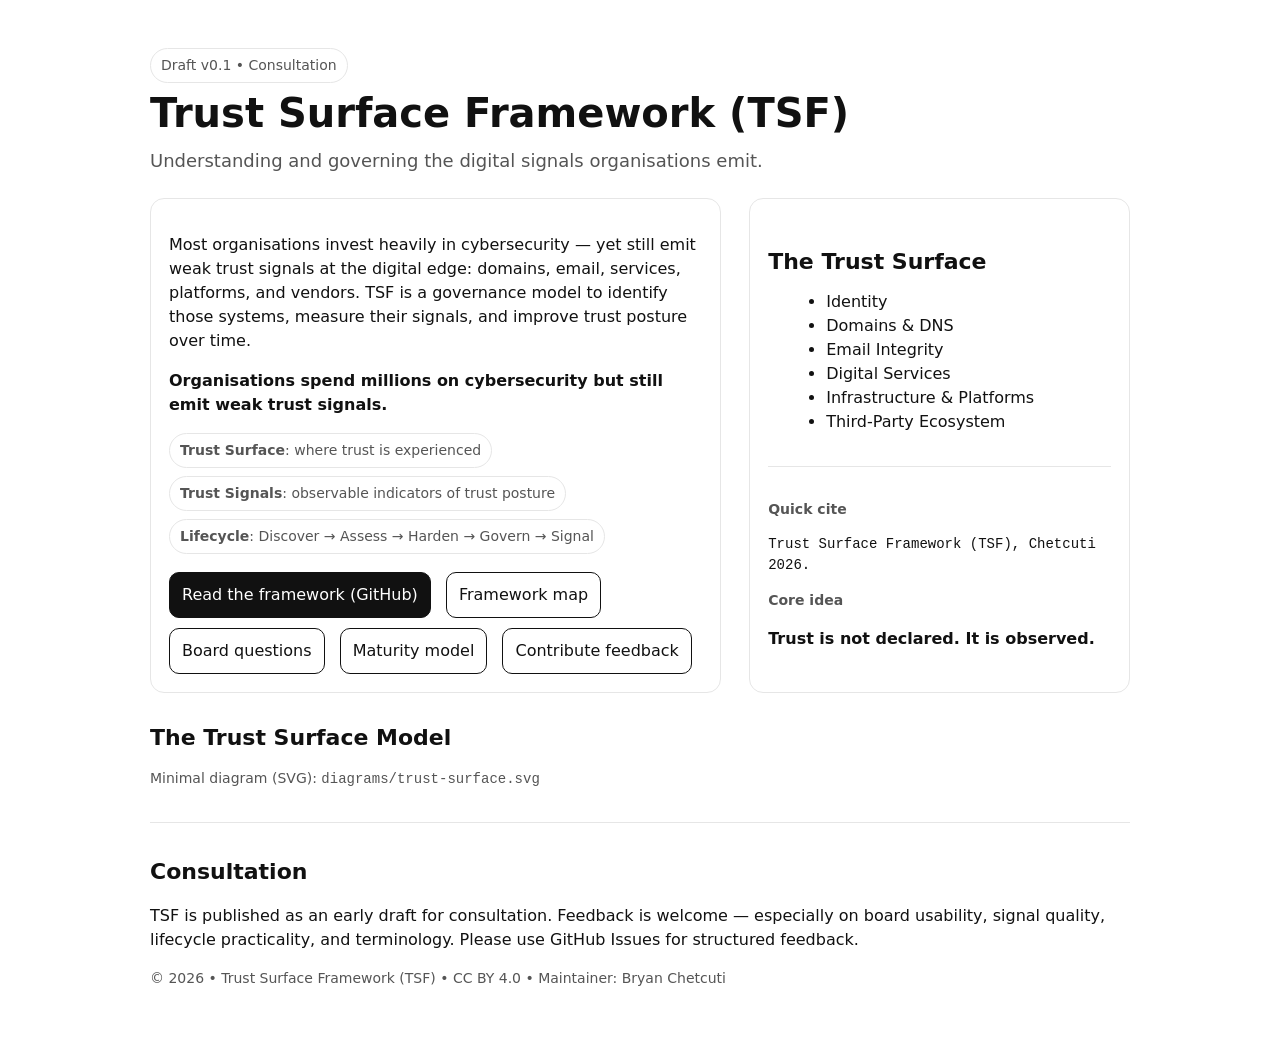
==== index.html @ ce7af6f1 "initial commit" ====
<!doctype html>
<html lang="en">
<head>
  <meta charset="utf-8" />
  <meta name="viewport" content="width=device-width,initial-scale=1" />
  <title>Trust Surface Framework (TSF)</title>
  <meta name="description" content="Understanding and governing the digital signals organisations emit." />
  <style>
    :root { --fg:#111; --muted:#555; --bg:#fff; --line:#e6e6e6; }
    body { margin:0; font:16px/1.5 system-ui,-apple-system,Segoe UI,Roboto,Arial,sans-serif; color:var(--fg); background:var(--bg); }
    .wrap { max-width: 980px; margin: 0 auto; padding: 48px 20px; }
    h1 { font-size: 40px; line-height: 1.1; margin: 0 0 12px; }
    p.lead { font-size: 18px; color: var(--muted); margin: 0 0 24px; }
    .pill { display:inline-block; border:1px solid var(--line); border-radius:999px; padding:6px 10px; margin: 0 8px 8px 0; font-size: 14px; color: var(--muted); }
    .grid { display:grid; grid-template-columns: 1fr; gap: 16px; }
    @media (min-width: 860px){ .grid { grid-template-columns: 1.2fr .8fr; gap: 28px; } }
    .card { border:1px solid var(--line); border-radius:14px; padding:18px; }
    .btns a { display:inline-block; border:1px solid var(--fg); border-radius:10px; padding:10px 12px; margin: 10px 10px 0 0; text-decoration:none; color:var(--fg); }
    .btns a.primary { background: var(--fg); color: #fff; }
    h2 { font-size: 22px; margin: 28px 0 12px; }
    ul { margin: 10px 0 0 18px; }
    hr { border:0; border-top:1px solid var(--line); margin: 32px 0; }
    footer { color: var(--muted); font-size: 14px; }
    .small { color: var(--muted); font-size: 14px; }
    .quote { font-weight: 650; }
    .mono { font-family: ui-monospace, SFMono-Regular, Menlo, Monaco, Consolas, "Liberation Mono", "Courier New", monospace; font-size: 14px; }
  </style>
</head>
<body>
  <main class="wrap">
    <div class="pill">Draft v0.1 • Consultation</div>

    <h1>Trust Surface Framework (TSF)</h1>
    <p class="lead">Understanding and governing the digital signals organisations emit.</p>

    <div class="grid">
      <section class="card">
        <p>
          Most organisations invest heavily in cybersecurity — yet still emit weak trust signals at the digital edge:
          domains, email, services, platforms, and vendors. TSF is a governance model to identify those systems,
          measure their signals, and improve trust posture over time.
        </p>

        <p class="quote">Organisations spend millions on cybersecurity but still emit weak trust signals.</p>

        <div>
          <span class="pill"><strong>Trust Surface</strong>: where trust is experienced</span>
          <span class="pill"><strong>Trust Signals</strong>: observable indicators of trust posture</span>
          <span class="pill"><strong>Lifecycle</strong>: Discover → Assess → Harden → Govern → Signal</span>
        </div>

        <div class="btns">
          <a class="primary" href="https://github.com/Bchetcuti/trust-surface-framework">Read the framework (GitHub)</a>
          <a href="https://github.com/Bchetcuti/trust-surface-framework/blob/main/FRAMEWORK-MAP.md">Framework map</a>
          <a href="https://github.com/Bchetcuti/trust-surface-framework/blob/main/BOARD-QUESTIONS.md">Board questions</a>
          <a href="https://github.com/Bchetcuti/trust-surface-framework/blob/main/framework/08-digital-trust-maturity-model.md">Maturity model</a>
          <a href="https://github.com/Bchetcuti/trust-surface-framework/blob/main/CONTRIBUTING.md">Contribute feedback</a>
        </div>
      </section>

      <aside class="card">
        <h2>The Trust Surface</h2>
        <ul>
          <li>Identity</li>
          <li>Domains &amp; DNS</li>
          <li>Email Integrity</li>
          <li>Digital Services</li>
          <li>Infrastructure &amp; Platforms</li>
          <li>Third-Party Ecosystem</li>
        </ul>

        <hr />

        <p class="small"><strong>Quick cite</strong></p>
        <p class="mono">Trust Surface Framework (TSF), Chetcuti 2026.</p>

        <p class="small"><strong>Core idea</strong></p>
        <p class="quote">Trust is not declared. It is observed.</p>
      </aside>
    </div>

    <h2>The Trust Surface Model</h2>
    <p class="small">Minimal diagram (SVG): <span class="mono">diagrams/trust-surface.svg</span></p>

    <hr />

    <h2>Consultation</h2>
    <p>
      TSF is published as an early draft for consultation. Feedback is welcome — especially on board usability,
      signal quality, lifecycle practicality, and terminology. Please use GitHub Issues for structured feedback.
    </p>

    <footer>
      © 2026 • Trust Surface Framework (TSF) • CC BY 4.0 • Maintainer: Bryan Chetcuti
    </footer>
  </main>
</body>
</html>
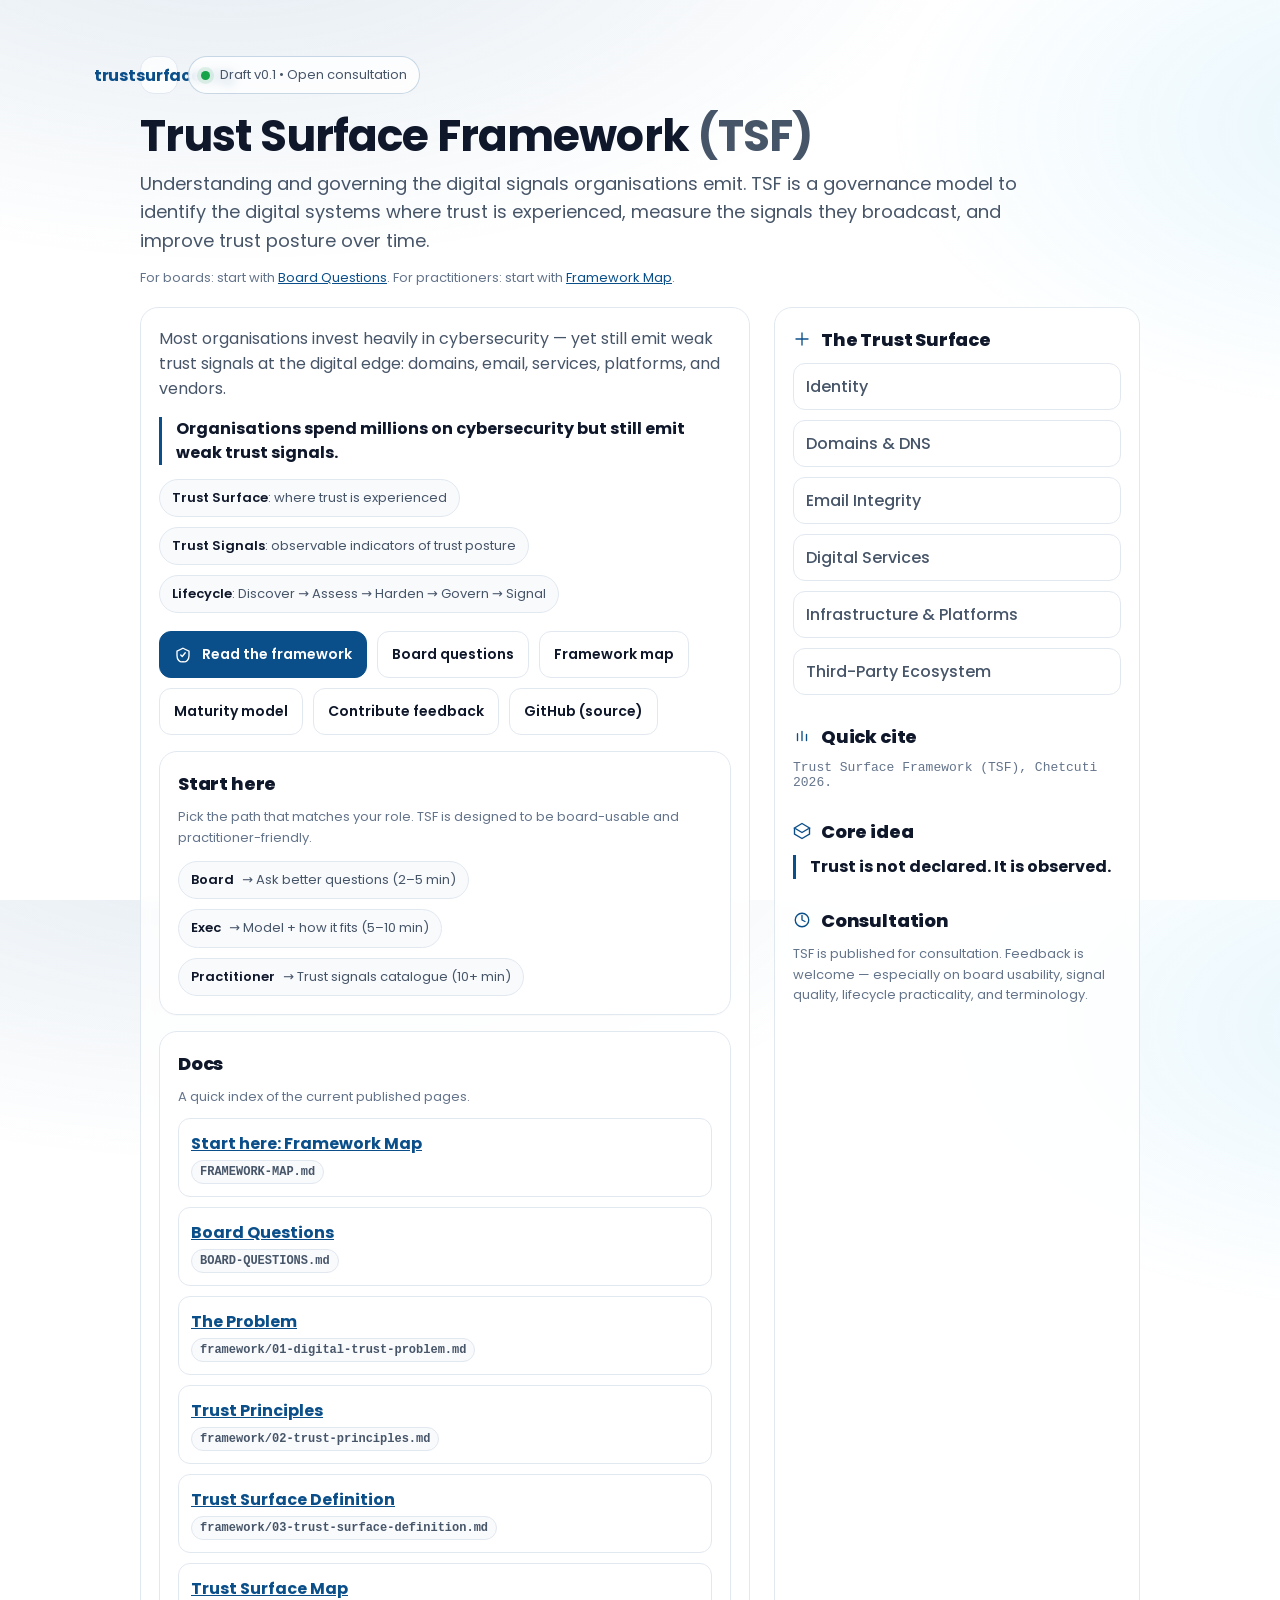
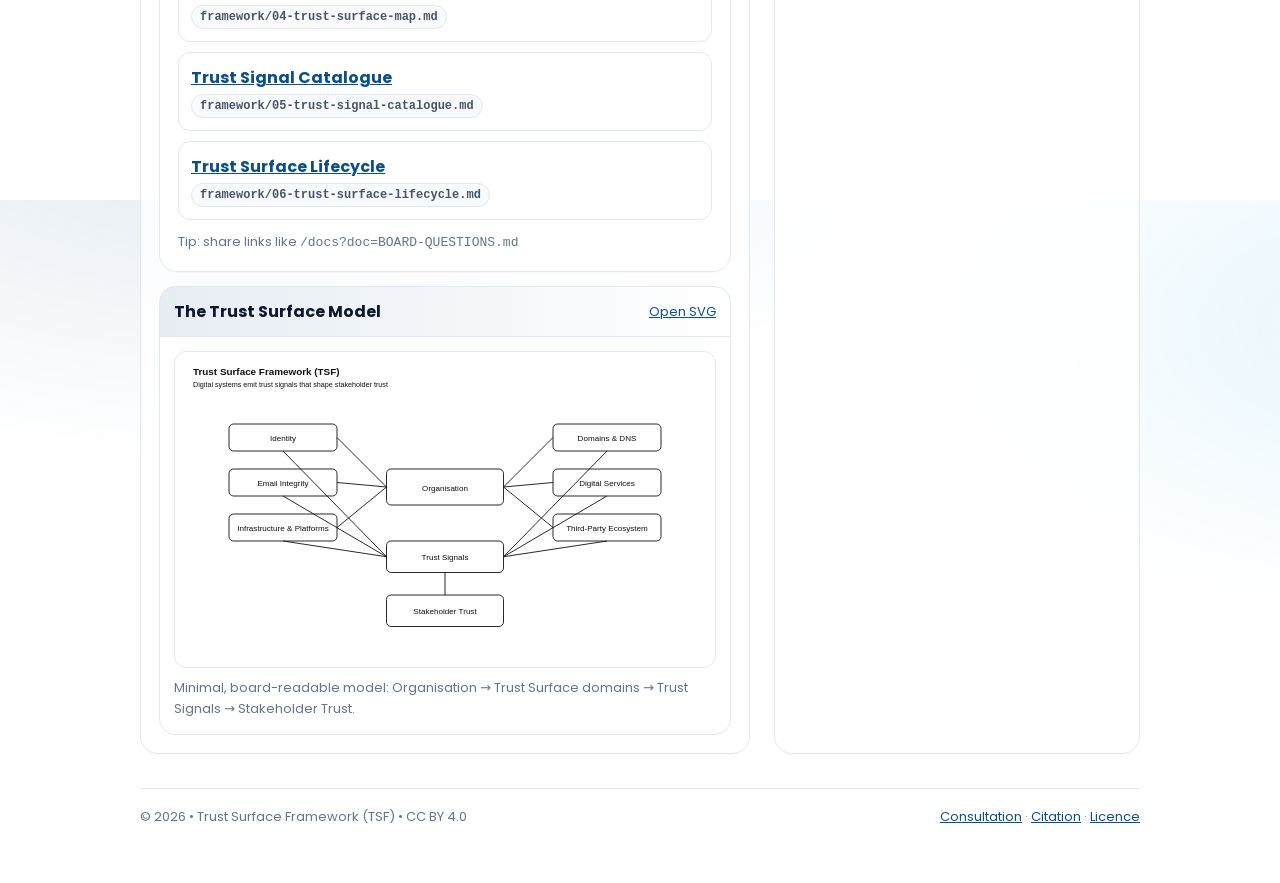
==== commit 6f89effc: "update index hub" ====
--- a/index.html
+++ b/index.html
@@ -5,62 +5,369 @@
   <meta name="viewport" content="width=device-width,initial-scale=1" />
   <title>Trust Surface Framework (TSF)</title>
   <meta name="description" content="Understanding and governing the digital signals organisations emit." />
+
+  <!-- Poppins -->
+  <link rel="preconnect" href="https://fonts.googleapis.com">
+  <link rel="preconnect" href="https://fonts.gstatic.com" crossorigin>
+  <link href="https://fonts.googleapis.com/css2?family=Poppins:wght@400;500;600;700&display=swap" rel="stylesheet">
+
+  <!-- Align with docs styling -->
+  <link rel="stylesheet" href="/assets/app.css" />
+
   <style>
-    :root { --fg:#111; --muted:#555; --bg:#fff; --line:#e6e6e6; }
-    body { margin:0; font:16px/1.5 system-ui,-apple-system,Segoe UI,Roboto,Arial,sans-serif; color:var(--fg); background:var(--bg); }
-    .wrap { max-width: 980px; margin: 0 auto; padding: 48px 20px; }
-    h1 { font-size: 40px; line-height: 1.1; margin: 0 0 12px; }
-    p.lead { font-size: 18px; color: var(--muted); margin: 0 0 24px; }
-    .pill { display:inline-block; border:1px solid var(--line); border-radius:999px; padding:6px 10px; margin: 0 8px 8px 0; font-size: 14px; color: var(--muted); }
-    .grid { display:grid; grid-template-columns: 1fr; gap: 16px; }
-    @media (min-width: 860px){ .grid { grid-template-columns: 1.2fr .8fr; gap: 28px; } }
-    .card { border:1px solid var(--line); border-radius:14px; padding:18px; }
-    .btns a { display:inline-block; border:1px solid var(--fg); border-radius:10px; padding:10px 12px; margin: 10px 10px 0 0; text-decoration:none; color:var(--fg); }
-    .btns a.primary { background: var(--fg); color: #fff; }
-    h2 { font-size: 22px; margin: 28px 0 12px; }
-    ul { margin: 10px 0 0 18px; }
-    hr { border:0; border-top:1px solid var(--line); margin: 32px 0; }
-    footer { color: var(--muted); font-size: 14px; }
-    .small { color: var(--muted); font-size: 14px; }
-    .quote { font-weight: 650; }
-    .mono { font-family: ui-monospace, SFMono-Regular, Menlo, Monaco, Consolas, "Liberation Mono", "Courier New", monospace; font-size: 14px; }
+    /* Home-specific tokens and layout (keeps your current look, but sits on top of app.css) */
+    :root {
+      --bg: #ffffff;
+      --fg: #0f172a;
+      --muted: #475569;
+      --subtle: #64748b;
+      --line: #e2e8f0;
+      --soft: #f8fafc;
+
+      --accent: #0b4f8a;
+      --accent-2: #0ea5e9;
+      --accent-soft: rgba(11,79,138,0.10);
+      --accent-border: rgba(11,79,138,0.22);
+    }
+
+    * { box-sizing: border-box; }
+    html, body { height: 100%; }
+    body {
+      margin: 0;
+      font-family: "Poppins", system-ui, -apple-system, Segoe UI, Roboto, Arial, sans-serif;
+      color: var(--fg);
+      background:
+        radial-gradient(1200px 600px at 18% -12%, rgba(11,79,138,0.12) 0%, rgba(11,79,138,0) 62%),
+        radial-gradient(900px 500px at 110% 14%, rgba(14,165,233,0.10) 0%, rgba(14,165,233,0) 58%),
+        var(--bg);
+    }
+
+    a { color: inherit; text-decoration: none; }
+    a:hover { text-decoration: underline; }
+
+    .container { max-width: 1040px; margin: 0 auto; padding: 56px 20px; }
+
+    .topline {
+      display: flex;
+      flex-wrap: wrap;
+      gap: 10px;
+      align-items: center;
+    }
+
+    .badge {
+      display: inline-flex;
+      align-items: center;
+      gap: 10px;
+      border: 1px solid var(--accent-border);
+      background: rgba(255,255,255,0.80);
+      padding: 8px 12px;
+      border-radius: 999px;
+      font-size: 13px;
+      color: var(--muted);
+      backdrop-filter: blur(6px);
+    }
+    .dot {
+      width: 9px; height: 9px; border-radius: 999px;
+      background: #16a34a;
+      box-shadow: 0 0 0 4px rgba(22,163,74,0.12);
+      display: inline-block;
+    }
+
+    .mark {
+      display:inline-flex;
+      align-items:center;
+      gap:10px;
+      padding: 8px 10px;
+      border-radius: 14px;
+      border: 1px solid var(--line);
+      background: rgba(255,255,255,0.75);
+      backdrop-filter: blur(6px);
+    }
+    .mark svg { width: 22px; height: 22px; }
+    .mark .name { font-weight: 700; letter-spacing: -0.01em; }
+
+    h1 {
+      font-size: 44px;
+      line-height: 1.08;
+      margin: 18px 0 10px;
+      letter-spacing: -0.02em;
+    }
+    .lead {
+      font-size: 18px;
+      line-height: 1.6;
+      color: var(--muted);
+      max-width: 80ch;
+      margin: 0 0 26px;
+    }
+
+    .grid {
+      display: grid;
+      grid-template-columns: 1fr;
+      gap: 18px;
+      margin-top: 18px;
+    }
+    @media (min-width: 920px) {
+      .grid { grid-template-columns: 1.25fr 0.75fr; gap: 24px; }
+    }
+
+    .card {
+      border: 1px solid var(--line);
+      background: rgba(255,255,255,0.80);
+      border-radius: 18px;
+      padding: 18px;
+      box-shadow: 0 1px 0 rgba(15, 23, 42, 0.02);
+      backdrop-filter: blur(6px);
+    }
+
+    .quote {
+      font-weight: 700;
+      margin: 16px 0 14px;
+      font-size: 16px;
+      line-height: 1.5;
+      padding-left: 14px;
+      border-left: 3px solid var(--accent);
+    }
+
+    .pills { display: flex; flex-wrap: wrap; gap: 10px; margin-top: 12px; }
+    .pill {
+      border: 1px solid var(--line);
+      background: var(--soft);
+      color: var(--muted);
+      padding: 10px 12px;
+      border-radius: 999px;
+      font-size: 13px;
+      line-height: 1.25;
+      display: inline-flex;
+      align-items: center;
+      gap: 8px;
+    }
+    .pill strong { color: var(--fg); font-weight: 600; }
+    .pill a { color: var(--accent); text-decoration: underline; }
+
+    .btns { display: flex; flex-wrap: wrap; gap: 10px; margin-top: 18px; }
+    .btn {
+      display: inline-flex;
+      align-items: center;
+      gap: 10px;
+      border-radius: 12px;
+      border: 1px solid var(--line);
+      background: #fff;
+      padding: 12px 14px;
+      font-weight: 600;
+      font-size: 14px;
+      color: var(--fg);
+    }
+    .btn.primary {
+      background: var(--accent);
+      border-color: var(--accent);
+      color: #fff;
+    }
+    .btn.primary:hover { filter: brightness(0.98); }
+    .btn svg { width: 18px; height: 18px; }
+
+    .section-title {
+      margin: 28px 0 10px;
+      font-size: 18px;
+      font-weight: 800;
+      letter-spacing: -0.01em;
+      display: flex;
+      align-items: center;
+      gap: 10px;
+    }
+    .section-title svg { width: 18px; height: 18px; color: var(--accent); }
+
+    .small { font-size: 13px; color: var(--subtle); line-height: 1.6; }
+    .mono { font-family: ui-monospace, SFMono-Regular, Menlo, Monaco, Consolas, "Liberation Mono", "Courier New", monospace; font-size: 13px; }
+
+    .domains { margin: 10px 0 0 0; padding: 0; list-style: none; display: grid; gap: 10px; }
+    .domains li {
+      padding: 10px 12px;
+      border: 1px solid var(--line);
+      border-radius: 12px;
+      background: #fff;
+      color: var(--muted);
+      font-weight: 500;
+      display: flex;
+      align-items: center;
+      gap: 10px;
+    }
+    .domains li svg { width: 18px; height: 18px; color: var(--accent); }
+
+    .diagram {
+      margin-top: 14px;
+      border: 1px solid var(--line);
+      border-radius: 16px;
+      overflow: hidden;
+      background: #fff;
+    }
+    .diagram .head {
+      display:flex;
+      align-items:center;
+      justify-content: space-between;
+      padding: 12px 14px;
+      border-bottom: 1px solid var(--line);
+      background: linear-gradient(90deg, var(--accent-soft), rgba(255,255,255,0.0));
+    }
+    .diagram .head .label { font-weight: 700; }
+    .diagram .head a { font-size: 13px; color: var(--accent); text-decoration: underline; }
+    .diagram .body { padding: 14px; }
+    .diagram img { width: 100%; height: auto; display: block; border-radius: 12px; border: 1px solid var(--line); }
+
+    /* Docs list styling */
+    .docsList { margin-top: 10px; display: grid; gap: 10px; }
+    .docItem {
+      border: 1px solid var(--line);
+      border-radius: 12px;
+      background: #fff;
+      padding: 12px;
+    }
+    .docItem a {
+      color: var(--accent);
+      text-decoration: underline;
+      font-weight: 700;
+      display: inline-block;
+      margin-bottom: 4px;
+    }
+    .docMeta { display:flex; flex-wrap:wrap; gap: 8px; align-items:center; }
+    .tag {
+      display:inline-flex;
+      padding: 4px 8px;
+      border-radius: 999px;
+      border: 1px solid var(--line);
+      background: var(--soft);
+      color: var(--muted);
+      font-size: 12px;
+      font-weight: 600;
+    }
+
+    .footer {
+      margin-top: 34px;
+      padding-top: 18px;
+      border-top: 1px solid var(--line);
+      display: flex;
+      flex-wrap: wrap;
+      gap: 10px 16px;
+      justify-content: space-between;
+      color: var(--subtle);
+      font-size: 13px;
+    }
+    .footer a { text-decoration: underline; color: var(--accent); }
   </style>
 </head>
+
 <body>
-  <main class="wrap">
-    <div class="pill">Draft v0.1 • Consultation</div>
-
-    <h1>Trust Surface Framework (TSF)</h1>
-    <p class="lead">Understanding and governing the digital signals organisations emit.</p>
+  <main class="container">
+
+    <div class="topline">
+      <div class="mark" title="Trust Surface Framework (TSF)">
+        <svg viewBox="0 0 24 24" fill="none" aria-hidden="true">
+          <path d="M12 3l8 4v6c0 5-3.4 9-8 8-4.6 1-8-3-8-8V7l8-4z" stroke="currentColor" stroke-width="1.8"/>
+          <path d="M7.5 10.5h9M7.5 13.5h9M9.5 16.5h5" stroke="currentColor" stroke-width="1.8" stroke-linecap="round"/>
+        </svg>
+        <span class="name">trustsurface.org</span>
+      </div>
+
+      <div class="badge">
+        <span class="dot" aria-hidden="true"></span>
+        Draft v0.1 • Open consultation
+      </div>
+    </div>
+
+    <h1>Trust Surface Framework <span style="color:var(--muted)">(TSF)</span></h1>
+    <p class="lead">
+      Understanding and governing the digital signals organisations emit.
+      TSF is a governance model to identify the digital systems where trust is experienced,
+      measure the signals they broadcast, and improve trust posture over time.
+    </p>
+
+    <p class="small" style="margin:-14px 0 10px 0;">
+      For boards: start with <a href="/docs?doc=BOARD-QUESTIONS.md" style="color:var(--accent); text-decoration:underline;">Board Questions</a>.
+      For practitioners: start with <a href="/docs?doc=FRAMEWORK-MAP.md" style="color:var(--accent); text-decoration:underline;">Framework Map</a>.
+    </p>
 
     <div class="grid">
       <section class="card">
-        <p>
+        <p style="margin:0; color:var(--muted);">
           Most organisations invest heavily in cybersecurity — yet still emit weak trust signals at the digital edge:
-          domains, email, services, platforms, and vendors. TSF is a governance model to identify those systems,
-          measure their signals, and improve trust posture over time.
+          domains, email, services, platforms, and vendors.
         </p>
 
         <p class="quote">Organisations spend millions on cybersecurity but still emit weak trust signals.</p>
 
-        <div>
-          <span class="pill"><strong>Trust Surface</strong>: where trust is experienced</span>
-          <span class="pill"><strong>Trust Signals</strong>: observable indicators of trust posture</span>
-          <span class="pill"><strong>Lifecycle</strong>: Discover → Assess → Harden → Govern → Signal</span>
+        <div class="pills">
+          <div class="pill"><span><strong>Trust Surface</strong>: where trust is experienced</span></div>
+          <div class="pill"><span><strong>Trust Signals</strong>: observable indicators of trust posture</span></div>
+          <div class="pill"><span><strong>Lifecycle</strong>: Discover → Assess → Harden → Govern → Signal</span></div>
         </div>
 
         <div class="btns">
-          <a class="primary" href="https://github.com/Bchetcuti/trust-surface-framework">Read the framework (GitHub)</a>
-          <a href="https://github.com/Bchetcuti/trust-surface-framework/blob/main/FRAMEWORK-MAP.md">Framework map</a>
-          <a href="https://github.com/Bchetcuti/trust-surface-framework/blob/main/BOARD-QUESTIONS.md">Board questions</a>
-          <a href="https://github.com/Bchetcuti/trust-surface-framework/blob/main/framework/08-digital-trust-maturity-model.md">Maturity model</a>
-          <a href="https://github.com/Bchetcuti/trust-surface-framework/blob/main/CONTRIBUTING.md">Contribute feedback</a>
+          <a class="btn primary" href="/docs">
+            <svg viewBox="0 0 24 24" fill="none" aria-hidden="true">
+              <path d="M12 3l8 4v6c0 5-3.4 9-8 8-4.6 1-8-3-8-8V7l8-4z" stroke="currentColor" stroke-width="1.8"/>
+              <path d="M9 12l2 2 4-5" stroke="currentColor" stroke-width="1.8" stroke-linecap="round" stroke-linejoin="round"/>
+            </svg>
+            Read the framework
+          </a>
+
+          <a class="btn" href="/docs?doc=BOARD-QUESTIONS.md">Board questions</a>
+          <a class="btn" href="/docs?doc=FRAMEWORK-MAP.md">Framework map</a>
+          <a class="btn" href="/docs?doc=framework/08-digital-trust-maturity-model.md">Maturity model</a>
+          <a class="btn" href="/docs?doc=CONTRIBUTING.md">Contribute feedback</a>
+
+          <a class="btn" href="https://github.com/Bchetcuti/trust-surface-framework" target="_blank" rel="noopener noreferrer">GitHub (source)</a>
+        </div>
+
+        <!-- Start here -->
+        <div class="card" style="margin-top:16px;">
+          <div class="section-title" style="margin-top:0;">Start here</div>
+          <div class="small">
+            Pick the path that matches your role. TSF is designed to be board-usable and practitioner-friendly.
+          </div>
+
+          <div class="pills" style="margin-top:12px;">
+            <a class="pill" href="/docs?doc=BOARD-QUESTIONS.md"><strong>Board</strong> → Ask better questions (2–5 min)</a>
+            <a class="pill" href="/docs?doc=FRAMEWORK-MAP.md"><strong>Exec</strong> → Model + how it fits (5–10 min)</a>
+            <a class="pill" href="/docs?doc=framework/05-trust-signal-catalogue.md"><strong>Practitioner</strong> → Trust signals catalogue (10+ min)</a>
+          </div>
+        </div>
+
+        <!-- Docs list -->
+        <div class="card" style="margin-top:16px;">
+          <div class="section-title" style="margin-top:0;">Docs</div>
+          <div class="small">A quick index of the current published pages.</div>
+
+          <div id="docsStatus" class="small" style="margin-top:10px;">Loading…</div>
+          <div id="docsList" class="docsList" aria-live="polite"></div>
+
+          <div class="small" style="margin-top:12px;">
+            Tip: share links like <span class="mono">/docs?doc=BOARD-QUESTIONS.md</span>
+          </div>
+        </div>
+
+        <div class="diagram">
+          <div class="head">
+            <div class="label">The Trust Surface Model</div>
+            <a href="/diagrams/trust-surface.svg" target="_blank" rel="noopener noreferrer">Open SVG</a>
+          </div>
+          <div class="body">
+            <img src="/diagrams/trust-surface.svg" alt="Trust Surface Framework (TSF) model diagram">
+            <div class="small" style="margin-top:10px;">
+              Minimal, board-readable model: Organisation → Trust Surface domains → Trust Signals → Stakeholder Trust.
+            </div>
+          </div>
         </div>
       </section>
 
       <aside class="card">
-        <h2>The Trust Surface</h2>
-        <ul>
+        <div class="section-title" style="margin-top:0;">
+          <svg viewBox="0 0 24 24" fill="none" aria-hidden="true">
+            <path d="M4 12h16" stroke="currentColor" stroke-width="1.8" stroke-linecap="round"/>
+            <path d="M12 4v16" stroke="currentColor" stroke-width="1.8" stroke-linecap="round"/>
+          </svg>
+          The Trust Surface
+        </div>
+
+        <ul class="domains">
           <li>Identity</li>
           <li>Domains &amp; DNS</li>
           <li>Email Integrity</li>
@@ -69,30 +376,48 @@
           <li>Third-Party Ecosystem</li>
         </ul>
 
-        <hr />
-
-        <p class="small"><strong>Quick cite</strong></p>
-        <p class="mono">Trust Surface Framework (TSF), Chetcuti 2026.</p>
-
-        <p class="small"><strong>Core idea</strong></p>
-        <p class="quote">Trust is not declared. It is observed.</p>
+        <div class="section-title">
+          <svg viewBox="0 0 24 24" fill="none" aria-hidden="true">
+            <path d="M6 18V9M12 18V6M18 18v-8" stroke="currentColor" stroke-width="1.8" stroke-linecap="round"/>
+          </svg>
+          Quick cite
+        </div>
+        <div class="mono">Trust Surface Framework (TSF), Chetcuti 2026.</div>
+
+        <div class="section-title">
+          <svg viewBox="0 0 24 24" fill="none" aria-hidden="true">
+            <path d="M12 2l10 6-10 6L2 8l10-6Z" stroke="currentColor" stroke-width="1.8"/>
+            <path d="M2 8v8l10 6 10-6V8" stroke="currentColor" stroke-width="1.8"/>
+          </svg>
+          Core idea
+        </div>
+        <div class="quote" style="margin-top:10px;">Trust is not declared. It is observed.</div>
+
+        <div class="section-title">
+          <svg viewBox="0 0 24 24" fill="none" aria-hidden="true">
+            <path d="M12 6v6l4 2" stroke="currentColor" stroke-width="1.8" stroke-linecap="round" stroke-linejoin="round"/>
+            <path d="M21 12a9 9 0 1 1-9-9 9 9 0 0 1 9 9Z" stroke="currentColor" stroke-width="1.8"/>
+          </svg>
+          Consultation
+        </div>
+        <p class="small" style="margin:0;">
+          TSF is published for consultation. Feedback is welcome — especially on board usability, signal quality, lifecycle practicality, and terminology.
+        </p>
       </aside>
     </div>
 
-    <h2>The Trust Surface Model</h2>
-    <p class="small">Minimal diagram (SVG): <span class="mono">diagrams/trust-surface.svg</span></p>
-
-    <hr />
-
-    <h2>Consultation</h2>
-    <p>
-      TSF is published as an early draft for consultation. Feedback is welcome — especially on board usability,
-      signal quality, lifecycle practicality, and terminology. Please use GitHub Issues for structured feedback.
-    </p>
-
-    <footer>
-      © 2026 • Trust Surface Framework (TSF) • CC BY 4.0 • Maintainer: Bryan Chetcuti
-    </footer>
+    <div class="footer">
+      <div>© 2026 • Trust Surface Framework (TSF) • CC BY 4.0</div>
+      <div>
+        <a href="/docs?doc=CONSULTATION.md">Consultation</a> ·
+        <a href="/docs?doc=CITATION.md">Citation</a> ·
+        <a href="/docs?doc=LICENSE.md">Licence</a>
+      </div>
+    </div>
+
   </main>
+
+  <!-- Home-only script (no inline JS, CSP-friendly) -->
+  <script src="/assets/home.js"></script>
 </body>
-</html>
+</html>
--- a/assets/app.css
+++ b/assets/app.css
@@ -0,0 +1,300 @@
+:root{
+    --bg:#ffffff;
+    --fg:#0f172a;
+    --muted:#475569;
+    --subtle:#64748b;
+    --line:#e2e8f0;
+    --soft:#f8fafc;
+  
+    --accent:#0b4f8a;
+    --accent2:#0ea5e9;
+    --accentSoft: rgba(11,79,138,0.10);
+    --accentBorder: rgba(11,79,138,0.22);
+  
+    --shadow: 0 1px 0 rgba(15,23,42,0.02);
+  }
+  
+  *{ box-sizing:border-box; }
+  html,body{ height:100%; }
+  body{
+    margin:0;
+    font-family:"Poppins",system-ui,-apple-system,Segoe UI,Roboto,Arial,sans-serif;
+    color:var(--fg);
+    background:
+      radial-gradient(1200px 600px at 18% -12%, rgba(11,79,138,0.12) 0%, rgba(11,79,138,0) 62%),
+      radial-gradient(900px 500px at 110% 14%, rgba(14,165,233,0.10) 0%, rgba(14,165,233,0) 58%),
+      var(--bg);
+  }
+  
+  a{ color:inherit; text-decoration:none; }
+  a:hover{ text-decoration:underline; }
+  
+  .shell{
+    display:grid;
+    grid-template-columns: 320px 1fr;
+    min-height:100vh;
+  }
+  @media (max-width: 980px){
+    .shell{ grid-template-columns: 1fr; }
+    .side{ position: sticky; top:0; z-index: 2; }
+  }
+  
+  .side{
+    border-right:1px solid var(--line);
+    background: rgba(255,255,255,0.78);
+    backdrop-filter: blur(8px);
+    padding:18px;
+  }
+  
+  .brand{
+    display:flex;
+    align-items:center;
+    gap:12px;
+    padding:10px 10px;
+    border:1px solid var(--line);
+    border-radius:16px;
+    background: rgba(255,255,255,0.86);
+    box-shadow: var(--shadow);
+  }
+  .mark{
+    width:38px; height:38px;
+    display:flex; align-items:center; justify-content:center;
+    border-radius:12px;
+    background: linear-gradient(135deg, var(--accentSoft), rgba(255,255,255,0));
+    border:1px solid var(--accentBorder);
+    color: var(--accent);
+  }
+  .mark svg{ width:22px; height:22px; }
+  .brandTitle{ font-weight:800; letter-spacing:-0.01em; }
+  .brandSub{ font-size:12px; color: var(--subtle); margin-top:2px; }
+  
+  .sideControls{ margin-top:14px; display:grid; gap:10px; }
+  .search{
+    width:100%;
+    padding:10px 12px;
+    border:1px solid var(--line);
+    border-radius:12px;
+    outline:none;
+    font-weight:500;
+  }
+  .search:focus{ border-color: var(--accentBorder); box-shadow: 0 0 0 4px rgba(11,79,138,0.10); }
+  
+  .sideLinks{ display:flex; gap:10px; flex-wrap:wrap; }
+  .link{
+    font-size:13px;
+    color: var(--accent);
+    text-decoration: underline;
+  }
+  
+  .nav{
+    margin-top:14px;
+    display:grid;
+    gap:8px;
+  }
+  .navGroup{ margin-top:8px; }
+  .navItem{
+    display:flex;
+    align-items:center;
+    gap:10px;
+    padding:10px 10px;
+    border:1px solid var(--line);
+    border-radius:14px;
+    background:#fff;
+    color: var(--muted);
+    box-shadow: var(--shadow);
+  }
+  .navItem:hover{ text-decoration:none; border-color: var(--accentBorder); }
+  .navItem.active{
+    border-color: var(--accentBorder);
+    background: linear-gradient(90deg, var(--accentSoft), rgba(255,255,255,0));
+    color: var(--fg);
+  }
+  .navIcon{ width:18px; height:18px; color: var(--accent); flex: 0 0 auto; }
+  .navLabel{ font-weight:600; }
+  .navPath{ font-size:12px; color: var(--subtle); }
+  
+  .sideFooter{
+    margin-top:14px;
+    padding-top:14px;
+    border-top:1px solid var(--line);
+  }
+  .small{ font-size:12.5px; color: var(--subtle); line-height:1.5; }
+  .mono{ font-family: ui-monospace, SFMono-Regular, Menlo, Monaco, Consolas, "Liberation Mono", "Courier New", monospace; font-size:12.5px; color: var(--subtle); }
+  
+  .main{
+    padding:24px 22px 28px;
+    max-width: 1200px;
+  }
+  
+  .topbar{
+    display:flex;
+    justify-content:space-between;
+    gap:14px;
+    align-items:center;
+    flex-wrap:wrap;
+    border:1px solid var(--line);
+    border-radius:18px;
+    padding:12px 14px;
+    background: rgba(255,255,255,0.82);
+    backdrop-filter: blur(8px);
+    box-shadow: var(--shadow);
+  }
+  .crumbs{ display:flex; gap:8px; align-items:center; flex-wrap:wrap; }
+  .crumb{ color: var(--accent); text-decoration: underline; font-weight:600; }
+  .sep{ color: var(--subtle); }
+  .crumbCurrent{ font-weight:700; color: var(--fg); }
+  
+  .actions{ display:flex; gap:10px; flex-wrap:wrap; }
+  .btn{
+    display:inline-flex;
+    align-items:center;
+    justify-content:center;
+    padding:10px 12px;
+    border-radius:12px;
+    border:1px solid var(--line);
+    background:#fff;
+    font-weight:700;
+    font-size:13px;
+  }
+  .btn:hover{ text-decoration:none; border-color: var(--accentBorder); }
+  .btn.primary{
+    background: var(--accent);
+    border-color: var(--accent);
+    color:#fff;
+  }
+  .btn.primary:hover{ filter: brightness(0.98); }
+  
+  .contentGrid{
+    margin-top:16px;
+    display:grid;
+    grid-template-columns: 1fr 320px;
+    gap:16px;
+  }
+  @media (max-width: 1100px){
+    .contentGrid{ grid-template-columns: 1fr; }
+    .toc{ order:-1; }
+  }
+  
+  .doc{
+    border:1px solid var(--line);
+    border-radius:18px;
+    background: rgba(255,255,255,0.86);
+    backdrop-filter: blur(8px);
+    padding:16px 18px;
+    box-shadow: var(--shadow);
+    min-height: 60vh;
+  }
+  
+  .status{
+    display:inline-flex;
+    align-items:center;
+    gap:10px;
+    font-size:13px;
+    color: var(--muted);
+    padding:8px 10px;
+    border-radius:999px;
+    border:1px solid var(--accentBorder);
+    background: rgba(255,255,255,0.85);
+    margin-bottom: 12px;
+  }
+  .markdown{
+    line-height: 1.7;
+    color: var(--fg);
+  }
+  .markdown h1,.markdown h2,.markdown h3{
+    letter-spacing: -0.01em;
+    margin: 20px 0 10px;
+  }
+  .markdown h1{ font-size: 30px; }
+  .markdown h2{ font-size: 22px; }
+  .markdown h3{ font-size: 18px; }
+  .markdown p{ margin: 10px 0; color: var(--muted); }
+  .markdown blockquote{
+    border-left: 3px solid var(--accent);
+    padding-left: 12px;
+    margin: 14px 0;
+    color: var(--muted);
+  }
+  .markdown code{
+    font-family: ui-monospace, SFMono-Regular, Menlo, Monaco, Consolas, "Liberation Mono", "Courier New", monospace;
+    font-size: 13px;
+  }
+  .markdown pre{
+    background: var(--soft);
+    border:1px solid var(--line);
+    border-radius: 14px;
+    padding: 12px;
+    overflow:auto;
+  }
+  .markdown table{
+    border-collapse: collapse;
+    width:100%;
+    margin: 12px 0;
+    font-size: 13.5px;
+  }
+  .markdown th,.markdown td{
+    border:1px solid var(--line);
+    padding: 10px;
+    vertical-align: top;
+  }
+  .markdown th{
+    background: linear-gradient(90deg, var(--accentSoft), rgba(255,255,255,0));
+    text-align:left;
+  }
+  
+  .toc{
+    border:1px solid var(--line);
+    border-radius:18px;
+    background: rgba(255,255,255,0.80);
+    backdrop-filter: blur(8px);
+    padding:14px;
+    box-shadow: var(--shadow);
+    height: fit-content;
+  }
+  .tocHead{
+    display:flex;
+    justify-content:space-between;
+    align-items:center;
+    gap:10px;
+    padding-bottom:10px;
+    border-bottom:1px solid var(--line);
+  }
+  .tocTitle{ font-weight:800; }
+  .tocLink{ font-size: 13px; color: var(--accent); text-decoration: underline; }
+  
+  .tocNav{ display:grid; gap:8px; margin-top:12px; }
+  .tocNav a{
+    font-size: 13px;
+    color: var(--muted);
+    padding:8px 10px;
+    border-radius: 12px;
+    border:1px solid var(--line);
+    background:#fff;
+  }
+  .tocNav a:hover{ text-decoration:none; border-color: var(--accentBorder); }
+  .tocNav a.active{ border-color: var(--accentBorder); background: var(--accentSoft); color: var(--fg); }
+  
+  .tocBlock{ margin-top:14px; padding-top:14px; border-top:1px solid var(--line); }
+  .tocCard{
+    display:block;
+    margin-top:10px;
+    padding:12px;
+    border-radius:14px;
+    border:1px solid var(--line);
+    background:#fff;
+  }
+  .tocCard:hover{ text-decoration:none; border-color: var(--accentBorder); }
+  .tocCardTitle{ font-weight:800; margin-bottom:4px; }
+  
+  .footer{
+    margin-top:18px;
+    padding-top:14px;
+    border-top:1px solid var(--line);
+    display:flex;
+    flex-wrap:wrap;
+    justify-content:space-between;
+    gap:10px 14px;
+    color: var(--subtle);
+    font-size: 13px;
+  }
+  .footerLinks a{ color: var(--accent); text-decoration: underline; } 
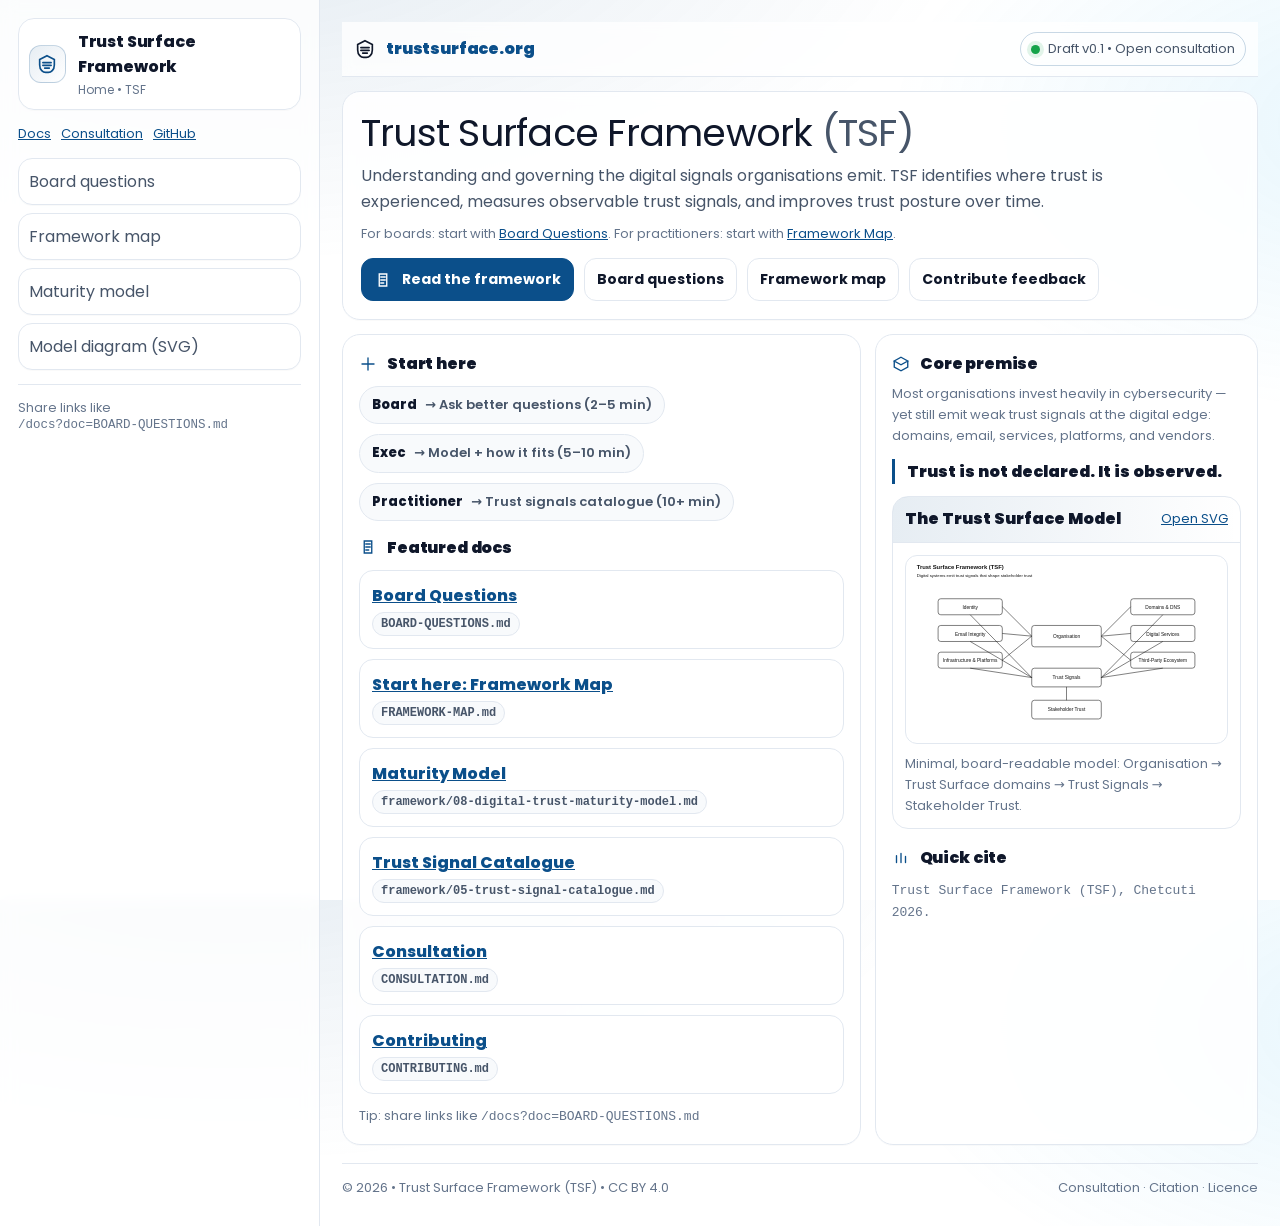
==== commit 6e686dfa: "index fixes" ====
--- a/index.html
+++ b/index.html
@@ -11,125 +11,117 @@
   <link rel="preconnect" href="https://fonts.gstatic.com" crossorigin>
   <link href="https://fonts.googleapis.com/css2?family=Poppins:wght@400;500;600;700&display=swap" rel="stylesheet">
 
-  <!-- Align with docs styling -->
+  <!-- Use the docs base styling so home + docs feel like one product -->
   <link rel="stylesheet" href="/assets/app.css" />
 
   <style>
-    /* Home-specific tokens and layout (keeps your current look, but sits on top of app.css) */
-    :root {
-      --bg: #ffffff;
+    /* Home overrides (avoid class collisions by using home-* only) */
+    :root{
+      --accent: #0b4f8a;
+      --accentSoft: rgba(11,79,138,0.10);
+      --accentBorder: rgba(11,79,138,0.22);
+      --line: #e2e8f0;
+      --soft: #f8fafc;
       --fg: #0f172a;
       --muted: #475569;
       --subtle: #64748b;
-      --line: #e2e8f0;
-      --soft: #f8fafc;
-
-      --accent: #0b4f8a;
-      --accent-2: #0ea5e9;
-      --accent-soft: rgba(11,79,138,0.10);
-      --accent-border: rgba(11,79,138,0.22);
-    }
-
-    * { box-sizing: border-box; }
-    html, body { height: 100%; }
-    body {
-      margin: 0;
-      font-family: "Poppins", system-ui, -apple-system, Segoe UI, Roboto, Arial, sans-serif;
-      color: var(--fg);
+    }
+
+    body{
       background:
         radial-gradient(1200px 600px at 18% -12%, rgba(11,79,138,0.12) 0%, rgba(11,79,138,0) 62%),
         radial-gradient(900px 500px at 110% 14%, rgba(14,165,233,0.10) 0%, rgba(14,165,233,0) 58%),
-        var(--bg);
-    }
-
-    a { color: inherit; text-decoration: none; }
-    a:hover { text-decoration: underline; }
-
-    .container { max-width: 1040px; margin: 0 auto; padding: 56px 20px; }
-
-    .topline {
-      display: flex;
-      flex-wrap: wrap;
-      gap: 10px;
-      align-items: center;
-    }
-
-    .badge {
-      display: inline-flex;
-      align-items: center;
-      gap: 10px;
-      border: 1px solid var(--accent-border);
-      background: rgba(255,255,255,0.80);
-      padding: 8px 12px;
-      border-radius: 999px;
-      font-size: 13px;
-      color: var(--muted);
+        #fff;
+    }
+
+    /* Keep the docs shell, but make home content tighter */
+    .homeMain { padding: 18px 18px 26px; }
+    @media (min-width: 920px){ .homeMain { padding: 22px 22px 28px; } }
+
+    .homeHero{
+      border: 1px solid var(--line);
+      background: rgba(255,255,255,0.86);
+      border-radius: 18px;
+      padding: 18px;
+      box-shadow: 0 1px 0 rgba(15,23,42,0.02);
       backdrop-filter: blur(6px);
     }
-    .dot {
-      width: 9px; height: 9px; border-radius: 999px;
-      background: #16a34a;
-      box-shadow: 0 0 0 4px rgba(22,163,74,0.12);
-      display: inline-block;
-    }
-
-    .mark {
-      display:inline-flex;
-      align-items:center;
-      gap:10px;
-      padding: 8px 10px;
-      border-radius: 14px;
-      border: 1px solid var(--line);
-      background: rgba(255,255,255,0.75);
-      backdrop-filter: blur(6px);
-    }
-    .mark svg { width: 22px; height: 22px; }
-    .mark .name { font-weight: 700; letter-spacing: -0.01em; }
-
-    h1 {
-      font-size: 44px;
+
+    .homeTitle{
+      font-size: 38px;
       line-height: 1.08;
-      margin: 18px 0 10px;
       letter-spacing: -0.02em;
-    }
-    .lead {
-      font-size: 18px;
+      margin: 2px 0 10px;
+      color: var(--fg);
+    }
+    .homeLead{
+      font-size: 16px;
       line-height: 1.6;
       color: var(--muted);
-      max-width: 80ch;
-      margin: 0 0 26px;
-    }
-
-    .grid {
-      display: grid;
+      max-width: 78ch;
+      margin: 0 0 10px;
+    }
+    .homeHint{
+      font-size: 13px;
+      color: var(--subtle);
+      margin: 0 0 14px;
+    }
+    .homeHint a{ color: var(--accent); text-decoration: underline; }
+
+    .homeBtns{
+      display:flex; flex-wrap:wrap; gap:10px;
+      margin-top: 12px;
+    }
+    .homeBtn{
+      display:inline-flex; align-items:center; gap:10px;
+      border-radius: 12px;
+      border: 1px solid var(--line);
+      background: #fff;
+      padding: 10px 12px;
+      font-weight: 700;
+      font-size: 14px;
+      color: var(--fg);
+      text-decoration:none;
+    }
+    .homeBtnPrimary{
+      background: var(--accent);
+      border-color: var(--accent);
+      color:#fff;
+    }
+    .homeBtn:hover{ text-decoration:none; filter:brightness(0.99); }
+    .homeBtn svg{ width:18px; height:18px; }
+
+    .homeGrid{
+      margin-top: 14px;
+      display:grid;
+      gap: 14px;
       grid-template-columns: 1fr;
-      gap: 18px;
-      margin-top: 18px;
-    }
-    @media (min-width: 920px) {
-      .grid { grid-template-columns: 1.25fr 0.75fr; gap: 24px; }
-    }
-
-    .card {
-      border: 1px solid var(--line);
-      background: rgba(255,255,255,0.80);
+    }
+    @media (min-width: 920px){
+      .homeGrid{ grid-template-columns: 1.15fr 0.85fr; }
+    }
+
+    .homeCard{
+      border: 1px solid var(--line);
+      background: rgba(255,255,255,0.86);
       border-radius: 18px;
-      padding: 18px;
-      box-shadow: 0 1px 0 rgba(15, 23, 42, 0.02);
+      padding: 16px;
+      box-shadow: 0 1px 0 rgba(15,23,42,0.02);
       backdrop-filter: blur(6px);
     }
 
-    .quote {
-      font-weight: 700;
-      margin: 16px 0 14px;
+    .homeSectionTitle{
+      display:flex; align-items:center; gap:10px;
+      font-weight: 900;
+      letter-spacing: -0.01em;
+      color: var(--fg);
+      margin: 0 0 10px;
       font-size: 16px;
-      line-height: 1.5;
-      padding-left: 14px;
-      border-left: 3px solid var(--accent);
-    }
-
-    .pills { display: flex; flex-wrap: wrap; gap: 10px; margin-top: 12px; }
-    .pill {
+    }
+    .homeSectionTitle svg{ width:18px; height:18px; color: var(--accent); }
+
+    .homePills{ display:flex; flex-wrap:wrap; gap:10px; }
+    .homePill{
       border: 1px solid var(--line);
       background: var(--soft);
       color: var(--muted);
@@ -137,287 +129,284 @@
       border-radius: 999px;
       font-size: 13px;
       line-height: 1.25;
-      display: inline-flex;
-      align-items: center;
-      gap: 8px;
-    }
-    .pill strong { color: var(--fg); font-weight: 600; }
-    .pill a { color: var(--accent); text-decoration: underline; }
-
-    .btns { display: flex; flex-wrap: wrap; gap: 10px; margin-top: 18px; }
-    .btn {
-      display: inline-flex;
-      align-items: center;
-      gap: 10px;
-      border-radius: 12px;
-      border: 1px solid var(--line);
-      background: #fff;
-      padding: 12px 14px;
+      display:inline-flex;
+      gap:8px;
+      align-items:center;
+      text-decoration:none;
       font-weight: 600;
-      font-size: 14px;
-      color: var(--fg);
-    }
-    .btn.primary {
-      background: var(--accent);
-      border-color: var(--accent);
-      color: #fff;
-    }
-    .btn.primary:hover { filter: brightness(0.98); }
-    .btn svg { width: 18px; height: 18px; }
-
-    .section-title {
-      margin: 28px 0 10px;
-      font-size: 18px;
-      font-weight: 800;
-      letter-spacing: -0.01em;
-      display: flex;
-      align-items: center;
-      gap: 10px;
-    }
-    .section-title svg { width: 18px; height: 18px; color: var(--accent); }
-
-    .small { font-size: 13px; color: var(--subtle); line-height: 1.6; }
-    .mono { font-family: ui-monospace, SFMono-Regular, Menlo, Monaco, Consolas, "Liberation Mono", "Courier New", monospace; font-size: 13px; }
-
-    .domains { margin: 10px 0 0 0; padding: 0; list-style: none; display: grid; gap: 10px; }
-    .domains li {
-      padding: 10px 12px;
-      border: 1px solid var(--line);
-      border-radius: 12px;
-      background: #fff;
-      color: var(--muted);
-      font-weight: 500;
-      display: flex;
-      align-items: center;
-      gap: 10px;
-    }
-    .domains li svg { width: 18px; height: 18px; color: var(--accent); }
-
-    .diagram {
-      margin-top: 14px;
-      border: 1px solid var(--line);
-      border-radius: 16px;
-      overflow: hidden;
-      background: #fff;
-    }
-    .diagram .head {
-      display:flex;
-      align-items:center;
-      justify-content: space-between;
-      padding: 12px 14px;
-      border-bottom: 1px solid var(--line);
-      background: linear-gradient(90deg, var(--accent-soft), rgba(255,255,255,0.0));
-    }
-    .diagram .head .label { font-weight: 700; }
-    .diagram .head a { font-size: 13px; color: var(--accent); text-decoration: underline; }
-    .diagram .body { padding: 14px; }
-    .diagram img { width: 100%; height: auto; display: block; border-radius: 12px; border: 1px solid var(--line); }
-
-    /* Docs list styling */
-    .docsList { margin-top: 10px; display: grid; gap: 10px; }
-    .docItem {
-      border: 1px solid var(--line);
-      border-radius: 12px;
-      background: #fff;
+    }
+    .homePill strong{ color: var(--fg); font-weight: 800; }
+    .homePill:hover{ text-decoration:none; background: #fff; }
+
+    .homeDocsList{ display:grid; gap:10px; margin-top: 10px; }
+    .homeDocItem{
+      border: 1px solid var(--line);
+      background:#fff;
+      border-radius: 14px;
       padding: 12px;
     }
-    .docItem a {
+    .homeDocItem a{
       color: var(--accent);
       text-decoration: underline;
-      font-weight: 700;
-      display: inline-block;
+      font-weight: 800;
+      display:inline-block;
       margin-bottom: 4px;
     }
-    .docMeta { display:flex; flex-wrap:wrap; gap: 8px; align-items:center; }
-    .tag {
-      display:inline-flex;
+    .homeDocMeta{
+      display:flex; flex-wrap:wrap; gap:8px; align-items:center;
+      font-size: 12px;
+      color: var(--muted);
+    }
+    .homeTag{
+      border: 1px solid var(--line);
+      background: var(--soft);
+      border-radius: 999px;
       padding: 4px 8px;
+      font-weight: 800;
+      font-size: 12px;
+      color: var(--muted);
+    }
+    .homeMono{ font-family: ui-monospace, SFMono-Regular, Menlo, Monaco, Consolas, "Liberation Mono", "Courier New", monospace; }
+
+    .homeDiagram{
+      margin-top: 12px;
+      border: 1px solid var(--line);
+      border-radius: 16px;
+      overflow:hidden;
+      background:#fff;
+    }
+    .homeDiagramHead{
+      display:flex; align-items:center; justify-content:space-between;
+      padding: 10px 12px;
+      border-bottom: 1px solid var(--line);
+      background: linear-gradient(90deg, var(--accentSoft), rgba(255,255,255,0));
+    }
+    .homeDiagramHead .label{ font-weight: 900; color: var(--fg); }
+    .homeDiagramHead a{ font-size: 13px; color: var(--accent); text-decoration: underline; }
+    .homeDiagramBody{ padding: 12px; }
+    .homeDiagramBody img{
+      width:100%; height:auto; display:block;
+      border-radius: 12px; border: 1px solid var(--line);
+    }
+    .homeSmall{ font-size: 13px; color: var(--subtle); line-height: 1.6; }
+
+    /* Fix: logo/wordmark */
+    .homeBrandLine{
+      display:flex; align-items:center; justify-content:space-between;
+      gap: 10px;
+      padding: 10px 12px;
+      border-bottom: 1px solid var(--line);
+      background: rgba(255,255,255,0.75);
+      backdrop-filter: blur(6px);
+    }
+    .homeBrand{
+      display:flex; align-items:center; gap:10px;
+      min-width: 0;
+    }
+    .homeLogo{
+      width: 22px; height: 22px; flex: 0 0 auto;
+      color: var(--fg);
+    }
+    .homeWordmark{
+      font-weight: 900;
+      letter-spacing: -0.01em;
+      color: var(--accent);
+      white-space: nowrap;
+      overflow: hidden;
+      text-overflow: ellipsis;
+      max-width: 240px;
+    }
+    .homeBadge{
+      display:inline-flex; align-items:center; gap:8px;
+      border: 1px solid var(--accentBorder);
       border-radius: 999px;
-      border: 1px solid var(--line);
-      background: var(--soft);
+      padding: 6px 10px;
       color: var(--muted);
-      font-size: 12px;
-      font-weight: 600;
-    }
-
-    .footer {
-      margin-top: 34px;
-      padding-top: 18px;
-      border-top: 1px solid var(--line);
-      display: flex;
-      flex-wrap: wrap;
-      gap: 10px 16px;
-      justify-content: space-between;
-      color: var(--subtle);
       font-size: 13px;
-    }
-    .footer a { text-decoration: underline; color: var(--accent); }
+      white-space: nowrap;
+    }
+    .homeDot{
+      width:9px; height:9px; border-radius: 999px;
+      background:#16a34a;
+      box-shadow: 0 0 0 4px rgba(22,163,74,0.12);
+      display:inline-block;
+    }
+
+    /* If app.css sets these, keep home safe */
+    .shell{ min-height: 100vh; }
   </style>
 </head>
 
 <body>
-  <main class="container">
-
-    <div class="topline">
-      <div class="mark" title="Trust Surface Framework (TSF)">
-        <svg viewBox="0 0 24 24" fill="none" aria-hidden="true">
-          <path d="M12 3l8 4v6c0 5-3.4 9-8 8-4.6 1-8-3-8-8V7l8-4z" stroke="currentColor" stroke-width="1.8"/>
-          <path d="M7.5 10.5h9M7.5 13.5h9M9.5 16.5h5" stroke="currentColor" stroke-width="1.8" stroke-linecap="round"/>
-        </svg>
-        <span class="name">trustsurface.org</span>
+  <div class="shell">
+    <!-- Sidebar (same mental model as docs) -->
+    <aside class="side">
+      <div class="brand">
+        <div class="mark" aria-hidden="true">
+          <svg viewBox="0 0 24 24" fill="none">
+            <path d="M12 3l8 4v6c0 5-3.4 9-8 8-4.6 1-8-3-8-8V7l8-4z" stroke="currentColor" stroke-width="1.8"/>
+            <path d="M7.5 10.5h9M7.5 13.5h9M9.5 16.5h5" stroke="currentColor" stroke-width="1.8" stroke-linecap="round"/>
+          </svg>
+        </div>
+        <div>
+          <div class="brandTitle">Trust Surface Framework</div>
+          <div class="brandSub">Home • TSF</div>
+        </div>
       </div>
 
-      <div class="badge">
-        <span class="dot" aria-hidden="true"></span>
-        Draft v0.1 • Open consultation
+      <div class="sideControls">
+        <div class="sideLinks">
+          <a class="link" href="/docs">Docs</a>
+          <a class="link" href="/docs?doc=CONSULTATION.md">Consultation</a>
+          <a class="link" href="https://github.com/Bchetcuti/trust-surface-framework" target="_blank" rel="noopener noreferrer">GitHub</a>
+        </div>
       </div>
-    </div>
-
-    <h1>Trust Surface Framework <span style="color:var(--muted)">(TSF)</span></h1>
-    <p class="lead">
-      Understanding and governing the digital signals organisations emit.
-      TSF is a governance model to identify the digital systems where trust is experienced,
-      measure the signals they broadcast, and improve trust posture over time.
-    </p>
-
-    <p class="small" style="margin:-14px 0 10px 0;">
-      For boards: start with <a href="/docs?doc=BOARD-QUESTIONS.md" style="color:var(--accent); text-decoration:underline;">Board Questions</a>.
-      For practitioners: start with <a href="/docs?doc=FRAMEWORK-MAP.md" style="color:var(--accent); text-decoration:underline;">Framework Map</a>.
-    </p>
-
-    <div class="grid">
-      <section class="card">
-        <p style="margin:0; color:var(--muted);">
-          Most organisations invest heavily in cybersecurity — yet still emit weak trust signals at the digital edge:
-          domains, email, services, platforms, and vendors.
+
+      <nav class="nav" aria-label="Start paths">
+        <a class="navItem" href="/docs?doc=BOARD-QUESTIONS.md">Board questions</a>
+        <a class="navItem" href="/docs?doc=FRAMEWORK-MAP.md">Framework map</a>
+        <a class="navItem" href="/docs?doc=framework/08-digital-trust-maturity-model.md">Maturity model</a>
+        <a class="navItem" href="/diagrams/trust-surface.svg" target="_blank" rel="noopener noreferrer">Model diagram (SVG)</a>
+      </nav>
+
+      <div class="sideFooter">
+        <div class="small">Share links like</div>
+        <div class="mono">/docs?doc=BOARD-QUESTIONS.md</div>
+      </div>
+    </aside>
+
+    <!-- Main -->
+    <main class="main homeMain">
+      <div class="homeBrandLine">
+        <div class="homeBrand">
+          <svg class="homeLogo" viewBox="0 0 24 24" fill="none" aria-hidden="true">
+            <path d="M12 3l8 4v6c0 5-3.4 9-8 8-4.6 1-8-3-8-8V7l8-4z" stroke="currentColor" stroke-width="1.8"/>
+            <path d="M7.5 10.5h9M7.5 13.5h9M9.5 16.5h5" stroke="currentColor" stroke-width="1.8" stroke-linecap="round"/>
+          </svg>
+          <div class="homeWordmark">trustsurface.org</div>
+        </div>
+
+        <div class="homeBadge">
+          <span class="homeDot" aria-hidden="true"></span>
+          Draft v0.1 • Open consultation
+        </div>
+      </div>
+
+      <section class="homeHero" style="margin-top:14px;">
+        <div class="homeTitle">Trust Surface Framework <span style="color:var(--muted)">(TSF)</span></div>
+        <p class="homeLead">
+          Understanding and governing the digital signals organisations emit.
+          TSF identifies where trust is experienced, measures observable trust signals,
+          and improves trust posture over time.
         </p>
-
-        <p class="quote">Organisations spend millions on cybersecurity but still emit weak trust signals.</p>
-
-        <div class="pills">
-          <div class="pill"><span><strong>Trust Surface</strong>: where trust is experienced</span></div>
-          <div class="pill"><span><strong>Trust Signals</strong>: observable indicators of trust posture</span></div>
-          <div class="pill"><span><strong>Lifecycle</strong>: Discover → Assess → Harden → Govern → Signal</span></div>
-        </div>
-
-        <div class="btns">
-          <a class="btn primary" href="/docs">
+        <p class="homeHint">
+          For boards: start with <a href="/docs?doc=BOARD-QUESTIONS.md">Board Questions</a>.
+          For practitioners: start with <a href="/docs?doc=FRAMEWORK-MAP.md">Framework Map</a>.
+        </p>
+
+        <div class="homeBtns">
+          <a class="homeBtn homeBtnPrimary" href="/docs">
             <svg viewBox="0 0 24 24" fill="none" aria-hidden="true">
-              <path d="M12 3l8 4v6c0 5-3.4 9-8 8-4.6 1-8-3-8-8V7l8-4z" stroke="currentColor" stroke-width="1.8"/>
-              <path d="M9 12l2 2 4-5" stroke="currentColor" stroke-width="1.8" stroke-linecap="round" stroke-linejoin="round"/>
+              <path d="M7 4h10v16H7z" stroke="currentColor" stroke-width="1.8"/>
+              <path d="M9 8h6M9 12h6M9 16h4" stroke="currentColor" stroke-width="1.8" stroke-linecap="round"/>
             </svg>
             Read the framework
           </a>
 
-          <a class="btn" href="/docs?doc=BOARD-QUESTIONS.md">Board questions</a>
-          <a class="btn" href="/docs?doc=FRAMEWORK-MAP.md">Framework map</a>
-          <a class="btn" href="/docs?doc=framework/08-digital-trust-maturity-model.md">Maturity model</a>
-          <a class="btn" href="/docs?doc=CONTRIBUTING.md">Contribute feedback</a>
-
-          <a class="btn" href="https://github.com/Bchetcuti/trust-surface-framework" target="_blank" rel="noopener noreferrer">GitHub (source)</a>
-        </div>
-
-        <!-- Start here -->
-        <div class="card" style="margin-top:16px;">
-          <div class="section-title" style="margin-top:0;">Start here</div>
-          <div class="small">
-            Pick the path that matches your role. TSF is designed to be board-usable and practitioner-friendly.
-          </div>
-
-          <div class="pills" style="margin-top:12px;">
-            <a class="pill" href="/docs?doc=BOARD-QUESTIONS.md"><strong>Board</strong> → Ask better questions (2–5 min)</a>
-            <a class="pill" href="/docs?doc=FRAMEWORK-MAP.md"><strong>Exec</strong> → Model + how it fits (5–10 min)</a>
-            <a class="pill" href="/docs?doc=framework/05-trust-signal-catalogue.md"><strong>Practitioner</strong> → Trust signals catalogue (10+ min)</a>
-          </div>
-        </div>
-
-        <!-- Docs list -->
-        <div class="card" style="margin-top:16px;">
-          <div class="section-title" style="margin-top:0;">Docs</div>
-          <div class="small">A quick index of the current published pages.</div>
-
-          <div id="docsStatus" class="small" style="margin-top:10px;">Loading…</div>
-          <div id="docsList" class="docsList" aria-live="polite"></div>
-
-          <div class="small" style="margin-top:12px;">
-            Tip: share links like <span class="mono">/docs?doc=BOARD-QUESTIONS.md</span>
-          </div>
-        </div>
-
-        <div class="diagram">
-          <div class="head">
-            <div class="label">The Trust Surface Model</div>
-            <a href="/diagrams/trust-surface.svg" target="_blank" rel="noopener noreferrer">Open SVG</a>
-          </div>
-          <div class="body">
-            <img src="/diagrams/trust-surface.svg" alt="Trust Surface Framework (TSF) model diagram">
-            <div class="small" style="margin-top:10px;">
-              Minimal, board-readable model: Organisation → Trust Surface domains → Trust Signals → Stakeholder Trust.
+          <a class="homeBtn" href="/docs?doc=BOARD-QUESTIONS.md">Board questions</a>
+          <a class="homeBtn" href="/docs?doc=FRAMEWORK-MAP.md">Framework map</a>
+          <a class="homeBtn" href="/docs?doc=CONTRIBUTING.md">Contribute feedback</a>
+        </div>
+      </section>
+
+      <div class="homeGrid">
+        <!-- Left: Start here + featured docs -->
+        <section class="homeCard">
+          <div class="homeSectionTitle">
+            <svg viewBox="0 0 24 24" fill="none" aria-hidden="true">
+              <path d="M4 12h16" stroke="currentColor" stroke-width="1.8" stroke-linecap="round"/>
+              <path d="M12 4v16" stroke="currentColor" stroke-width="1.8" stroke-linecap="round"/>
+            </svg>
+            Start here
+          </div>
+
+          <div class="homePills">
+            <a class="homePill" href="/docs?doc=BOARD-QUESTIONS.md"><strong>Board</strong> → Ask better questions (2–5 min)</a>
+            <a class="homePill" href="/docs?doc=FRAMEWORK-MAP.md"><strong>Exec</strong> → Model + how it fits (5–10 min)</a>
+            <a class="homePill" href="/docs?doc=framework/05-trust-signal-catalogue.md"><strong>Practitioner</strong> → Trust signals catalogue (10+ min)</a>
+          </div>
+
+          <div style="height:14px;"></div>
+
+          <div class="homeSectionTitle">
+            <svg viewBox="0 0 24 24" fill="none" aria-hidden="true">
+              <path d="M7 4h10v16H7z" stroke="currentColor" stroke-width="1.8"/>
+              <path d="M9 8h6M9 12h6M9 16h4" stroke="currentColor" stroke-width="1.8" stroke-linecap="round"/>
+            </svg>
+            Featured docs
+          </div>
+
+          <div id="homeDocsStatus" class="homeSmall">Loading…</div>
+          <div id="homeDocsList" class="homeDocsList" aria-live="polite"></div>
+
+          <div class="homeSmall" style="margin-top:12px;">
+            Tip: share links like <span class="homeMono">/docs?doc=BOARD-QUESTIONS.md</span>
+          </div>
+        </section>
+
+        <!-- Right: Model + core premise -->
+        <aside class="homeCard">
+          <div class="homeSectionTitle" style="margin-bottom:8px;">
+            <svg viewBox="0 0 24 24" fill="none" aria-hidden="true">
+              <path d="M12 3l9 5-9 5-9-5 9-5Z" stroke="currentColor" stroke-width="1.8"/>
+              <path d="M3 8v8l9 5 9-5V8" stroke="currentColor" stroke-width="1.8"/>
+            </svg>
+            Core premise
+          </div>
+
+          <div class="homeSmall" style="margin-bottom:10px;">
+            Most organisations invest heavily in cybersecurity — yet still emit weak trust signals at the digital edge:
+            domains, email, services, platforms, and vendors.
+          </div>
+
+          <div style="font-weight:900; border-left:3px solid var(--accent); padding-left:12px; margin: 12px 0 12px; color: var(--fg);">
+            Trust is not declared. It is observed.
+          </div>
+
+          <div class="homeDiagram">
+            <div class="homeDiagramHead">
+              <div class="label">The Trust Surface Model</div>
+              <a href="/diagrams/trust-surface.svg" target="_blank" rel="noopener noreferrer">Open SVG</a>
             </div>
-          </div>
-        </div>
-      </section>
-
-      <aside class="card">
-        <div class="section-title" style="margin-top:0;">
-          <svg viewBox="0 0 24 24" fill="none" aria-hidden="true">
-            <path d="M4 12h16" stroke="currentColor" stroke-width="1.8" stroke-linecap="round"/>
-            <path d="M12 4v16" stroke="currentColor" stroke-width="1.8" stroke-linecap="round"/>
-          </svg>
-          The Trust Surface
-        </div>
-
-        <ul class="domains">
-          <li>Identity</li>
-          <li>Domains &amp; DNS</li>
-          <li>Email Integrity</li>
-          <li>Digital Services</li>
-          <li>Infrastructure &amp; Platforms</li>
-          <li>Third-Party Ecosystem</li>
-        </ul>
-
-        <div class="section-title">
-          <svg viewBox="0 0 24 24" fill="none" aria-hidden="true">
-            <path d="M6 18V9M12 18V6M18 18v-8" stroke="currentColor" stroke-width="1.8" stroke-linecap="round"/>
-          </svg>
-          Quick cite
-        </div>
-        <div class="mono">Trust Surface Framework (TSF), Chetcuti 2026.</div>
-
-        <div class="section-title">
-          <svg viewBox="0 0 24 24" fill="none" aria-hidden="true">
-            <path d="M12 2l10 6-10 6L2 8l10-6Z" stroke="currentColor" stroke-width="1.8"/>
-            <path d="M2 8v8l10 6 10-6V8" stroke="currentColor" stroke-width="1.8"/>
-          </svg>
-          Core idea
-        </div>
-        <div class="quote" style="margin-top:10px;">Trust is not declared. It is observed.</div>
-
-        <div class="section-title">
-          <svg viewBox="0 0 24 24" fill="none" aria-hidden="true">
-            <path d="M12 6v6l4 2" stroke="currentColor" stroke-width="1.8" stroke-linecap="round" stroke-linejoin="round"/>
-            <path d="M21 12a9 9 0 1 1-9-9 9 9 0 0 1 9 9Z" stroke="currentColor" stroke-width="1.8"/>
-          </svg>
-          Consultation
-        </div>
-        <p class="small" style="margin:0;">
-          TSF is published for consultation. Feedback is welcome — especially on board usability, signal quality, lifecycle practicality, and terminology.
-        </p>
-      </aside>
-    </div>
-
-    <div class="footer">
-      <div>© 2026 • Trust Surface Framework (TSF) • CC BY 4.0</div>
-      <div>
-        <a href="/docs?doc=CONSULTATION.md">Consultation</a> ·
-        <a href="/docs?doc=CITATION.md">Citation</a> ·
-        <a href="/docs?doc=LICENSE.md">Licence</a>
+            <div class="homeDiagramBody">
+              <img src="/diagrams/trust-surface.svg" alt="Trust Surface Framework model diagram">
+              <div class="homeSmall" style="margin-top:10px;">
+                Minimal, board-readable model: Organisation → Trust Surface domains → Trust Signals → Stakeholder Trust.
+              </div>
+            </div>
+          </div>
+
+          <div class="homeSectionTitle" style="margin-top:16px;">
+            <svg viewBox="0 0 24 24" fill="none" aria-hidden="true">
+              <path d="M6 18V9M12 18V6M18 18v-8" stroke="currentColor" stroke-width="1.8" stroke-linecap="round"/>
+            </svg>
+            Quick cite
+          </div>
+          <div class="homeSmall"><span class="homeMono">Trust Surface Framework (TSF), Chetcuti 2026.</span></div>
+        </aside>
       </div>
-    </div>
-
-  </main>
-
-  <!-- Home-only script (no inline JS, CSP-friendly) -->
-  <script src="/assets/home.js"></script>
+
+      <footer class="footer" style="margin-top:18px;">
+        <div>© 2026 • Trust Surface Framework (TSF) • CC BY 4.0</div>
+        <div>
+          <a href="/docs?doc=CONSULTATION.md">Consultation</a> ·
+          <a href="/docs?doc=CITATION.md">Citation</a> ·
+          <a href="/docs?doc=LICENSE.md">Licence</a>
+        </div>
+      </footer>
+
+      <script src="/assets/home.js"></script>
+    </main>
+  </div>
 </body>
 </html>
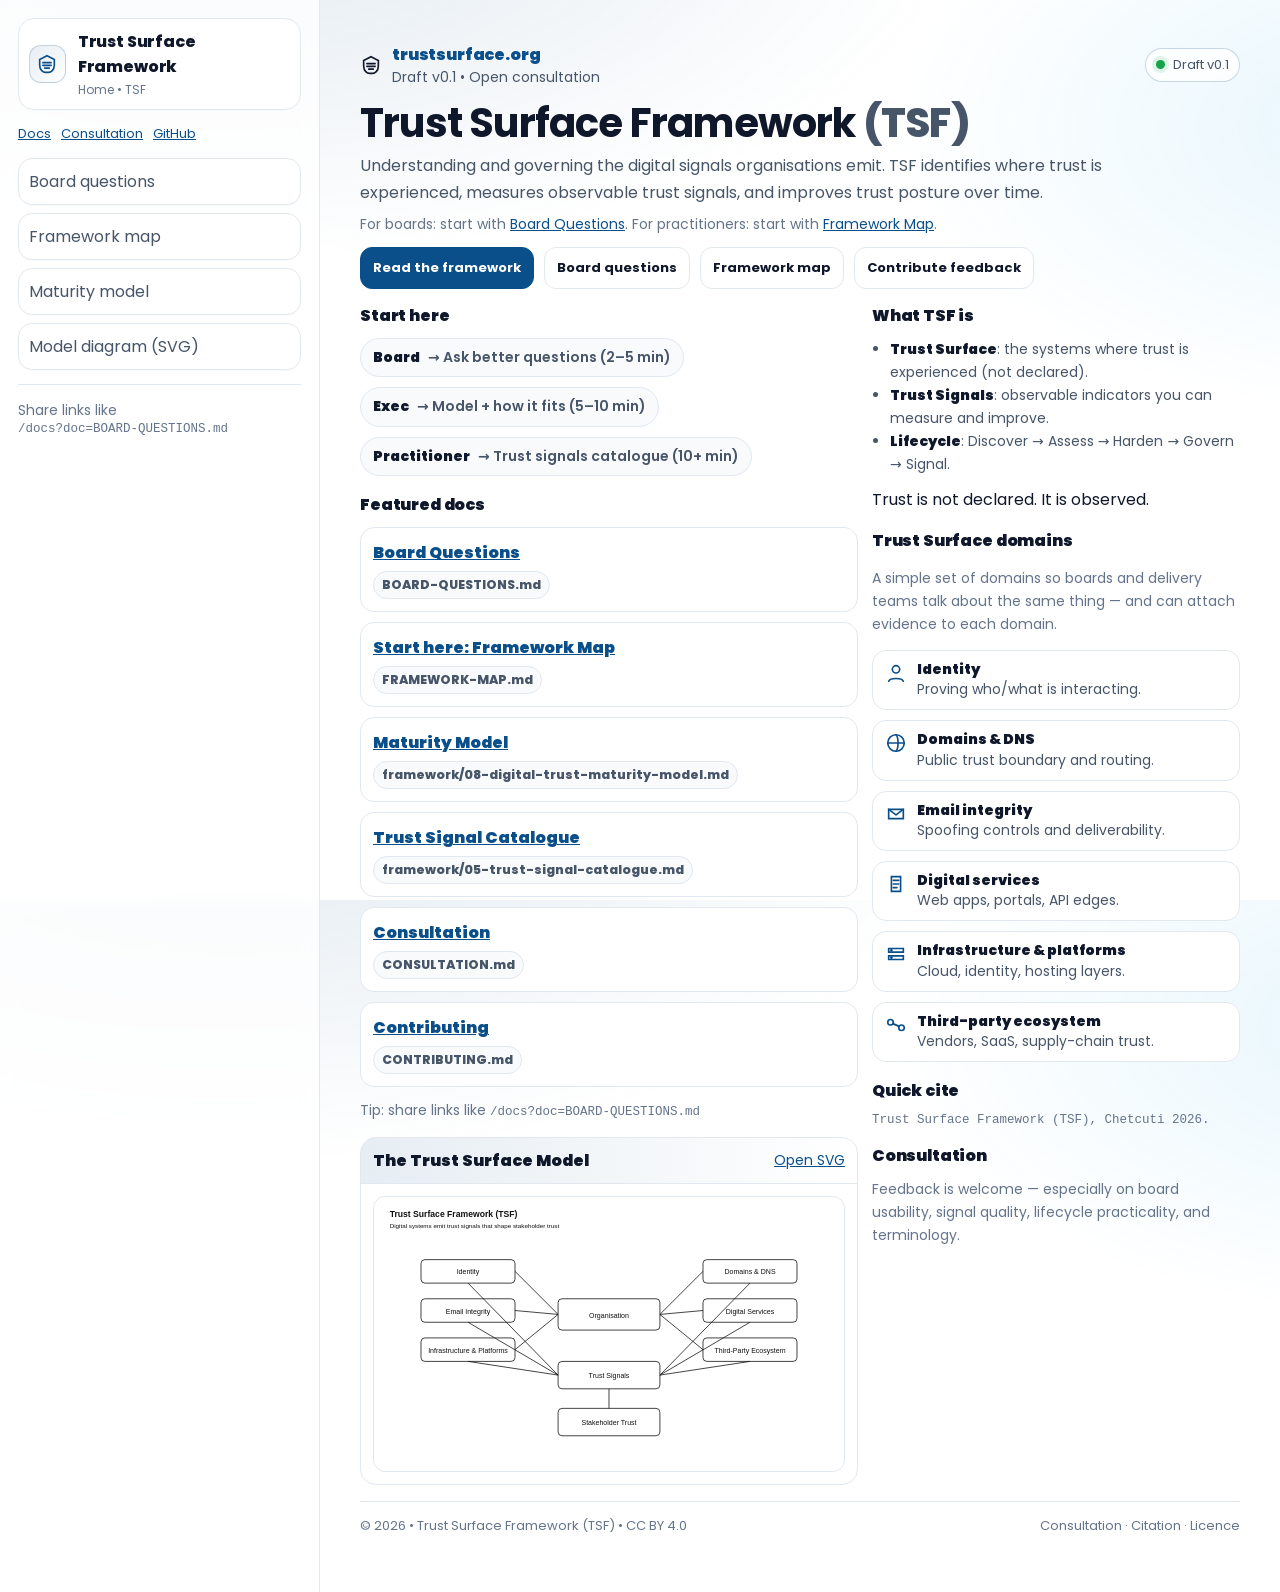
==== commit fca6e70f: "styles" ====
--- a/index.html
+++ b/index.html
@@ -11,235 +11,15 @@
   <link rel="preconnect" href="https://fonts.gstatic.com" crossorigin>
   <link href="https://fonts.googleapis.com/css2?family=Poppins:wght@400;500;600;700&display=swap" rel="stylesheet">
 
-  <!-- Use the docs base styling so home + docs feel like one product -->
+  <!-- Base docs shell -->
   <link rel="stylesheet" href="/assets/app.css" />
-
-  <style>
-    /* Home overrides (avoid class collisions by using home-* only) */
-    :root{
-      --accent: #0b4f8a;
-      --accentSoft: rgba(11,79,138,0.10);
-      --accentBorder: rgba(11,79,138,0.22);
-      --line: #e2e8f0;
-      --soft: #f8fafc;
-      --fg: #0f172a;
-      --muted: #475569;
-      --subtle: #64748b;
-    }
-
-    body{
-      background:
-        radial-gradient(1200px 600px at 18% -12%, rgba(11,79,138,0.12) 0%, rgba(11,79,138,0) 62%),
-        radial-gradient(900px 500px at 110% 14%, rgba(14,165,233,0.10) 0%, rgba(14,165,233,0) 58%),
-        #fff;
-    }
-
-    /* Keep the docs shell, but make home content tighter */
-    .homeMain { padding: 18px 18px 26px; }
-    @media (min-width: 920px){ .homeMain { padding: 22px 22px 28px; } }
-
-    .homeHero{
-      border: 1px solid var(--line);
-      background: rgba(255,255,255,0.86);
-      border-radius: 18px;
-      padding: 18px;
-      box-shadow: 0 1px 0 rgba(15,23,42,0.02);
-      backdrop-filter: blur(6px);
-    }
-
-    .homeTitle{
-      font-size: 38px;
-      line-height: 1.08;
-      letter-spacing: -0.02em;
-      margin: 2px 0 10px;
-      color: var(--fg);
-    }
-    .homeLead{
-      font-size: 16px;
-      line-height: 1.6;
-      color: var(--muted);
-      max-width: 78ch;
-      margin: 0 0 10px;
-    }
-    .homeHint{
-      font-size: 13px;
-      color: var(--subtle);
-      margin: 0 0 14px;
-    }
-    .homeHint a{ color: var(--accent); text-decoration: underline; }
-
-    .homeBtns{
-      display:flex; flex-wrap:wrap; gap:10px;
-      margin-top: 12px;
-    }
-    .homeBtn{
-      display:inline-flex; align-items:center; gap:10px;
-      border-radius: 12px;
-      border: 1px solid var(--line);
-      background: #fff;
-      padding: 10px 12px;
-      font-weight: 700;
-      font-size: 14px;
-      color: var(--fg);
-      text-decoration:none;
-    }
-    .homeBtnPrimary{
-      background: var(--accent);
-      border-color: var(--accent);
-      color:#fff;
-    }
-    .homeBtn:hover{ text-decoration:none; filter:brightness(0.99); }
-    .homeBtn svg{ width:18px; height:18px; }
-
-    .homeGrid{
-      margin-top: 14px;
-      display:grid;
-      gap: 14px;
-      grid-template-columns: 1fr;
-    }
-    @media (min-width: 920px){
-      .homeGrid{ grid-template-columns: 1.15fr 0.85fr; }
-    }
-
-    .homeCard{
-      border: 1px solid var(--line);
-      background: rgba(255,255,255,0.86);
-      border-radius: 18px;
-      padding: 16px;
-      box-shadow: 0 1px 0 rgba(15,23,42,0.02);
-      backdrop-filter: blur(6px);
-    }
-
-    .homeSectionTitle{
-      display:flex; align-items:center; gap:10px;
-      font-weight: 900;
-      letter-spacing: -0.01em;
-      color: var(--fg);
-      margin: 0 0 10px;
-      font-size: 16px;
-    }
-    .homeSectionTitle svg{ width:18px; height:18px; color: var(--accent); }
-
-    .homePills{ display:flex; flex-wrap:wrap; gap:10px; }
-    .homePill{
-      border: 1px solid var(--line);
-      background: var(--soft);
-      color: var(--muted);
-      padding: 10px 12px;
-      border-radius: 999px;
-      font-size: 13px;
-      line-height: 1.25;
-      display:inline-flex;
-      gap:8px;
-      align-items:center;
-      text-decoration:none;
-      font-weight: 600;
-    }
-    .homePill strong{ color: var(--fg); font-weight: 800; }
-    .homePill:hover{ text-decoration:none; background: #fff; }
-
-    .homeDocsList{ display:grid; gap:10px; margin-top: 10px; }
-    .homeDocItem{
-      border: 1px solid var(--line);
-      background:#fff;
-      border-radius: 14px;
-      padding: 12px;
-    }
-    .homeDocItem a{
-      color: var(--accent);
-      text-decoration: underline;
-      font-weight: 800;
-      display:inline-block;
-      margin-bottom: 4px;
-    }
-    .homeDocMeta{
-      display:flex; flex-wrap:wrap; gap:8px; align-items:center;
-      font-size: 12px;
-      color: var(--muted);
-    }
-    .homeTag{
-      border: 1px solid var(--line);
-      background: var(--soft);
-      border-radius: 999px;
-      padding: 4px 8px;
-      font-weight: 800;
-      font-size: 12px;
-      color: var(--muted);
-    }
-    .homeMono{ font-family: ui-monospace, SFMono-Regular, Menlo, Monaco, Consolas, "Liberation Mono", "Courier New", monospace; }
-
-    .homeDiagram{
-      margin-top: 12px;
-      border: 1px solid var(--line);
-      border-radius: 16px;
-      overflow:hidden;
-      background:#fff;
-    }
-    .homeDiagramHead{
-      display:flex; align-items:center; justify-content:space-between;
-      padding: 10px 12px;
-      border-bottom: 1px solid var(--line);
-      background: linear-gradient(90deg, var(--accentSoft), rgba(255,255,255,0));
-    }
-    .homeDiagramHead .label{ font-weight: 900; color: var(--fg); }
-    .homeDiagramHead a{ font-size: 13px; color: var(--accent); text-decoration: underline; }
-    .homeDiagramBody{ padding: 12px; }
-    .homeDiagramBody img{
-      width:100%; height:auto; display:block;
-      border-radius: 12px; border: 1px solid var(--line);
-    }
-    .homeSmall{ font-size: 13px; color: var(--subtle); line-height: 1.6; }
-
-    /* Fix: logo/wordmark */
-    .homeBrandLine{
-      display:flex; align-items:center; justify-content:space-between;
-      gap: 10px;
-      padding: 10px 12px;
-      border-bottom: 1px solid var(--line);
-      background: rgba(255,255,255,0.75);
-      backdrop-filter: blur(6px);
-    }
-    .homeBrand{
-      display:flex; align-items:center; gap:10px;
-      min-width: 0;
-    }
-    .homeLogo{
-      width: 22px; height: 22px; flex: 0 0 auto;
-      color: var(--fg);
-    }
-    .homeWordmark{
-      font-weight: 900;
-      letter-spacing: -0.01em;
-      color: var(--accent);
-      white-space: nowrap;
-      overflow: hidden;
-      text-overflow: ellipsis;
-      max-width: 240px;
-    }
-    .homeBadge{
-      display:inline-flex; align-items:center; gap:8px;
-      border: 1px solid var(--accentBorder);
-      border-radius: 999px;
-      padding: 6px 10px;
-      color: var(--muted);
-      font-size: 13px;
-      white-space: nowrap;
-    }
-    .homeDot{
-      width:9px; height:9px; border-radius: 999px;
-      background:#16a34a;
-      box-shadow: 0 0 0 4px rgba(22,163,74,0.12);
-      display:inline-block;
-    }
-
-    /* If app.css sets these, keep home safe */
-    .shell{ min-height: 100vh; }
-  </style>
+  <!-- Home-specific (keep this LAST) -->
+  <link rel="stylesheet" href="/assets/home.css" />
 </head>
 
-<body>
+<body class="tsf-home">
   <div class="shell">
-    <!-- Sidebar (same mental model as docs) -->
+    <!-- Sidebar -->
     <aside class="side">
       <div class="brand">
         <div class="mark" aria-hidden="true">
@@ -276,134 +56,197 @@
     </aside>
 
     <!-- Main -->
-    <main class="main homeMain">
-      <div class="homeBrandLine">
-        <div class="homeBrand">
-          <svg class="homeLogo" viewBox="0 0 24 24" fill="none" aria-hidden="true">
-            <path d="M12 3l8 4v6c0 5-3.4 9-8 8-4.6 1-8-3-8-8V7l8-4z" stroke="currentColor" stroke-width="1.8"/>
-            <path d="M7.5 10.5h9M7.5 13.5h9M9.5 16.5h5" stroke="currentColor" stroke-width="1.8" stroke-linecap="round"/>
-          </svg>
-          <div class="homeWordmark">trustsurface.org</div>
-        </div>
-
-        <div class="homeBadge">
-          <span class="homeDot" aria-hidden="true"></span>
-          Draft v0.1 • Open consultation
-        </div>
-      </div>
-
-      <section class="homeHero" style="margin-top:14px;">
-        <div class="homeTitle">Trust Surface Framework <span style="color:var(--muted)">(TSF)</span></div>
-        <p class="homeLead">
-          Understanding and governing the digital signals organisations emit.
-          TSF identifies where trust is experienced, measures observable trust signals,
-          and improves trust posture over time.
-        </p>
-        <p class="homeHint">
-          For boards: start with <a href="/docs?doc=BOARD-QUESTIONS.md">Board Questions</a>.
-          For practitioners: start with <a href="/docs?doc=FRAMEWORK-MAP.md">Framework Map</a>.
-        </p>
-
-        <div class="homeBtns">
-          <a class="homeBtn homeBtnPrimary" href="/docs">
-            <svg viewBox="0 0 24 24" fill="none" aria-hidden="true">
-              <path d="M7 4h10v16H7z" stroke="currentColor" stroke-width="1.8"/>
-              <path d="M9 8h6M9 12h6M9 16h4" stroke="currentColor" stroke-width="1.8" stroke-linecap="round"/>
+    <main class="main">
+      <!-- Centre all home content so we don’t get the “dead right side” -->
+      <div class="homeWrap">
+        <!-- Top strip -->
+        <div class="homeTop">
+          <div class="homeTopLeft">
+            <svg class="homeLogo" viewBox="0 0 24 24" fill="none" aria-hidden="true">
+              <path d="M12 3l8 4v6c0 5-3.4 9-8 8-4.6 1-8-3-8-8V7l8-4z" stroke="currentColor" stroke-width="1.8"/>
+              <path d="M7.5 10.5h9M7.5 13.5h9M9.5 16.5h5" stroke="currentColor" stroke-width="1.8" stroke-linecap="round"/>
             </svg>
-            Read the framework
-          </a>
-
-          <a class="homeBtn" href="/docs?doc=BOARD-QUESTIONS.md">Board questions</a>
-          <a class="homeBtn" href="/docs?doc=FRAMEWORK-MAP.md">Framework map</a>
-          <a class="homeBtn" href="/docs?doc=CONTRIBUTING.md">Contribute feedback</a>
-        </div>
-      </section>
-
-      <div class="homeGrid">
-        <!-- Left: Start here + featured docs -->
-        <section class="homeCard">
-          <div class="homeSectionTitle">
-            <svg viewBox="0 0 24 24" fill="none" aria-hidden="true">
-              <path d="M4 12h16" stroke="currentColor" stroke-width="1.8" stroke-linecap="round"/>
-              <path d="M12 4v16" stroke="currentColor" stroke-width="1.8" stroke-linecap="round"/>
-            </svg>
-            Start here
-          </div>
-
-          <div class="homePills">
-            <a class="homePill" href="/docs?doc=BOARD-QUESTIONS.md"><strong>Board</strong> → Ask better questions (2–5 min)</a>
-            <a class="homePill" href="/docs?doc=FRAMEWORK-MAP.md"><strong>Exec</strong> → Model + how it fits (5–10 min)</a>
-            <a class="homePill" href="/docs?doc=framework/05-trust-signal-catalogue.md"><strong>Practitioner</strong> → Trust signals catalogue (10+ min)</a>
-          </div>
-
-          <div style="height:14px;"></div>
-
-          <div class="homeSectionTitle">
-            <svg viewBox="0 0 24 24" fill="none" aria-hidden="true">
-              <path d="M7 4h10v16H7z" stroke="currentColor" stroke-width="1.8"/>
-              <path d="M9 8h6M9 12h6M9 16h4" stroke="currentColor" stroke-width="1.8" stroke-linecap="round"/>
-            </svg>
-            Featured docs
-          </div>
-
-          <div id="homeDocsStatus" class="homeSmall">Loading…</div>
-          <div id="homeDocsList" class="homeDocsList" aria-live="polite"></div>
-
-          <div class="homeSmall" style="margin-top:12px;">
-            Tip: share links like <span class="homeMono">/docs?doc=BOARD-QUESTIONS.md</span>
+            <div>
+              <div class="homeDomain">trustsurface.org</div>
+              <div class="homeStatus">Draft v0.1 • Open consultation</div>
+            </div>
+          </div>
+
+          <div class="homePillBadge" title="Draft status">
+            <span class="homeDot" aria-hidden="true"></span>
+            Draft v0.1
+          </div>
+        </div>
+
+        <!-- Hero -->
+        <section class="card homeHero">
+          <h1 class="homeH1">Trust Surface Framework <span class="homeH1Muted">(TSF)</span></h1>
+          <p class="homeLead">
+            Understanding and governing the digital signals organisations emit.
+            TSF identifies where trust is experienced, measures observable trust signals, and improves trust posture over time.
+          </p>
+          <p class="homeHint">
+            For boards: start with <a href="/docs?doc=BOARD-QUESTIONS.md">Board Questions</a>.
+            For practitioners: start with <a href="/docs?doc=FRAMEWORK-MAP.md">Framework Map</a>.
+          </p>
+
+          <div class="homeCtas">
+            <a class="btn primary" href="/docs">Read the framework</a>
+            <a class="btn" href="/docs?doc=BOARD-QUESTIONS.md">Board questions</a>
+            <a class="btn" href="/docs?doc=FRAMEWORK-MAP.md">Framework map</a>
+            <a class="btn" href="/docs?doc=CONTRIBUTING.md">Contribute feedback</a>
           </div>
         </section>
 
-        <!-- Right: Model + core premise -->
-        <aside class="homeCard">
-          <div class="homeSectionTitle" style="margin-bottom:8px;">
-            <svg viewBox="0 0 24 24" fill="none" aria-hidden="true">
-              <path d="M12 3l9 5-9 5-9-5 9-5Z" stroke="currentColor" stroke-width="1.8"/>
-              <path d="M3 8v8l9 5 9-5V8" stroke="currentColor" stroke-width="1.8"/>
-            </svg>
-            Core premise
-          </div>
-
-          <div class="homeSmall" style="margin-bottom:10px;">
-            Most organisations invest heavily in cybersecurity — yet still emit weak trust signals at the digital edge:
-            domains, email, services, platforms, and vendors.
-          </div>
-
-          <div style="font-weight:900; border-left:3px solid var(--accent); padding-left:12px; margin: 12px 0 12px; color: var(--fg);">
-            Trust is not declared. It is observed.
-          </div>
-
-          <div class="homeDiagram">
-            <div class="homeDiagramHead">
-              <div class="label">The Trust Surface Model</div>
-              <a href="/diagrams/trust-surface.svg" target="_blank" rel="noopener noreferrer">Open SVG</a>
-            </div>
-            <div class="homeDiagramBody">
-              <img src="/diagrams/trust-surface.svg" alt="Trust Surface Framework model diagram">
-              <div class="homeSmall" style="margin-top:10px;">
-                Minimal, board-readable model: Organisation → Trust Surface domains → Trust Signals → Stakeholder Trust.
+        <!-- Main grid -->
+        <div class="homeGrid">
+          <!-- Left -->
+          <section class="card">
+            <div class="homeSectionTitle">Start here</div>
+
+            <div class="homeStartRow">
+              <a class="homeStartChip" href="/docs?doc=BOARD-QUESTIONS.md"><strong>Board</strong> → Ask better questions (2–5 min)</a>
+              <a class="homeStartChip" href="/docs?doc=FRAMEWORK-MAP.md"><strong>Exec</strong> → Model + how it fits (5–10 min)</a>
+              <a class="homeStartChip" href="/docs?doc=framework/05-trust-signal-catalogue.md"><strong>Practitioner</strong> → Trust signals catalogue (10+ min)</a>
+            </div>
+
+            <div class="homeSectionTitle homeSectionTitleTight">Featured docs</div>
+            <div id="homeDocsStatus" class="homeSmall">Loading…</div>
+            <div id="homeDocsList" class="homeDocsList" aria-live="polite"></div>
+
+            <div class="homeSmall homeTip">
+              Tip: share links like <span class="mono">/docs?doc=BOARD-QUESTIONS.md</span>
+            </div>
+
+            <div class="homeDiagram">
+              <div class="homeDiagramHead">
+                <div class="homeDiagramLabel">The Trust Surface Model</div>
+                <a href="/diagrams/trust-surface.svg" target="_blank" rel="noopener noreferrer">Open SVG</a>
               </div>
-            </div>
-          </div>
-
-          <div class="homeSectionTitle" style="margin-top:16px;">
-            <svg viewBox="0 0 24 24" fill="none" aria-hidden="true">
-              <path d="M6 18V9M12 18V6M18 18v-8" stroke="currentColor" stroke-width="1.8" stroke-linecap="round"/>
-            </svg>
-            Quick cite
-          </div>
-          <div class="homeSmall"><span class="homeMono">Trust Surface Framework (TSF), Chetcuti 2026.</span></div>
-        </aside>
-      </div>
-
-      <footer class="footer" style="margin-top:18px;">
-        <div>© 2026 • Trust Surface Framework (TSF) • CC BY 4.0</div>
-        <div>
-          <a href="/docs?doc=CONSULTATION.md">Consultation</a> ·
-          <a href="/docs?doc=CITATION.md">Citation</a> ·
-          <a href="/docs?doc=LICENSE.md">Licence</a>
-        </div>
-      </footer>
+              <div class="homeDiagramBody">
+                <img src="/diagrams/trust-surface.svg" alt="Trust Surface Framework model diagram">
+              </div>
+            </div>
+          </section>
+
+          <!-- Right -->
+          <aside class="card">
+            <div class="homeSectionTitle">What TSF is</div>
+
+            <ul class="homeBullets">
+              <li><strong>Trust Surface</strong>: the systems where trust is experienced (not declared).</li>
+              <li><strong>Trust Signals</strong>: observable indicators you can measure and improve.</li>
+              <li><strong>Lifecycle</strong>: Discover → Assess → Harden → Govern → Signal.</li>
+            </ul>
+
+            <div class="quote homeQuote">Trust is not declared. It is observed.</div>
+
+            <div class="homeSectionTitle homeSectionTitleTight">Trust Surface domains</div>
+            <p class="homeSmall">
+              A simple set of domains so boards and delivery teams talk about the same thing — and can attach evidence to each domain.
+            </p>
+
+            <div class="homeDomainList">
+              <a class="homeDomainItem" href="/docs?doc=framework/03-trust-surface-definition.md">
+                <span class="homeIcon" aria-hidden="true">
+                  <svg viewBox="0 0 24 24" fill="none">
+                    <path d="M12 12a4 4 0 1 0-4-4 4 4 0 0 0 4 4Z" stroke="currentColor" stroke-width="1.8"/>
+                    <path d="M4 21c1.6-4 14.4-4 16 0" stroke="currentColor" stroke-width="1.8" stroke-linecap="round"/>
+                  </svg>
+                </span>
+                <span>
+                  <span class="homeDomainLabel">Identity</span>
+                  <span class="homeDomainDesc">Proving who/what is interacting.</span>
+                </span>
+              </a>
+
+              <a class="homeDomainItem" href="/docs?doc=framework/05-trust-signal-catalogue.md">
+                <span class="homeIcon" aria-hidden="true">
+                  <svg viewBox="0 0 24 24" fill="none">
+                    <path d="M12 3a9 9 0 1 0 0 18 9 9 0 0 0 0-18Z" stroke="currentColor" stroke-width="1.8"/>
+                    <path d="M3 12h18" stroke="currentColor" stroke-width="1.8" stroke-linecap="round"/>
+                    <path d="M12 3c3 3 3 15 0 18" stroke="currentColor" stroke-width="1.8" stroke-linecap="round"/>
+                  </svg>
+                </span>
+                <span>
+                  <span class="homeDomainLabel">Domains &amp; DNS</span>
+                  <span class="homeDomainDesc">Public trust boundary and routing.</span>
+                </span>
+              </a>
+
+              <a class="homeDomainItem" href="/docs?doc=framework/05-trust-signal-catalogue.md">
+                <span class="homeIcon" aria-hidden="true">
+                  <svg viewBox="0 0 24 24" fill="none">
+                    <path d="M4 7h16v10H4z" stroke="currentColor" stroke-width="1.8"/>
+                    <path d="M4 7l8 6 8-6" stroke="currentColor" stroke-width="1.8" stroke-linecap="round" stroke-linejoin="round"/>
+                  </svg>
+                </span>
+                <span>
+                  <span class="homeDomainLabel">Email integrity</span>
+                  <span class="homeDomainDesc">Spoofing controls and deliverability.</span>
+                </span>
+              </a>
+
+              <a class="homeDomainItem" href="/docs?doc=framework/04-trust-surface-map.md">
+                <span class="homeIcon" aria-hidden="true">
+                  <svg viewBox="0 0 24 24" fill="none">
+                    <path d="M7 4h10v16H7z" stroke="currentColor" stroke-width="1.8"/>
+                    <path d="M9 8h6M9 12h6M9 16h4" stroke="currentColor" stroke-width="1.8" stroke-linecap="round"/>
+                  </svg>
+                </span>
+                <span>
+                  <span class="homeDomainLabel">Digital services</span>
+                  <span class="homeDomainDesc">Web apps, portals, API edges.</span>
+                </span>
+              </a>
+
+              <a class="homeDomainItem" href="/docs?doc=framework/04-trust-surface-map.md">
+                <span class="homeIcon" aria-hidden="true">
+                  <svg viewBox="0 0 24 24" fill="none">
+                    <path d="M4 6h16v4H4zM4 14h16v4H4z" stroke="currentColor" stroke-width="1.8"/>
+                    <path d="M7 8h.01M7 16h.01" stroke="currentColor" stroke-width="3" stroke-linecap="round"/>
+                  </svg>
+                </span>
+                <span>
+                  <span class="homeDomainLabel">Infrastructure &amp; platforms</span>
+                  <span class="homeDomainDesc">Cloud, identity, hosting layers.</span>
+                </span>
+              </a>
+
+              <a class="homeDomainItem" href="/docs?doc=framework/04-trust-surface-map.md">
+                <span class="homeIcon" aria-hidden="true">
+                  <svg viewBox="0 0 24 24" fill="none">
+                    <path d="M6 12a3 3 0 1 0 0-6 3 3 0 0 0 0 6Z" stroke="currentColor" stroke-width="1.8"/>
+                    <path d="M18 18a3 3 0 1 0 0-6 3 3 0 0 0 0 6Z" stroke="currentColor" stroke-width="1.8"/>
+                    <path d="M8.5 10.5l7 3" stroke="currentColor" stroke-width="1.8" stroke-linecap="round"/>
+                  </svg>
+                </span>
+                <span>
+                  <span class="homeDomainLabel">Third-party ecosystem</span>
+                  <span class="homeDomainDesc">Vendors, SaaS, supply-chain trust.</span>
+                </span>
+              </a>
+            </div>
+
+            <div class="homeSectionTitle homeSectionTitleTight">Quick cite</div>
+            <div class="mono">Trust Surface Framework (TSF), Chetcuti 2026.</div>
+
+            <div class="homeSectionTitle homeSectionTitleTight">Consultation</div>
+            <p class="homeSmall" style="margin:0;">
+              Feedback is welcome — especially on board usability, signal quality, lifecycle practicality, and terminology.
+            </p>
+          </aside>
+        </div>
+
+        <footer class="footer homeFooter">
+          <div>© 2026 • Trust Surface Framework (TSF) • CC BY 4.0</div>
+          <div>
+            <a href="/docs?doc=CONSULTATION.md">Consultation</a> ·
+            <a href="/docs?doc=CITATION.md">Citation</a> ·
+            <a href="/docs?doc=LICENSE.md">Licence</a>
+          </div>
+        </footer>
+      </div>
 
       <script src="/assets/home.js"></script>
     </main>
--- a/assets/app.css
+++ b/assets/app.css
@@ -118,7 +118,7 @@
     padding-top:14px;
     border-top:1px solid var(--line);
   }
-  .small{ font-size:12.5px; color: var(--subtle); line-height:1.5; }
+  .small{ font-size:15.5px; color: var(--subtle); line-height:1.65; }
   .mono{ font-family: ui-monospace, SFMono-Regular, Menlo, Monaco, Consolas, "Liberation Mono", "Courier New", monospace; font-size:12.5px; color: var(--subtle); }
   
   .main{
--- a/assets/home.css
+++ b/assets/home.css
@@ -0,0 +1,355 @@
+/* Home page: minimal, controlled overrides.
+   app.css remains the source of truth for shell + baseline components.
+*/
+
+:root{
+    --tsf-accent: #0b4f8a;
+    --tsf-line: #e2e8f0;
+    --tsf-soft: #f8fafc;
+    --tsf-fg: #0f172a;
+    --tsf-muted: #475569;
+    --tsf-subtle: #64748b;
+    --tsf-accentSoft: rgba(11,79,138,0.10);
+    --tsf-accentBorder: rgba(11,79,138,0.22);
+  }
+  
+  /* Background only on home */
+  body.tsf-home{
+    background:
+      radial-gradient(1200px 600px at 18% -12%, rgba(11,79,138,0.12) 0%, rgba(11,79,138,0) 62%),
+      radial-gradient(900px 500px at 110% 14%, rgba(14,165,233,0.10) 0%, rgba(14,165,233,0) 58%),
+      #fff;
+  }
+  
+  /* Centre the home content to prevent “huge dead right side” on wide screens */
+  .homeWrap{
+    max-width: 1060px;
+    margin: 18px auto 28px;
+    padding: 0 18px;
+  }
+  
+  /* Make “small copy” readable */
+  .homeSmall,
+  .small{
+    font-size: 14px;
+    line-height: 1.65;
+    color: var(--tsf-subtle);
+  }
+  
+  /* Prevent random giant inline SVGs */
+  svg{ width: 1em; height: 1em; }
+  
+  /* Top strip */
+  .homeTop{
+    display:flex;
+    align-items:center;
+    justify-content:space-between;
+    gap: 12px;
+    margin-bottom: 14px;
+  }
+  
+  .homeTopLeft{
+    display:flex;
+    align-items:center;
+    gap: 10px;
+    min-width: 0;
+  }
+  
+  .homeLogo{
+    width: 22px;
+    height: 22px;
+    color: var(--tsf-fg);
+    flex: 0 0 auto;
+  }
+  
+  .homeDomain{
+    font-weight: 900;
+    letter-spacing: -0.01em;
+    color: var(--tsf-accent);
+  }
+  
+  .homeStatus{
+    font-size: 14px;
+    color: var(--tsf-muted);
+  }
+  
+  .homePillBadge{
+    display:inline-flex;
+    align-items:center;
+    gap: 8px;
+    border: 1px solid var(--tsf-accentBorder);
+    border-radius: 999px;
+    padding: 6px 10px;
+    font-size: 13px;
+    color: var(--tsf-muted);
+    background: rgba(255,255,255,0.75);
+    backdrop-filter: blur(6px);
+    white-space: nowrap;
+  }
+  
+  .homeDot{
+    width: 9px;
+    height: 9px;
+    border-radius: 999px;
+    background: #16a34a;
+    box-shadow: 0 0 0 4px rgba(22,163,74,0.12);
+  }
+  
+  /* Hero */
+  .homeHero{
+    margin-bottom: 14px;
+  }
+  
+  .homeH1{
+    margin: 0 0 8px;
+    font-size: 40px;
+    line-height: 1.08;
+    letter-spacing: -0.02em;
+    color: var(--tsf-fg);
+  }
+  
+  .homeH1Muted{
+    color: var(--tsf-muted);
+    font-weight: 800;
+  }
+  
+  .homeLead{
+    margin: 0 0 8px;
+    font-size: 16px;
+    line-height: 1.65;
+    color: var(--tsf-muted);
+    max-width: 80ch;
+  }
+  
+  .homeHint{
+    margin: 0 0 12px;
+    font-size: 14px;
+    color: var(--tsf-subtle);
+  }
+  
+  .homeHint a{
+    color: var(--tsf-accent);
+    text-decoration: underline;
+  }
+  
+  .homeCtas{
+    display:flex;
+    flex-wrap: wrap;
+    gap: 10px;
+  }
+  
+  /* Two-column grid under hero */
+  .homeGrid{
+    display:grid;
+    gap: 14px;
+    grid-template-columns: 1fr;
+  }
+  
+  @media (min-width: 980px){
+    .homeGrid{
+      grid-template-columns: 1.15fr 0.85fr;
+      align-items: start;
+    }
+  }
+  
+  /* Section headings */
+  .homeSectionTitle{
+    font-weight: 900;
+    letter-spacing: -0.01em;
+    color: var(--tsf-fg);
+    font-size: 16px;
+    margin: 0 0 10px;
+  }
+  
+  .homeSectionTitleTight{
+    margin-top: 16px;
+  }
+  
+  /* Start chips */
+  .homeStartRow{
+    display:flex;
+    flex-wrap: wrap;
+    gap: 10px;
+    margin-bottom: 10px;
+  }
+  
+  .homeStartChip{
+    display:inline-flex;
+    align-items:center;
+    gap: 8px;
+    border: 1px solid var(--tsf-line);
+    background: var(--tsf-soft);
+    border-radius: 999px;
+    padding: 10px 12px;
+    font-size: 14px;
+    line-height: 1.25;
+    color: var(--tsf-muted);
+    text-decoration:none;
+    font-weight: 600;
+  }
+  
+  .homeStartChip strong{
+    color: var(--tsf-fg);
+    font-weight: 900;
+  }
+  
+  .homeStartChip:hover{
+    background: #fff;
+    text-decoration:none;
+  }
+  
+  /* Featured docs list (home.js renders these) */
+  .homeDocsList{
+    display:grid;
+    gap: 10px;
+  }
+  
+  .homeDocItem{
+    border: 1px solid var(--tsf-line);
+    background: #fff;
+    border-radius: 14px;
+    padding: 12px;
+  }
+  
+  .homeDocItem a{
+    font-weight: 900;
+    color: var(--tsf-accent);
+    text-decoration: underline;
+  }
+  
+  .homeDocMeta{
+    display:flex;
+    flex-wrap: wrap;
+    gap: 8px;
+    align-items:center;
+    margin-top: 6px;
+    font-size: 13px;
+    color: var(--tsf-muted);
+  }
+  
+  .homeTag{
+    border: 1px solid var(--tsf-line);
+    background: var(--tsf-soft);
+    border-radius: 999px;
+    padding: 4px 8px;
+    font-weight: 800;
+    font-size: 12.5px;
+    color: var(--tsf-muted);
+  }
+  
+  .homeTip{
+    margin-top: 12px;
+  }
+  
+  /* Diagram */
+  .homeDiagram{
+    margin-top: 14px;
+    border: 1px solid var(--tsf-line);
+    border-radius: 16px;
+    overflow: hidden;
+    background: #fff;
+  }
+  
+  .homeDiagramHead{
+    display:flex;
+    align-items:center;
+    justify-content:space-between;
+    padding: 10px 12px;
+    border-bottom: 1px solid var(--tsf-line);
+    background: linear-gradient(90deg, var(--tsf-accentSoft), rgba(255,255,255,0));
+  }
+  
+  .homeDiagramLabel{
+    font-weight: 900;
+    color: var(--tsf-fg);
+  }
+  
+  .homeDiagramHead a{
+    font-size: 14px;
+    color: var(--tsf-accent);
+    text-decoration: underline;
+  }
+  
+  .homeDiagramBody{
+    padding: 12px;
+  }
+  
+  .homeDiagramBody img{
+    width: 100%;
+    height: auto;
+    display:block;
+    border-radius: 12px;
+    border: 1px solid var(--tsf-line);
+  }
+  
+  /* Right column content */
+  .homeBullets{
+    margin: 10px 0 10px 18px;
+    padding: 0;
+    color: var(--tsf-muted);
+    font-size: 14px;
+    line-height: 1.65;
+  }
+  
+  .homeBullets strong{
+    color: var(--tsf-fg);
+    font-weight: 900;
+  }
+  
+  .homeQuote{
+    margin-top: 10px;
+  }
+  
+  /* Trust Surface domains list */
+  .homeDomainList{
+    display:grid;
+    gap: 10px;
+    margin-top: 10px;
+  }
+  
+  .homeDomainItem{
+    display:flex;
+    gap: 10px;
+    align-items:flex-start;
+    padding: 10px 12px;
+    border: 1px solid var(--tsf-line);
+    border-radius: 14px;
+    background: #fff;
+    text-decoration:none;
+  }
+  
+  .homeDomainItem:hover{
+    background: rgba(11,79,138,0.04);
+    text-decoration:none;
+  }
+  
+  .homeIcon{
+    width: 22px;
+    height: 22px;
+    color: var(--tsf-accent);
+    flex: 0 0 auto;
+    margin-top: 1px;
+  }
+  
+  .homeIcon svg{ width: 22px; height: 22px; }
+  
+  .homeDomainLabel{
+    display:block;
+    font-weight: 900;
+    color: var(--tsf-fg);
+    font-size: 14px;
+    line-height: 1.25;
+  }
+  
+  .homeDomainDesc{
+    display:block;
+    margin-top: 2px;
+    font-size: 14px;
+    color: var(--tsf-muted);
+    line-height: 1.35;
+  }
+  
+  /* Footer spacing */
+  .homeFooter{
+    margin-top: 16px;
+  }
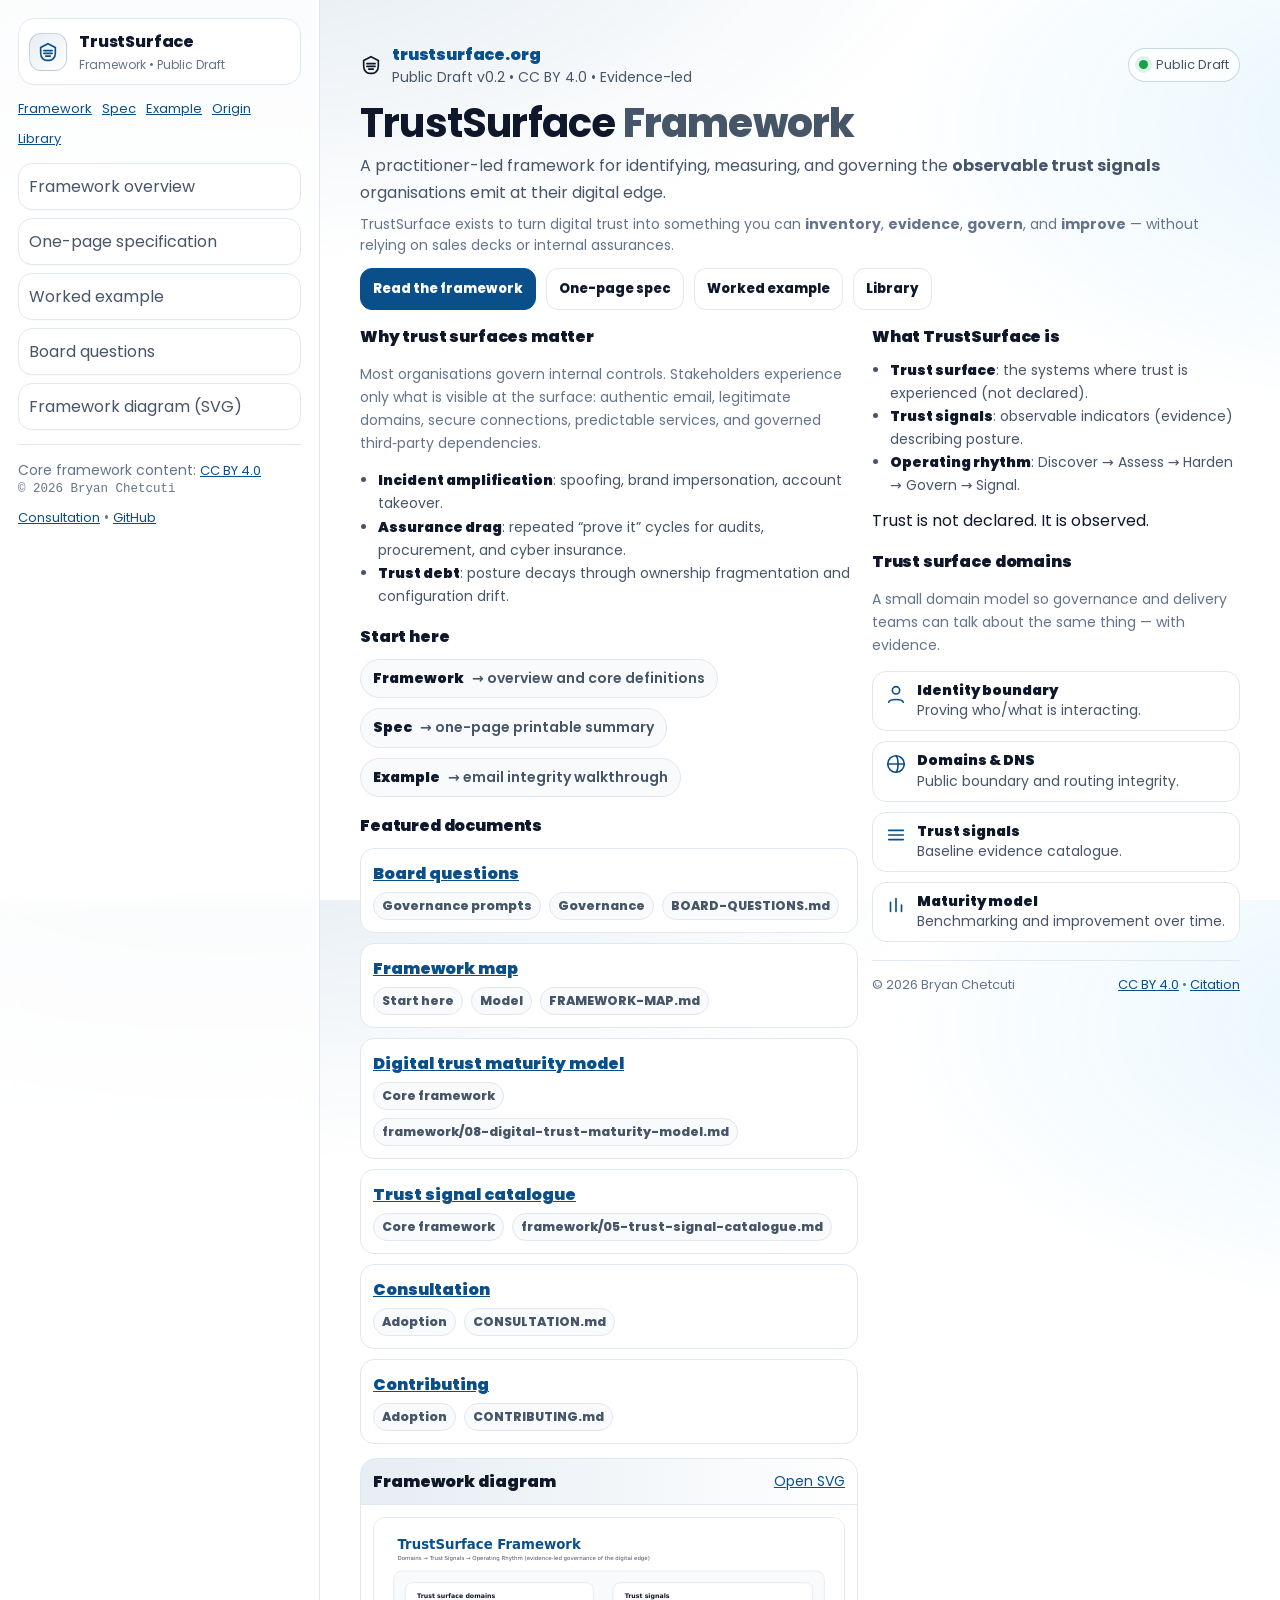
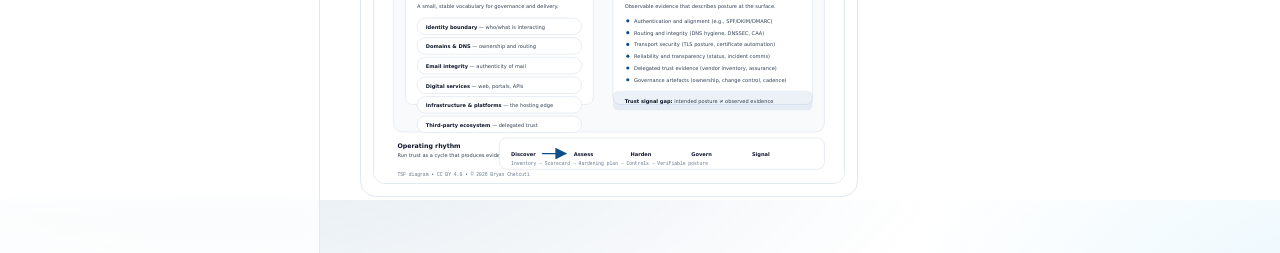
==== commit 05e1bd3c: "TrustSurface vNext: canonical URL scheme, framework/tool split, spec + example + origin, diagram anc" ====
--- a/index.html
+++ b/index.html
@@ -3,22 +3,25 @@
 <head>
   <meta charset="utf-8" />
   <meta name="viewport" content="width=device-width,initial-scale=1" />
-  <title>Trust Surface Framework (TSF)</title>
-  <meta name="description" content="Understanding and governing the digital signals organisations emit." />
+  <title>TrustSurface — Digital Trust, made governable</title>
+  <meta name="description" content="TrustSurface is a practitioner-led framework for identifying, measuring, and governing the observable trust signals organisations emit at their digital edge." />
 
   <!-- Poppins -->
   <link rel="preconnect" href="https://fonts.googleapis.com">
   <link rel="preconnect" href="https://fonts.gstatic.com" crossorigin>
   <link href="https://fonts.googleapis.com/css2?family=Poppins:wght@400;500;600;700&display=swap" rel="stylesheet">
 
-  <!-- Base docs shell -->
+  <!-- Base shell -->
   <link rel="stylesheet" href="/assets/app.css" />
   <!-- Home-specific (keep this LAST) -->
   <link rel="stylesheet" href="/assets/home.css" />
+
+  <link rel="canonical" href="https://trustsurface.org/" />
 </head>
 
 <body class="tsf-home">
   <div class="shell">
+
     <!-- Sidebar -->
     <aside class="side">
       <div class="brand">
@@ -29,36 +32,44 @@
           </svg>
         </div>
         <div>
-          <div class="brandTitle">Trust Surface Framework</div>
-          <div class="brandSub">Home • TSF</div>
+          <div class="brandTitle">TrustSurface</div>
+          <div class="brandSub">Framework • Public Draft</div>
         </div>
       </div>
 
       <div class="sideControls">
         <div class="sideLinks">
-          <a class="link" href="/docs">Docs</a>
-          <a class="link" href="/docs?doc=CONSULTATION.md">Consultation</a>
+          <a class="link" href="/framework">Framework</a>
+          <a class="link" href="/spec">Spec</a>
+          <a class="link" href="/example">Example</a>
+          <a class="link" href="/origin">Origin</a>
+          <a class="link" href="/docs">Library</a>
+        </div>
+      </div>
+
+      <nav class="nav" aria-label="Primary navigation">
+        <a class="navItem" href="/framework">Framework overview</a>
+        <a class="navItem" href="/spec">One-page specification</a>
+        <a class="navItem" href="/example">Worked example</a>
+        <a class="navItem" href="/docs?doc=BOARD-QUESTIONS.md">Board questions</a>
+        <a class="navItem" href="/diagrams/trust-surface.svg" target="_blank" rel="noopener noreferrer">Framework diagram (SVG)</a>
+      </nav>
+
+      <div class="sideFooter">
+        <div class="small">Core framework content: <a class="link" href="/licence">CC BY 4.0</a></div>
+        <div class="mono">© 2026 Bryan Chetcuti</div>
+        <div class="small" style="margin-top:10px;">
+          <a class="link" href="/consultation">Consultation</a>
+          <span class="sep">•</span>
           <a class="link" href="https://github.com/Bchetcuti/trust-surface-framework" target="_blank" rel="noopener noreferrer">GitHub</a>
         </div>
-      </div>
-
-      <nav class="nav" aria-label="Start paths">
-        <a class="navItem" href="/docs?doc=BOARD-QUESTIONS.md">Board questions</a>
-        <a class="navItem" href="/docs?doc=FRAMEWORK-MAP.md">Framework map</a>
-        <a class="navItem" href="/docs?doc=framework/08-digital-trust-maturity-model.md">Maturity model</a>
-        <a class="navItem" href="/diagrams/trust-surface.svg" target="_blank" rel="noopener noreferrer">Model diagram (SVG)</a>
-      </nav>
-
-      <div class="sideFooter">
-        <div class="small">Share links like</div>
-        <div class="mono">/docs?doc=BOARD-QUESTIONS.md</div>
       </div>
     </aside>
 
     <!-- Main -->
     <main class="main">
-      <!-- Centre all home content so we don’t get the “dead right side” -->
       <div class="homeWrap">
+
         <!-- Top strip -->
         <div class="homeTop">
           <div class="homeTopLeft">
@@ -68,86 +79,91 @@
             </svg>
             <div>
               <div class="homeDomain">trustsurface.org</div>
-              <div class="homeStatus">Draft v0.1 • Open consultation</div>
+              <div class="homeStatus">Public Draft v0.2 • CC BY 4.0 • Evidence-led</div>
             </div>
           </div>
-
-          <div class="homePillBadge" title="Draft status">
+          <div class="homePillBadge" title="Release status">
             <span class="homeDot" aria-hidden="true"></span>
-            Draft v0.1
+            Public Draft
           </div>
         </div>
 
         <!-- Hero -->
         <section class="card homeHero">
-          <h1 class="homeH1">Trust Surface Framework <span class="homeH1Muted">(TSF)</span></h1>
+          <h1 class="homeH1">TrustSurface <span class="homeH1Muted">Framework</span></h1>
+
           <p class="homeLead">
-            Understanding and governing the digital signals organisations emit.
-            TSF identifies where trust is experienced, measures observable trust signals, and improves trust posture over time.
+            A practitioner-led framework for identifying, measuring, and governing the <strong>observable trust signals</strong>
+            organisations emit at their digital edge.
           </p>
+
           <p class="homeHint">
-            For boards: start with <a href="/docs?doc=BOARD-QUESTIONS.md">Board Questions</a>.
-            For practitioners: start with <a href="/docs?doc=FRAMEWORK-MAP.md">Framework Map</a>.
+            TrustSurface exists to turn digital trust into something you can <strong>inventory</strong>, <strong>evidence</strong>, <strong>govern</strong>, and <strong>improve</strong> — without relying on sales decks or internal assurances.
           </p>
 
           <div class="homeCtas">
-            <a class="btn primary" href="/docs">Read the framework</a>
-            <a class="btn" href="/docs?doc=BOARD-QUESTIONS.md">Board questions</a>
-            <a class="btn" href="/docs?doc=FRAMEWORK-MAP.md">Framework map</a>
-            <a class="btn" href="/docs?doc=CONTRIBUTING.md">Contribute feedback</a>
+            <a class="btn primary" href="/framework">Read the framework</a>
+            <a class="btn" href="/spec">One-page spec</a>
+            <a class="btn" href="/example">Worked example</a>
+            <a class="btn" href="/docs">Library</a>
           </div>
         </section>
 
         <!-- Main grid -->
         <div class="homeGrid">
-          <!-- Left -->
+
+          <!-- Left column -->
           <section class="card">
-            <div class="homeSectionTitle">Start here</div>
-
+            <div class="homeSectionTitle">Why trust surfaces matter</div>
+            <p class="homeSmall">
+              Most organisations govern internal controls. Stakeholders experience only what is visible at the surface:
+              authentic email, legitimate domains, secure connections, predictable services, and governed third‑party dependencies.
+            </p>
+
+            <ul class="homeBullets">
+              <li><strong>Incident amplification</strong>: spoofing, brand impersonation, account takeover.</li>
+              <li><strong>Assurance drag</strong>: repeated “prove it” cycles for audits, procurement, and cyber insurance.</li>
+              <li><strong>Trust debt</strong>: posture decays through ownership fragmentation and configuration drift.</li>
+            </ul>
+
+            <div class="homeSectionTitle homeSectionTitleTight">Start here</div>
             <div class="homeStartRow">
-              <a class="homeStartChip" href="/docs?doc=BOARD-QUESTIONS.md"><strong>Board</strong> → Ask better questions (2–5 min)</a>
-              <a class="homeStartChip" href="/docs?doc=FRAMEWORK-MAP.md"><strong>Exec</strong> → Model + how it fits (5–10 min)</a>
-              <a class="homeStartChip" href="/docs?doc=framework/05-trust-signal-catalogue.md"><strong>Practitioner</strong> → Trust signals catalogue (10+ min)</a>
-            </div>
-
-            <div class="homeSectionTitle homeSectionTitleTight">Featured docs</div>
+              <a class="homeStartChip" href="/framework"><strong>Framework</strong> → overview and core definitions</a>
+              <a class="homeStartChip" href="/spec"><strong>Spec</strong> → one-page printable summary</a>
+              <a class="homeStartChip" href="/example"><strong>Example</strong> → email integrity walkthrough</a>
+            </div>
+
+            <div class="homeSectionTitle homeSectionTitleTight">Featured documents</div>
             <div id="homeDocsStatus" class="homeSmall">Loading…</div>
             <div id="homeDocsList" class="homeDocsList" aria-live="polite"></div>
 
-            <div class="homeSmall homeTip">
-              Tip: share links like <span class="mono">/docs?doc=BOARD-QUESTIONS.md</span>
-            </div>
-
             <div class="homeDiagram">
               <div class="homeDiagramHead">
-                <div class="homeDiagramLabel">The Trust Surface Model</div>
+                <div class="homeDiagramLabel">Framework diagram</div>
                 <a href="/diagrams/trust-surface.svg" target="_blank" rel="noopener noreferrer">Open SVG</a>
               </div>
               <div class="homeDiagramBody">
-                <img src="/diagrams/trust-surface.svg" alt="Trust Surface Framework model diagram">
+                <img src="/diagrams/trust-surface.svg" alt="TrustSurface Framework diagram">
               </div>
             </div>
           </section>
 
-          <!-- Right -->
+          <!-- Right column -->
           <aside class="card">
-            <div class="homeSectionTitle">What TSF is</div>
-
+            <div class="homeSectionTitle">What TrustSurface is</div>
             <ul class="homeBullets">
-              <li><strong>Trust Surface</strong>: the systems where trust is experienced (not declared).</li>
-              <li><strong>Trust Signals</strong>: observable indicators you can measure and improve.</li>
-              <li><strong>Lifecycle</strong>: Discover → Assess → Harden → Govern → Signal.</li>
+              <li><strong>Trust surface</strong>: the systems where trust is experienced (not declared).</li>
+              <li><strong>Trust signals</strong>: observable indicators (evidence) describing posture.</li>
+              <li><strong>Operating rhythm</strong>: Discover → Assess → Harden → Govern → Signal.</li>
             </ul>
 
             <div class="quote homeQuote">Trust is not declared. It is observed.</div>
 
-            <div class="homeSectionTitle homeSectionTitleTight">Trust Surface domains</div>
-            <p class="homeSmall">
-              A simple set of domains so boards and delivery teams talk about the same thing — and can attach evidence to each domain.
-            </p>
+            <div class="homeSectionTitle homeSectionTitleTight">Trust surface domains</div>
+            <p class="homeSmall">A small domain model so governance and delivery teams can talk about the same thing — with evidence.</p>
 
             <div class="homeDomainList">
-              <a class="homeDomainItem" href="/docs?doc=framework/03-trust-surface-definition.md">
+              <a class="homeDomainItem" href="/trust-surface-definition">
                 <span class="homeIcon" aria-hidden="true">
                   <svg viewBox="0 0 24 24" fill="none">
                     <path d="M12 12a4 4 0 1 0-4-4 4 4 0 0 0 4 4Z" stroke="currentColor" stroke-width="1.8"/>
@@ -155,12 +171,12 @@
                   </svg>
                 </span>
                 <span>
-                  <span class="homeDomainLabel">Identity</span>
+                  <span class="homeDomainLabel">Identity boundary</span>
                   <span class="homeDomainDesc">Proving who/what is interacting.</span>
                 </span>
               </a>
 
-              <a class="homeDomainItem" href="/docs?doc=framework/05-trust-signal-catalogue.md">
+              <a class="homeDomainItem" href="/trust-surface-domains">
                 <span class="homeIcon" aria-hidden="true">
                   <svg viewBox="0 0 24 24" fill="none">
                     <path d="M12 3a9 9 0 1 0 0 18 9 9 0 0 0 0-18Z" stroke="currentColor" stroke-width="1.8"/>
@@ -170,86 +186,50 @@
                 </span>
                 <span>
                   <span class="homeDomainLabel">Domains &amp; DNS</span>
-                  <span class="homeDomainDesc">Public trust boundary and routing.</span>
-                </span>
-              </a>
-
-              <a class="homeDomainItem" href="/docs?doc=framework/05-trust-signal-catalogue.md">
-                <span class="homeIcon" aria-hidden="true">
-                  <svg viewBox="0 0 24 24" fill="none">
-                    <path d="M4 7h16v10H4z" stroke="currentColor" stroke-width="1.8"/>
-                    <path d="M4 7l8 6 8-6" stroke="currentColor" stroke-width="1.8" stroke-linecap="round" stroke-linejoin="round"/>
-                  </svg>
-                </span>
-                <span>
-                  <span class="homeDomainLabel">Email integrity</span>
-                  <span class="homeDomainDesc">Spoofing controls and deliverability.</span>
-                </span>
-              </a>
-
-              <a class="homeDomainItem" href="/docs?doc=framework/04-trust-surface-map.md">
-                <span class="homeIcon" aria-hidden="true">
-                  <svg viewBox="0 0 24 24" fill="none">
-                    <path d="M7 4h10v16H7z" stroke="currentColor" stroke-width="1.8"/>
-                    <path d="M9 8h6M9 12h6M9 16h4" stroke="currentColor" stroke-width="1.8" stroke-linecap="round"/>
-                  </svg>
-                </span>
-                <span>
-                  <span class="homeDomainLabel">Digital services</span>
-                  <span class="homeDomainDesc">Web apps, portals, API edges.</span>
-                </span>
-              </a>
-
-              <a class="homeDomainItem" href="/docs?doc=framework/04-trust-surface-map.md">
-                <span class="homeIcon" aria-hidden="true">
-                  <svg viewBox="0 0 24 24" fill="none">
-                    <path d="M4 6h16v4H4zM4 14h16v4H4z" stroke="currentColor" stroke-width="1.8"/>
-                    <path d="M7 8h.01M7 16h.01" stroke="currentColor" stroke-width="3" stroke-linecap="round"/>
-                  </svg>
-                </span>
-                <span>
-                  <span class="homeDomainLabel">Infrastructure &amp; platforms</span>
-                  <span class="homeDomainDesc">Cloud, identity, hosting layers.</span>
-                </span>
-              </a>
-
-              <a class="homeDomainItem" href="/docs?doc=framework/04-trust-surface-map.md">
-                <span class="homeIcon" aria-hidden="true">
-                  <svg viewBox="0 0 24 24" fill="none">
-                    <path d="M6 12a3 3 0 1 0 0-6 3 3 0 0 0 0 6Z" stroke="currentColor" stroke-width="1.8"/>
-                    <path d="M18 18a3 3 0 1 0 0-6 3 3 0 0 0 0 6Z" stroke="currentColor" stroke-width="1.8"/>
-                    <path d="M8.5 10.5l7 3" stroke="currentColor" stroke-width="1.8" stroke-linecap="round"/>
-                  </svg>
-                </span>
-                <span>
-                  <span class="homeDomainLabel">Third-party ecosystem</span>
-                  <span class="homeDomainDesc">Vendors, SaaS, supply-chain trust.</span>
-                </span>
-              </a>
-            </div>
-
-            <div class="homeSectionTitle homeSectionTitleTight">Quick cite</div>
-            <div class="mono">Trust Surface Framework (TSF), Chetcuti 2026.</div>
-
-            <div class="homeSectionTitle homeSectionTitleTight">Consultation</div>
-            <p class="homeSmall" style="margin:0;">
-              Feedback is welcome — especially on board usability, signal quality, lifecycle practicality, and terminology.
-            </p>
+                  <span class="homeDomainDesc">Public boundary and routing integrity.</span>
+                </span>
+              </a>
+
+              <a class="homeDomainItem" href="/trust-signal-catalogue">
+                <span class="homeIcon" aria-hidden="true">
+                  <svg viewBox="0 0 24 24" fill="none">
+                    <path d="M4 7h16M4 12h16M4 17h16" stroke="currentColor" stroke-width="1.8" stroke-linecap="round"/>
+                  </svg>
+                </span>
+                <span>
+                  <span class="homeDomainLabel">Trust signals</span>
+                  <span class="homeDomainDesc">Baseline evidence catalogue.</span>
+                </span>
+              </a>
+
+              <a class="homeDomainItem" href="/maturity-model">
+                <span class="homeIcon" aria-hidden="true">
+                  <svg viewBox="0 0 24 24" fill="none">
+                    <path d="M6 19V9M12 19V5M18 19v-7" stroke="currentColor" stroke-width="1.8" stroke-linecap="round"/>
+                  </svg>
+                </span>
+                <span>
+                  <span class="homeDomainLabel">Maturity model</span>
+                  <span class="homeDomainDesc">Benchmarking and improvement over time.</span>
+                </span>
+              </a>
+            </div>
+
+            <div class="footer" style="margin-top:18px;">
+              <div>© 2026 Bryan Chetcuti</div>
+              <div class="footerLinks">
+                <a href="/licence">CC BY 4.0</a>
+                <span class="sep">•</span>
+                <a href="/citation">Citation</a>
+              </div>
+            </div>
           </aside>
-        </div>
-
-        <footer class="footer homeFooter">
-          <div>© 2026 • Trust Surface Framework (TSF) • CC BY 4.0</div>
-          <div>
-            <a href="/docs?doc=CONSULTATION.md">Consultation</a> ·
-            <a href="/docs?doc=CITATION.md">Citation</a> ·
-            <a href="/docs?doc=LICENSE.md">Licence</a>
-          </div>
-        </footer>
-      </div>
-
-      <script src="/assets/home.js"></script>
+
+        </div>
+      </div>
     </main>
   </div>
+
+  <script src="/assets/home.js" defer></script>
 </body>
-</html>+</html>
--- a/assets/app.css
+++ b/assets/app.css
@@ -1,300 +1,300 @@
 :root{
-    --bg:#ffffff;
-    --fg:#0f172a;
-    --muted:#475569;
-    --subtle:#64748b;
-    --line:#e2e8f0;
-    --soft:#f8fafc;
-  
-    --accent:#0b4f8a;
-    --accent2:#0ea5e9;
-    --accentSoft: rgba(11,79,138,0.10);
-    --accentBorder: rgba(11,79,138,0.22);
-  
-    --shadow: 0 1px 0 rgba(15,23,42,0.02);
+  --bg:#ffffff;
+  --fg:#0f172a;
+  --muted:#475569;
+  --subtle:#64748b;
+  --line:#e2e8f0;
+  --soft:#f8fafc;
+  --accent:#0b4f8a;
+  --accent2:#0ea5e9;
+  --accentSoft: rgba(11,79,138,0.10);
+  --accentBorder: rgba(11,79,138,0.22);
+  --shadow: 0 1px 0 rgba(15,23,42,0.02);
+}
+
+*{ box-sizing:border-box; }
+html,body{ height:100%; }
+body{
+  margin:0;
+  font-family:"Poppins",system-ui,-apple-system,Segoe UI,Roboto,Arial,sans-serif;
+  color:var(--fg);
+  background:
+    radial-gradient(1200px 600px at 18% -12%, rgba(11,79,138,0.12) 0%, rgba(11,79,138,0) 62%),
+    radial-gradient(900px 500px at 110% 14%, rgba(14,165,233,0.10) 0%, rgba(14,165,233,0) 58%),
+    var(--bg);
+}
+
+a{ color:inherit; text-decoration:none; }
+a:hover{ text-decoration:underline; }
+
+/* Layout */
+.shell{
+  display:grid;
+  grid-template-columns: 320px 1fr;
+  min-height:100vh;
+}
+
+.side{
+  border-right:1px solid var(--line);
+  background: rgba(255,255,255,0.78);
+  backdrop-filter: blur(8px);
+  padding:18px;
+}
+
+.main{
+  padding:24px 22px 28px;
+  max-width: 1200px;
+}
+
+/* Default small-screen behaviour (non-drawer pages): keep side visible at top */
+@media (max-width: 980px){
+  .shell{ grid-template-columns: 1fr; }
+  body:not(.drawer) .side{ position: sticky; top:0; z-index: 2; }
+}
+
+/* Drawer behaviour (opt-in via body.drawer) */
+.navBackdrop{ display:none; }
+@media (max-width: 980px){
+  body.drawer .shell{ grid-template-columns: 1fr; }
+
+  body.drawer .side{
+    position: fixed;
+    left: 0;
+    top: 0;
+    bottom: 0;
+    width: 320px;
+    max-width: 86vw;
+    overflow: auto;
+    transform: translateX(-105%);
+    transition: transform 180ms ease;
+    z-index: 60;
+    border-right:1px solid var(--line);
   }
-  
-  *{ box-sizing:border-box; }
-  html,body{ height:100%; }
-  body{
-    margin:0;
-    font-family:"Poppins",system-ui,-apple-system,Segoe UI,Roboto,Arial,sans-serif;
-    color:var(--fg);
-    background:
-      radial-gradient(1200px 600px at 18% -12%, rgba(11,79,138,0.12) 0%, rgba(11,79,138,0) 62%),
-      radial-gradient(900px 500px at 110% 14%, rgba(14,165,233,0.10) 0%, rgba(14,165,233,0) 58%),
-      var(--bg);
+
+  body.drawer .navBackdrop{
+    display:block;
+    position: fixed;
+    inset:0;
+    background: rgba(15,23,42,0.36);
+    opacity: 0;
+    pointer-events:none;
+    transition: opacity 180ms ease;
+    z-index: 50;
   }
-  
-  a{ color:inherit; text-decoration:none; }
-  a:hover{ text-decoration:underline; }
-  
-  .shell{
-    display:grid;
-    grid-template-columns: 320px 1fr;
-    min-height:100vh;
-  }
-  @media (max-width: 980px){
-    .shell{ grid-template-columns: 1fr; }
-    .side{ position: sticky; top:0; z-index: 2; }
-  }
-  
-  .side{
-    border-right:1px solid var(--line);
-    background: rgba(255,255,255,0.78);
-    backdrop-filter: blur(8px);
-    padding:18px;
-  }
-  
-  .brand{
-    display:flex;
-    align-items:center;
-    gap:12px;
-    padding:10px 10px;
-    border:1px solid var(--line);
-    border-radius:16px;
-    background: rgba(255,255,255,0.86);
-    box-shadow: var(--shadow);
-  }
-  .mark{
-    width:38px; height:38px;
-    display:flex; align-items:center; justify-content:center;
-    border-radius:12px;
-    background: linear-gradient(135deg, var(--accentSoft), rgba(255,255,255,0));
-    border:1px solid var(--accentBorder);
-    color: var(--accent);
-  }
-  .mark svg{ width:22px; height:22px; }
-  .brandTitle{ font-weight:800; letter-spacing:-0.01em; }
-  .brandSub{ font-size:12px; color: var(--subtle); margin-top:2px; }
-  
-  .sideControls{ margin-top:14px; display:grid; gap:10px; }
-  .search{
-    width:100%;
-    padding:10px 12px;
-    border:1px solid var(--line);
-    border-radius:12px;
-    outline:none;
-    font-weight:500;
-  }
-  .search:focus{ border-color: var(--accentBorder); box-shadow: 0 0 0 4px rgba(11,79,138,0.10); }
-  
-  .sideLinks{ display:flex; gap:10px; flex-wrap:wrap; }
-  .link{
-    font-size:13px;
-    color: var(--accent);
-    text-decoration: underline;
-  }
-  
-  .nav{
-    margin-top:14px;
-    display:grid;
-    gap:8px;
-  }
-  .navGroup{ margin-top:8px; }
-  .navItem{
-    display:flex;
-    align-items:center;
-    gap:10px;
-    padding:10px 10px;
-    border:1px solid var(--line);
-    border-radius:14px;
-    background:#fff;
-    color: var(--muted);
-    box-shadow: var(--shadow);
-  }
-  .navItem:hover{ text-decoration:none; border-color: var(--accentBorder); }
-  .navItem.active{
-    border-color: var(--accentBorder);
-    background: linear-gradient(90deg, var(--accentSoft), rgba(255,255,255,0));
-    color: var(--fg);
-  }
-  .navIcon{ width:18px; height:18px; color: var(--accent); flex: 0 0 auto; }
-  .navLabel{ font-weight:600; }
-  .navPath{ font-size:12px; color: var(--subtle); }
-  
-  .sideFooter{
-    margin-top:14px;
-    padding-top:14px;
-    border-top:1px solid var(--line);
-  }
-  .small{ font-size:15.5px; color: var(--subtle); line-height:1.65; }
-  .mono{ font-family: ui-monospace, SFMono-Regular, Menlo, Monaco, Consolas, "Liberation Mono", "Courier New", monospace; font-size:12.5px; color: var(--subtle); }
-  
-  .main{
-    padding:24px 22px 28px;
-    max-width: 1200px;
-  }
-  
-  .topbar{
-    display:flex;
-    justify-content:space-between;
-    gap:14px;
-    align-items:center;
-    flex-wrap:wrap;
-    border:1px solid var(--line);
-    border-radius:18px;
-    padding:12px 14px;
-    background: rgba(255,255,255,0.82);
-    backdrop-filter: blur(8px);
-    box-shadow: var(--shadow);
-  }
-  .crumbs{ display:flex; gap:8px; align-items:center; flex-wrap:wrap; }
-  .crumb{ color: var(--accent); text-decoration: underline; font-weight:600; }
-  .sep{ color: var(--subtle); }
-  .crumbCurrent{ font-weight:700; color: var(--fg); }
-  
-  .actions{ display:flex; gap:10px; flex-wrap:wrap; }
-  .btn{
-    display:inline-flex;
-    align-items:center;
-    justify-content:center;
-    padding:10px 12px;
-    border-radius:12px;
-    border:1px solid var(--line);
-    background:#fff;
-    font-weight:700;
-    font-size:13px;
-  }
-  .btn:hover{ text-decoration:none; border-color: var(--accentBorder); }
-  .btn.primary{
-    background: var(--accent);
-    border-color: var(--accent);
-    color:#fff;
-  }
-  .btn.primary:hover{ filter: brightness(0.98); }
-  
-  .contentGrid{
-    margin-top:16px;
-    display:grid;
-    grid-template-columns: 1fr 320px;
-    gap:16px;
-  }
-  @media (max-width: 1100px){
-    .contentGrid{ grid-template-columns: 1fr; }
-    .toc{ order:-1; }
-  }
-  
-  .doc{
-    border:1px solid var(--line);
-    border-radius:18px;
-    background: rgba(255,255,255,0.86);
-    backdrop-filter: blur(8px);
-    padding:16px 18px;
-    box-shadow: var(--shadow);
-    min-height: 60vh;
-  }
-  
-  .status{
-    display:inline-flex;
-    align-items:center;
-    gap:10px;
-    font-size:13px;
-    color: var(--muted);
-    padding:8px 10px;
-    border-radius:999px;
-    border:1px solid var(--accentBorder);
-    background: rgba(255,255,255,0.85);
-    margin-bottom: 12px;
-  }
-  .markdown{
-    line-height: 1.7;
-    color: var(--fg);
-  }
-  .markdown h1,.markdown h2,.markdown h3{
-    letter-spacing: -0.01em;
-    margin: 20px 0 10px;
-  }
-  .markdown h1{ font-size: 30px; }
-  .markdown h2{ font-size: 22px; }
-  .markdown h3{ font-size: 18px; }
-  .markdown p{ margin: 10px 0; color: var(--muted); }
-  .markdown blockquote{
-    border-left: 3px solid var(--accent);
-    padding-left: 12px;
-    margin: 14px 0;
-    color: var(--muted);
-  }
-  .markdown code{
-    font-family: ui-monospace, SFMono-Regular, Menlo, Monaco, Consolas, "Liberation Mono", "Courier New", monospace;
-    font-size: 13px;
-  }
-  .markdown pre{
-    background: var(--soft);
-    border:1px solid var(--line);
-    border-radius: 14px;
-    padding: 12px;
-    overflow:auto;
-  }
-  .markdown table{
-    border-collapse: collapse;
-    width:100%;
-    margin: 12px 0;
-    font-size: 13.5px;
-  }
-  .markdown th,.markdown td{
-    border:1px solid var(--line);
-    padding: 10px;
-    vertical-align: top;
-  }
-  .markdown th{
-    background: linear-gradient(90deg, var(--accentSoft), rgba(255,255,255,0));
-    text-align:left;
-  }
-  
-  .toc{
-    border:1px solid var(--line);
-    border-radius:18px;
-    background: rgba(255,255,255,0.80);
-    backdrop-filter: blur(8px);
-    padding:14px;
-    box-shadow: var(--shadow);
-    height: fit-content;
-  }
-  .tocHead{
-    display:flex;
-    justify-content:space-between;
-    align-items:center;
-    gap:10px;
-    padding-bottom:10px;
-    border-bottom:1px solid var(--line);
-  }
-  .tocTitle{ font-weight:800; }
-  .tocLink{ font-size: 13px; color: var(--accent); text-decoration: underline; }
-  
-  .tocNav{ display:grid; gap:8px; margin-top:12px; }
-  .tocNav a{
-    font-size: 13px;
-    color: var(--muted);
-    padding:8px 10px;
-    border-radius: 12px;
-    border:1px solid var(--line);
-    background:#fff;
-  }
-  .tocNav a:hover{ text-decoration:none; border-color: var(--accentBorder); }
-  .tocNav a.active{ border-color: var(--accentBorder); background: var(--accentSoft); color: var(--fg); }
-  
-  .tocBlock{ margin-top:14px; padding-top:14px; border-top:1px solid var(--line); }
-  .tocCard{
-    display:block;
-    margin-top:10px;
-    padding:12px;
-    border-radius:14px;
-    border:1px solid var(--line);
-    background:#fff;
-  }
-  .tocCard:hover{ text-decoration:none; border-color: var(--accentBorder); }
-  .tocCardTitle{ font-weight:800; margin-bottom:4px; }
-  
-  .footer{
-    margin-top:18px;
-    padding-top:14px;
-    border-top:1px solid var(--line);
-    display:flex;
-    flex-wrap:wrap;
-    justify-content:space-between;
-    gap:10px 14px;
-    color: var(--subtle);
-    font-size: 13px;
-  }
-  .footerLinks a{ color: var(--accent); text-decoration: underline; } +
+  body.drawer.navOpen .side{ transform: translateX(0); }
+  body.drawer.navOpen .navBackdrop{ opacity: 1; pointer-events: auto; }
+
+  body.drawer .main{ max-width: none; }
+}
+
+/* Side / brand */
+.brand{
+  display:flex;
+  align-items:center;
+  gap:12px;
+  padding:10px 10px;
+  border:1px solid var(--line);
+  border-radius:16px;
+  background: rgba(255,255,255,0.86);
+  box-shadow: var(--shadow);
+}
+
+.mark{
+  width:38px;
+  height:38px;
+  display:flex;
+  align-items:center;
+  justify-content:center;
+  border-radius:12px;
+  background: linear-gradient(135deg, var(--accentSoft), rgba(255,255,255,0));
+  border:1px solid var(--accentBorder);
+  color: var(--accent);
+}
+.mark svg{ width:22px; height:22px; }
+
+.brandTitle{ font-weight:800; letter-spacing:-0.01em; }
+.brandSub{ font-size:12px; color: var(--subtle); margin-top:2px; }
+
+.sideControls{ margin-top:14px; display:grid; gap:10px; }
+
+.search{
+  width:100%;
+  padding:10px 12px;
+  border:1px solid var(--line);
+  border-radius:12px;
+  outline:none;
+  font-weight:500;
+}
+.search:focus{ border-color: var(--accentBorder); box-shadow: 0 0 0 4px rgba(11,79,138,0.10); }
+
+.sideLinks{ display:flex; gap:10px; flex-wrap:wrap; }
+.link{ font-size:13px; color: var(--accent); text-decoration: underline; }
+
+.nav{ margin-top:14px; display:grid; gap:8px; }
+
+.navGroupTitle{
+  margin-top:10px;
+  padding:10px 10px 6px;
+  font-size:12px;
+  font-weight:800;
+  letter-spacing: 0.02em;
+  color: var(--subtle);
+  text-transform: uppercase;
+}
+
+.navItem{
+  display:flex;
+  align-items:center;
+  gap:10px;
+  padding:10px 10px;
+  border:1px solid var(--line);
+  border-radius:14px;
+  background:#fff;
+  color: var(--muted);
+  box-shadow: var(--shadow);
+}
+.navItem:hover{ text-decoration:none; border-color: var(--accentBorder); }
+.navItem.active{
+  border-color: var(--accentBorder);
+  background: linear-gradient(90deg, var(--accentSoft), rgba(255,255,255,0));
+  color: var(--fg);
+}
+
+.navIcon{ width:18px; height:18px; color: var(--accent); flex: 0 0 auto; }
+.navText{ display:flex; flex-direction:column; gap:2px; min-width:0; }
+.navLabel{ font-weight:700; line-height:1.2; }
+.navMeta{ display:flex; gap:8px; flex-wrap:wrap; }
+.navPath{ font-size:12px; color: var(--subtle); }
+
+.tag{
+  font-size:11px;
+  padding:2px 8px;
+  border-radius: 999px;
+  border:1px solid var(--line);
+  background: var(--soft);
+  color: var(--subtle);
+}
+
+.sideFooter{ margin-top:14px; padding-top:14px; border-top:1px solid var(--line); }
+
+.small{ font-size:15.5px; color: var(--subtle); line-height:1.65; }
+.mono{ font-family: ui-monospace, SFMono-Regular, Menlo, Monaco, Consolas, "Liberation Mono", "Courier New", monospace; font-size:12.5px; color: var(--subtle); }
+
+/* Top bar */
+.topbar{
+  display:flex;
+  justify-content:space-between;
+  gap:14px;
+  align-items:center;
+  flex-wrap:wrap;
+  border:1px solid var(--line);
+  border-radius:18px;
+  padding:12px 14px;
+  background: rgba(255,255,255,0.82);
+  backdrop-filter: blur(8px);
+  box-shadow: var(--shadow);
+}
+
+.crumbs{ display:flex; gap:8px; align-items:center; flex-wrap:wrap; }
+.crumb{ color: var(--accent); text-decoration: underline; font-weight:700; }
+.sep{ color: var(--subtle); }
+.crumbCurrent{ font-weight:800; color: var(--fg); }
+
+.actions{ display:flex; gap:10px; flex-wrap:wrap; }
+.btn{
+  display:inline-flex;
+  align-items:center;
+  justify-content:center;
+  padding:10px 12px;
+  border-radius:12px;
+  border:1px solid var(--line);
+  background:#fff;
+  font-weight:800;
+  font-size:13px;
+}
+.btn:hover{ text-decoration:none; border-color: var(--accentBorder); }
+.btn.primary{ background: var(--accent); border-color: var(--accent); color:#fff; }
+.btn.primary:hover{ filter: brightness(0.98); }
+
+/* Content */
+.contentGrid{ margin-top:16px; display:grid; grid-template-columns: 1fr 320px; gap:16px; }
+@media (max-width: 1100px){
+  .contentGrid{ grid-template-columns: 1fr; }
+  .toc{ order:-1; }
+}
+
+.doc{
+  border:1px solid var(--line);
+  border-radius:18px;
+  background: rgba(255,255,255,0.86);
+  backdrop-filter: blur(8px);
+  padding:16px 18px;
+  box-shadow: var(--shadow);
+  min-height: 60vh;
+}
+
+.status{
+  display:inline-flex;
+  align-items:center;
+  gap:10px;
+  font-size:13px;
+  color: var(--muted);
+  padding:8px 10px;
+  border-radius:999px;
+  border:1px solid var(--accentBorder);
+  background: rgba(255,255,255,0.85);
+  margin-bottom: 12px;
+}
+
+/* Markdown typography */
+.markdown{ line-height: 1.7; color: var(--fg); }
+.markdown h1,.markdown h2,.markdown h3{ letter-spacing: -0.01em; margin: 20px 0 10px; }
+.markdown h1{ font-size: 30px; }
+.markdown h2{ font-size: 22px; }
+.markdown h3{ font-size: 18px; }
+.markdown p{ margin: 10px 0; color: var(--muted); }
+.markdown ul, .markdown ol{ margin: 10px 0 10px 22px; color: var(--muted); }
+.markdown li{ margin: 6px 0; }
+.markdown blockquote{ border-left: 3px solid var(--accent); padding-left: 12px; margin: 14px 0; color: var(--muted); }
+.markdown code{ font-family: ui-monospace, SFMono-Regular, Menlo, Monaco, Consolas, "Liberation Mono", "Courier New", monospace; font-size: 13px; }
+.markdown pre{ background: var(--soft); border:1px solid var(--line); border-radius: 14px; padding: 12px; overflow:auto; }
+.markdown table{ border-collapse: collapse; width:100%; margin: 12px 0; font-size: 13.5px; }
+.markdown th,.markdown td{ border:1px solid var(--line); padding: 10px; vertical-align: top; }
+.markdown th{ background: linear-gradient(90deg, var(--accentSoft), rgba(255,255,255,0)); text-align:left; }
+
+/* TOC */
+.toc{
+  border:1px solid var(--line);
+  border-radius:18px;
+  background: rgba(255,255,255,0.80);
+  backdrop-filter: blur(8px);
+  padding:14px;
+  box-shadow: var(--shadow);
+  height: fit-content;
+}
+.tocHead{ display:flex; justify-content:space-between; align-items:center; gap:10px; padding-bottom:10px; border-bottom:1px solid var(--line); }
+.tocTitle{ font-weight:900; }
+.tocLink{ font-size: 13px; color: var(--accent); text-decoration: underline; }
+.tocNav{ display:grid; gap:8px; margin-top:12px; }
+.tocNav a{ font-size: 13px; color: var(--muted); padding:8px 10px; border-radius: 12px; border:1px solid var(--line); background:#fff; }
+.tocNav a:hover{ text-decoration:none; border-color: var(--accentBorder); }
+.tocNav a.active{ border-color: var(--accentBorder); background: var(--accentSoft); color: var(--fg); }
+.tocBlock{ margin-top:14px; padding-top:14px; border-top:1px solid var(--line); }
+.tocCard{ display:block; margin-top:10px; padding:12px; border-radius:14px; border:1px solid var(--line); background:#fff; }
+.tocCard:hover{ text-decoration:none; border-color: var(--accentBorder); }
+.tocCardTitle{ font-weight:900; margin-bottom:4px; }
+
+/* Footer */
+.footer{
+  margin-top:18px;
+  padding-top:14px;
+  border-top:1px solid var(--line);
+  display:flex;
+  flex-wrap:wrap;
+  justify-content:space-between;
+  gap:10px 14px;
+  color: var(--subtle);
+  font-size: 13px;
+}
+.footerLinks a{ color: var(--accent); text-decoration: underline; }
--- a/assets/home.css
+++ b/assets/home.css
@@ -151,6 +151,19 @@
       align-items: start;
     }
   }
+/* Phone: hide LH panel entirely */
+@media (max-width: 680px){
+    .side{ display:none; }
+    .shell{ grid-template-columns: 1fr; gap: 0; }
+    .main{ grid-column: 1; }
+  }
+
+  /* Make “small” copy readable */
+.small,
+.homeSmall{
+  font-size: 14px;
+  line-height: 1.65;
+}
   
   /* Section headings */
   .homeSectionTitle{
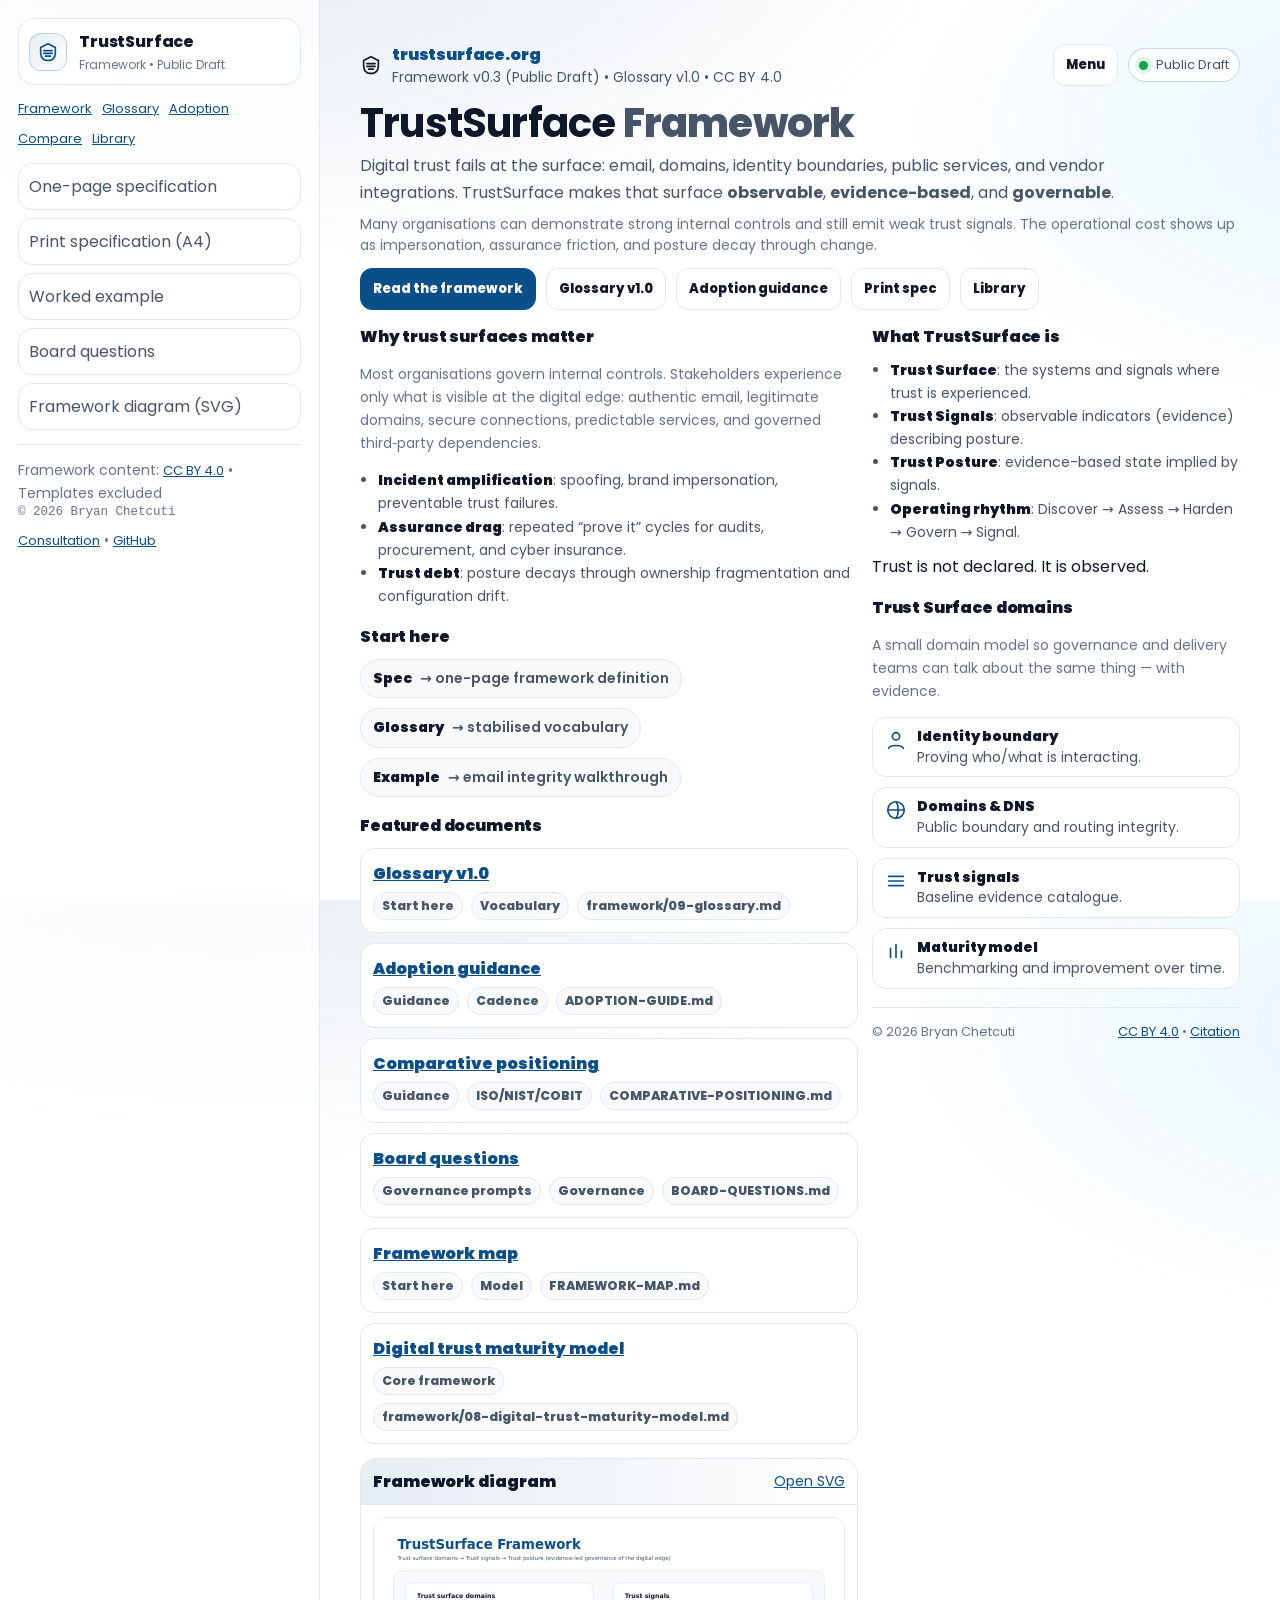
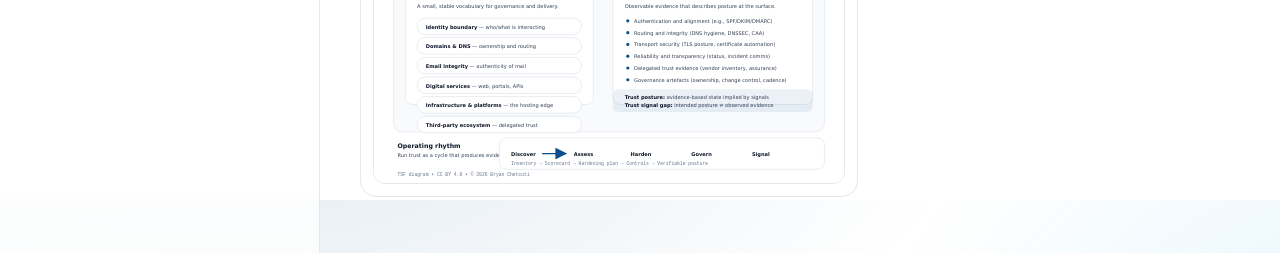
==== commit 2671f540: "Redirect-loop debug" ====
--- a/index.html
+++ b/index.html
@@ -3,8 +3,8 @@
 <head>
   <meta charset="utf-8" />
   <meta name="viewport" content="width=device-width,initial-scale=1" />
-  <title>TrustSurface — Digital Trust, made governable</title>
-  <meta name="description" content="TrustSurface is a practitioner-led framework for identifying, measuring, and governing the observable trust signals organisations emit at their digital edge." />
+  <title>TrustSurface — Digital trust, made governable</title>
+  <meta name="description" content="TrustSurface is a neutral, evidence-led framework for identifying, measuring, and governing the observable trust signals organisations emit at their digital edge." />
 
   <!-- Poppins -->
   <link rel="preconnect" href="https://fonts.googleapis.com">
@@ -19,7 +19,7 @@
   <link rel="canonical" href="https://trustsurface.org/" />
 </head>
 
-<body class="tsf-home">
+<body class="tsf-home drawer">
   <div class="shell">
 
     <!-- Sidebar -->
@@ -39,32 +39,34 @@
 
       <div class="sideControls">
         <div class="sideLinks">
-          <a class="link" href="/framework">Framework</a>
-          <a class="link" href="/spec">Spec</a>
-          <a class="link" href="/example">Example</a>
-          <a class="link" href="/origin">Origin</a>
-          <a class="link" href="/docs">Library</a>
+          <a class="link" href="/framework/">Framework</a>
+          <a class="link" href="/framework/glossary/">Glossary</a>
+          <a class="link" href="/adoption/">Adoption</a>
+          <a class="link" href="/comparative/">Compare</a>
+          <a class="link" href="/docs/">Library</a>
         </div>
       </div>
 
       <nav class="nav" aria-label="Primary navigation">
-        <a class="navItem" href="/framework">Framework overview</a>
-        <a class="navItem" href="/spec">One-page specification</a>
-        <a class="navItem" href="/example">Worked example</a>
-        <a class="navItem" href="/docs?doc=BOARD-QUESTIONS.md">Board questions</a>
+        <a class="navItem" href="/spec/">One-page specification</a>
+        <a class="navItem" href="/spec/print/">Print specification (A4)</a>
+        <a class="navItem" href="/example/">Worked example</a>
+        <a class="navItem" href="/board-questions/">Board questions</a>
         <a class="navItem" href="/diagrams/trust-surface.svg" target="_blank" rel="noopener noreferrer">Framework diagram (SVG)</a>
       </nav>
 
       <div class="sideFooter">
-        <div class="small">Core framework content: <a class="link" href="/licence">CC BY 4.0</a></div>
+        <div class="small">Framework content: <a class="link" href="/licence/">CC BY 4.0</a> • Templates excluded</div>
         <div class="mono">© 2026 Bryan Chetcuti</div>
         <div class="small" style="margin-top:10px;">
-          <a class="link" href="/consultation">Consultation</a>
+          <a class="link" href="/consultation/">Consultation</a>
           <span class="sep">•</span>
           <a class="link" href="https://github.com/Bchetcuti/trust-surface-framework" target="_blank" rel="noopener noreferrer">GitHub</a>
         </div>
       </div>
     </aside>
+
+    <div class="navBackdrop" id="navBackdrop" aria-hidden="true"></div>
 
     <!-- Main -->
     <main class="main">
@@ -79,12 +81,15 @@
             </svg>
             <div>
               <div class="homeDomain">trustsurface.org</div>
-              <div class="homeStatus">Public Draft v0.2 • CC BY 4.0 • Evidence-led</div>
+              <div class="homeStatus">Framework v0.3 (Public Draft) • Glossary v1.0 • CC BY 4.0</div>
             </div>
           </div>
-          <div class="homePillBadge" title="Release status">
-            <span class="homeDot" aria-hidden="true"></span>
-            Public Draft
+          <div style="display:flex; gap:10px; align-items:center;">
+            <a class="btn" id="menuBtn" href="#">Menu</a>
+            <div class="homePillBadge" title="Release status">
+              <span class="homeDot" aria-hidden="true"></span>
+              Public Draft
+            </div>
           </div>
         </div>
 
@@ -93,19 +98,21 @@
           <h1 class="homeH1">TrustSurface <span class="homeH1Muted">Framework</span></h1>
 
           <p class="homeLead">
-            A practitioner-led framework for identifying, measuring, and governing the <strong>observable trust signals</strong>
-            organisations emit at their digital edge.
+            Digital trust fails at the surface: email, domains, identity boundaries, public services, and vendor integrations.
+            TrustSurface makes that surface <strong>observable</strong>, <strong>evidence-based</strong>, and <strong>governable</strong>.
           </p>
 
           <p class="homeHint">
-            TrustSurface exists to turn digital trust into something you can <strong>inventory</strong>, <strong>evidence</strong>, <strong>govern</strong>, and <strong>improve</strong> — without relying on sales decks or internal assurances.
+            Many organisations can demonstrate strong internal controls and still emit weak trust signals.
+            The operational cost shows up as impersonation, assurance friction, and posture decay through change.
           </p>
 
           <div class="homeCtas">
-            <a class="btn primary" href="/framework">Read the framework</a>
-            <a class="btn" href="/spec">One-page spec</a>
-            <a class="btn" href="/example">Worked example</a>
-            <a class="btn" href="/docs">Library</a>
+            <a class="btn primary" href="/framework/">Read the framework</a>
+            <a class="btn" href="/framework/glossary/">Glossary v1.0</a>
+            <a class="btn" href="/adoption/">Adoption guidance</a>
+            <a class="btn" href="/spec/print/">Print spec</a>
+            <a class="btn" href="/docs/">Library</a>
           </div>
         </section>
 
@@ -116,21 +123,21 @@
           <section class="card">
             <div class="homeSectionTitle">Why trust surfaces matter</div>
             <p class="homeSmall">
-              Most organisations govern internal controls. Stakeholders experience only what is visible at the surface:
+              Most organisations govern internal controls. Stakeholders experience only what is visible at the digital edge:
               authentic email, legitimate domains, secure connections, predictable services, and governed third‑party dependencies.
             </p>
 
             <ul class="homeBullets">
-              <li><strong>Incident amplification</strong>: spoofing, brand impersonation, account takeover.</li>
+              <li><strong>Incident amplification</strong>: spoofing, brand impersonation, preventable trust failures.</li>
               <li><strong>Assurance drag</strong>: repeated “prove it” cycles for audits, procurement, and cyber insurance.</li>
               <li><strong>Trust debt</strong>: posture decays through ownership fragmentation and configuration drift.</li>
             </ul>
 
             <div class="homeSectionTitle homeSectionTitleTight">Start here</div>
             <div class="homeStartRow">
-              <a class="homeStartChip" href="/framework"><strong>Framework</strong> → overview and core definitions</a>
-              <a class="homeStartChip" href="/spec"><strong>Spec</strong> → one-page printable summary</a>
-              <a class="homeStartChip" href="/example"><strong>Example</strong> → email integrity walkthrough</a>
+              <a class="homeStartChip" href="/spec/"><strong>Spec</strong> → one-page framework definition</a>
+              <a class="homeStartChip" href="/framework/glossary/"><strong>Glossary</strong> → stabilised vocabulary</a>
+              <a class="homeStartChip" href="/example/"><strong>Example</strong> → email integrity walkthrough</a>
             </div>
 
             <div class="homeSectionTitle homeSectionTitleTight">Featured documents</div>
@@ -152,18 +159,19 @@
           <aside class="card">
             <div class="homeSectionTitle">What TrustSurface is</div>
             <ul class="homeBullets">
-              <li><strong>Trust surface</strong>: the systems where trust is experienced (not declared).</li>
-              <li><strong>Trust signals</strong>: observable indicators (evidence) describing posture.</li>
+              <li><strong>Trust Surface</strong>: the systems and signals where trust is experienced.</li>
+              <li><strong>Trust Signals</strong>: observable indicators (evidence) describing posture.</li>
+              <li><strong>Trust Posture</strong>: evidence-based state implied by signals.</li>
               <li><strong>Operating rhythm</strong>: Discover → Assess → Harden → Govern → Signal.</li>
             </ul>
 
             <div class="quote homeQuote">Trust is not declared. It is observed.</div>
 
-            <div class="homeSectionTitle homeSectionTitleTight">Trust surface domains</div>
+            <div class="homeSectionTitle homeSectionTitleTight">Trust Surface domains</div>
             <p class="homeSmall">A small domain model so governance and delivery teams can talk about the same thing — with evidence.</p>
 
             <div class="homeDomainList">
-              <a class="homeDomainItem" href="/trust-surface-definition">
+              <a class="homeDomainItem" href="/framework/domains/">
                 <span class="homeIcon" aria-hidden="true">
                   <svg viewBox="0 0 24 24" fill="none">
                     <path d="M12 12a4 4 0 1 0-4-4 4 4 0 0 0 4 4Z" stroke="currentColor" stroke-width="1.8"/>
@@ -176,7 +184,7 @@
                 </span>
               </a>
 
-              <a class="homeDomainItem" href="/trust-surface-domains">
+              <a class="homeDomainItem" href="/framework/domains/">
                 <span class="homeIcon" aria-hidden="true">
                   <svg viewBox="0 0 24 24" fill="none">
                     <path d="M12 3a9 9 0 1 0 0 18 9 9 0 0 0 0-18Z" stroke="currentColor" stroke-width="1.8"/>
@@ -190,7 +198,7 @@
                 </span>
               </a>
 
-              <a class="homeDomainItem" href="/trust-signal-catalogue">
+              <a class="homeDomainItem" href="/framework/signals/">
                 <span class="homeIcon" aria-hidden="true">
                   <svg viewBox="0 0 24 24" fill="none">
                     <path d="M4 7h16M4 12h16M4 17h16" stroke="currentColor" stroke-width="1.8" stroke-linecap="round"/>
@@ -202,7 +210,7 @@
                 </span>
               </a>
 
-              <a class="homeDomainItem" href="/maturity-model">
+              <a class="homeDomainItem" href="/framework/maturity/">
                 <span class="homeIcon" aria-hidden="true">
                   <svg viewBox="0 0 24 24" fill="none">
                     <path d="M6 19V9M12 19V5M18 19v-7" stroke="currentColor" stroke-width="1.8" stroke-linecap="round"/>
@@ -218,9 +226,9 @@
             <div class="footer" style="margin-top:18px;">
               <div>© 2026 Bryan Chetcuti</div>
               <div class="footerLinks">
-                <a href="/licence">CC BY 4.0</a>
+                <a href="/licence/">CC BY 4.0</a>
                 <span class="sep">•</span>
-                <a href="/citation">Citation</a>
+                <a href="/citation/">Citation</a>
               </div>
             </div>
           </aside>
@@ -231,5 +239,6 @@
   </div>
 
   <script src="/assets/home.js" defer></script>
+  <script src="/assets/site.js" defer></script>
 </body>
 </html>
--- a/assets/home.css
+++ b/assets/home.css
@@ -151,19 +151,6 @@
       align-items: start;
     }
   }
-/* Phone: hide LH panel entirely */
-@media (max-width: 680px){
-    .side{ display:none; }
-    .shell{ grid-template-columns: 1fr; gap: 0; }
-    .main{ grid-column: 1; }
-  }
-
-  /* Make “small” copy readable */
-.small,
-.homeSmall{
-  font-size: 14px;
-  line-height: 1.65;
-}
   
   /* Section headings */
   .homeSectionTitle{
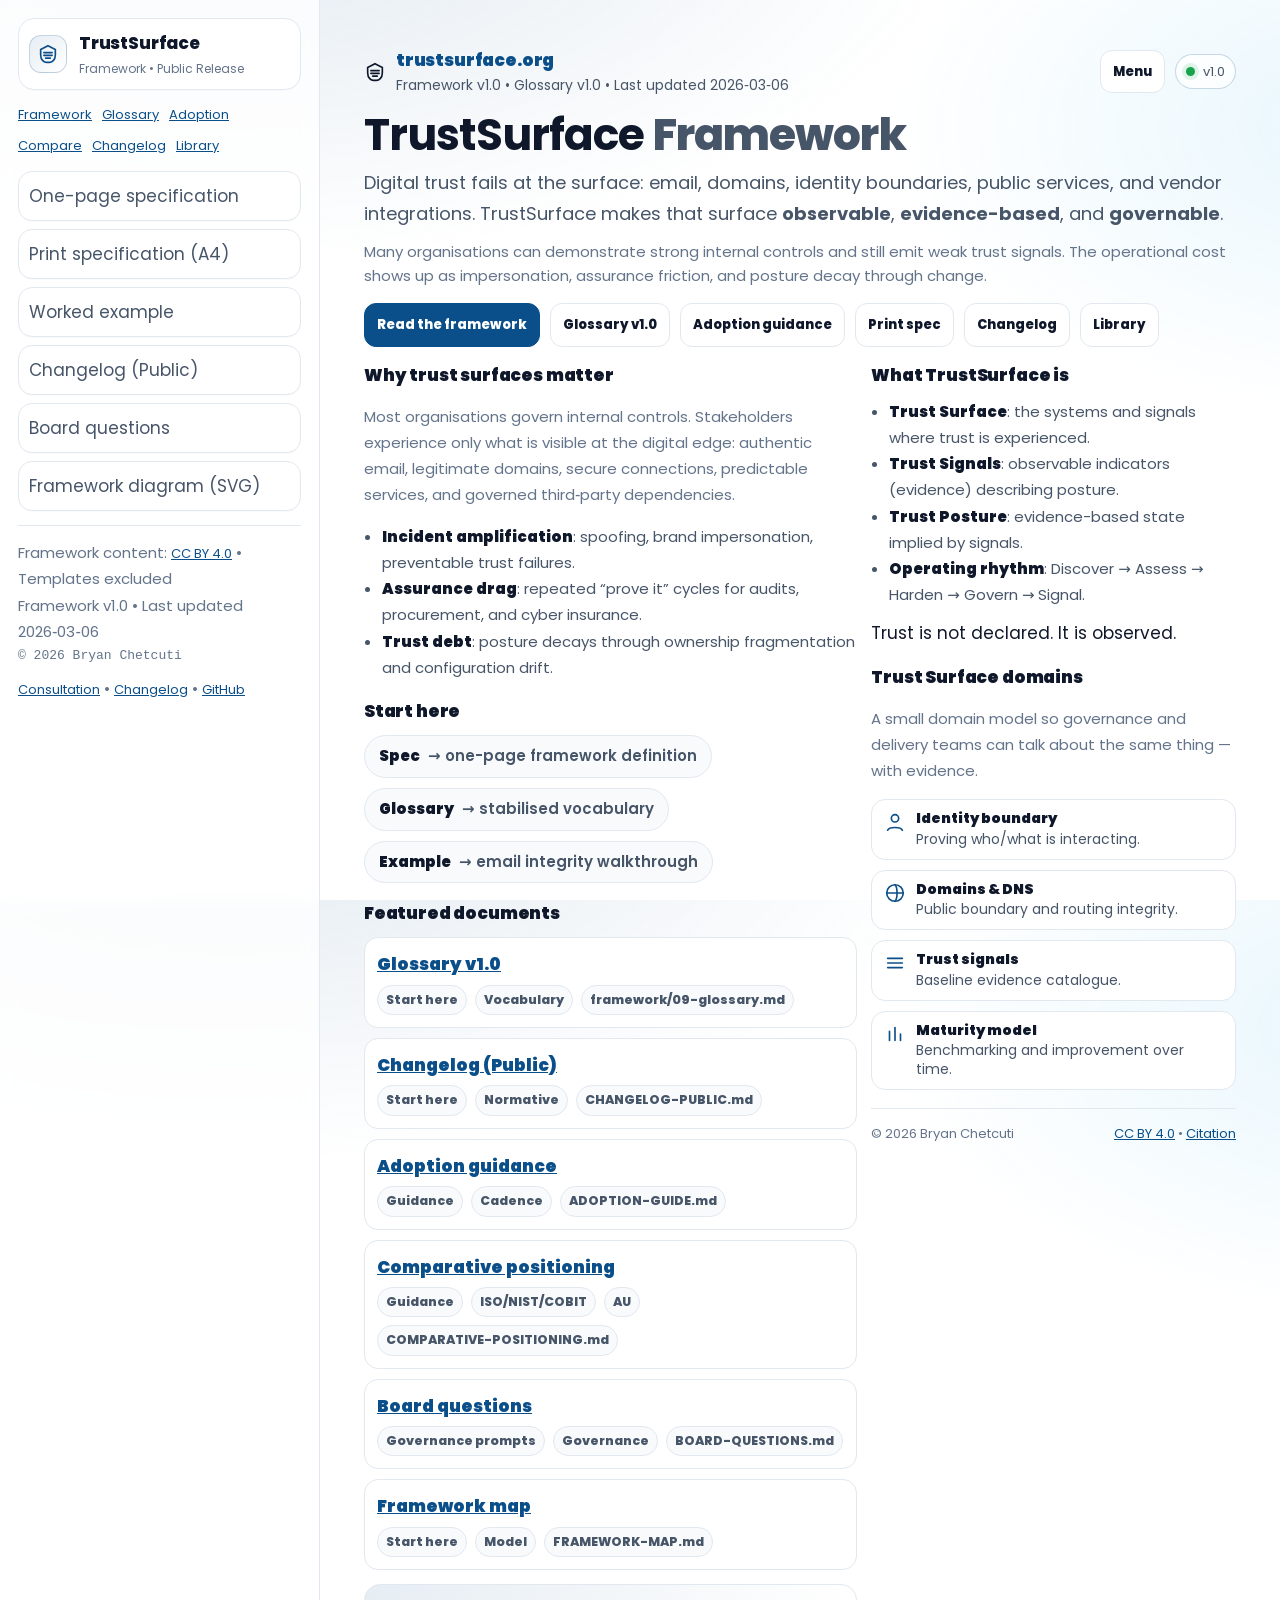
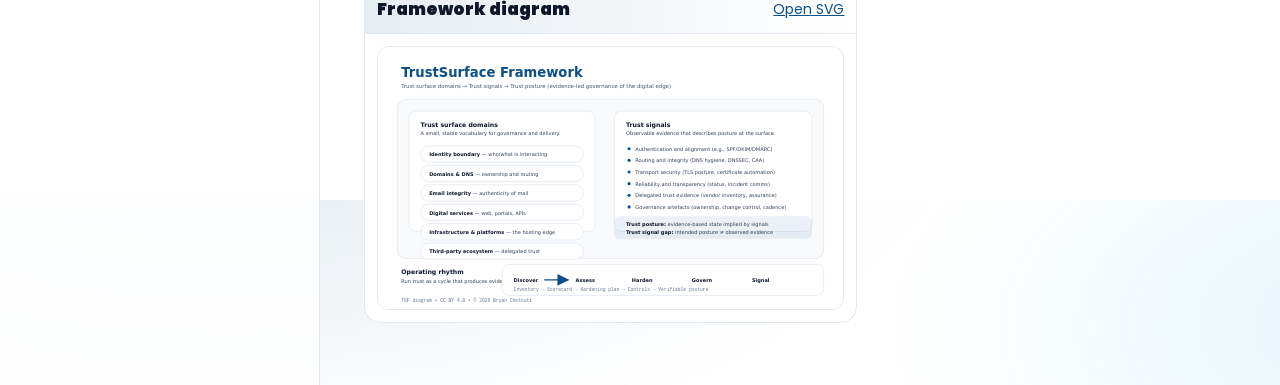
==== commit 871e026d: "feature release" ====
--- a/index.html
+++ b/index.html
@@ -33,7 +33,7 @@
         </div>
         <div>
           <div class="brandTitle">TrustSurface</div>
-          <div class="brandSub">Framework • Public Draft</div>
+          <div class="brandSub">Framework • Public Release</div>
         </div>
       </div>
 
@@ -43,6 +43,7 @@
           <a class="link" href="/framework/glossary/">Glossary</a>
           <a class="link" href="/adoption/">Adoption</a>
           <a class="link" href="/comparative/">Compare</a>
+          <a class="link" href="/changelog/">Changelog</a>
           <a class="link" href="/docs/">Library</a>
         </div>
       </div>
@@ -51,15 +52,19 @@
         <a class="navItem" href="/spec/">One-page specification</a>
         <a class="navItem" href="/spec/print/">Print specification (A4)</a>
         <a class="navItem" href="/example/">Worked example</a>
+        <a class="navItem" href="/changelog/">Changelog (Public)</a>
         <a class="navItem" href="/board-questions/">Board questions</a>
         <a class="navItem" href="/diagrams/trust-surface.svg" target="_blank" rel="noopener noreferrer">Framework diagram (SVG)</a>
       </nav>
 
       <div class="sideFooter">
         <div class="small">Framework content: <a class="link" href="/licence/">CC BY 4.0</a> • Templates excluded</div>
+        <div class="small">Framework v1.0 • Last updated 2026‑03‑06</div>
         <div class="mono">© 2026 Bryan Chetcuti</div>
         <div class="small" style="margin-top:10px;">
           <a class="link" href="/consultation/">Consultation</a>
+          <span class="sep">•</span>
+          <a class="link" href="/changelog/">Changelog</a>
           <span class="sep">•</span>
           <a class="link" href="https://github.com/Bchetcuti/trust-surface-framework" target="_blank" rel="noopener noreferrer">GitHub</a>
         </div>
@@ -81,14 +86,14 @@
             </svg>
             <div>
               <div class="homeDomain">trustsurface.org</div>
-              <div class="homeStatus">Framework v0.3 (Public Draft) • Glossary v1.0 • CC BY 4.0</div>
+              <div class="homeStatus">Framework v1.0 • Glossary v1.0 • Last updated 2026‑03‑06</div>
             </div>
           </div>
           <div style="display:flex; gap:10px; align-items:center;">
             <a class="btn" id="menuBtn" href="#">Menu</a>
             <div class="homePillBadge" title="Release status">
               <span class="homeDot" aria-hidden="true"></span>
-              Public Draft
+              v1.0
             </div>
           </div>
         </div>
@@ -112,6 +117,7 @@
             <a class="btn" href="/framework/glossary/">Glossary v1.0</a>
             <a class="btn" href="/adoption/">Adoption guidance</a>
             <a class="btn" href="/spec/print/">Print spec</a>
+            <a class="btn" href="/changelog/">Changelog</a>
             <a class="btn" href="/docs/">Library</a>
           </div>
         </section>
--- a/assets/app.css
+++ b/assets/app.css
@@ -18,6 +18,8 @@
   margin:0;
   font-family:"Poppins",system-ui,-apple-system,Segoe UI,Roboto,Arial,sans-serif;
   color:var(--fg);
+  font-size: 17px;
+  line-height: 1.65;
   background:
     radial-gradient(1200px 600px at 18% -12%, rgba(11,79,138,0.12) 0%, rgba(11,79,138,0) 62%),
     radial-gradient(900px 500px at 110% 14%, rgba(14,165,233,0.10) 0%, rgba(14,165,233,0) 58%),
@@ -42,8 +44,8 @@
 }
 
 .main{
-  padding:24px 22px 28px;
-  max-width: 1200px;
+  padding:28px 26px 34px;
+  max-width: 1240px;
 }
 
 /* Default small-screen behaviour (non-drawer pages): keep side visible at top */
@@ -178,8 +180,8 @@
 
 .sideFooter{ margin-top:14px; padding-top:14px; border-top:1px solid var(--line); }
 
-.small{ font-size:15.5px; color: var(--subtle); line-height:1.65; }
-.mono{ font-family: ui-monospace, SFMono-Regular, Menlo, Monaco, Consolas, "Liberation Mono", "Courier New", monospace; font-size:12.5px; color: var(--subtle); }
+.small{ font-size:15px; color: var(--subtle); line-height:1.7; }
+.mono{ font-family: ui-monospace, SFMono-Regular, Menlo, Monaco, Consolas, "Liberation Mono", "Courier New", monospace; font-size:13px; color: var(--subtle); }
 
 /* Top bar */
 .topbar{
@@ -248,20 +250,98 @@
 }
 
 /* Markdown typography */
-.markdown{ line-height: 1.7; color: var(--fg); }
-.markdown h1,.markdown h2,.markdown h3{ letter-spacing: -0.01em; margin: 20px 0 10px; }
-.markdown h1{ font-size: 30px; }
-.markdown h2{ font-size: 22px; }
-.markdown h3{ font-size: 18px; }
-.markdown p{ margin: 10px 0; color: var(--muted); }
-.markdown ul, .markdown ol{ margin: 10px 0 10px 22px; color: var(--muted); }
-.markdown li{ margin: 6px 0; }
-.markdown blockquote{ border-left: 3px solid var(--accent); padding-left: 12px; margin: 14px 0; color: var(--muted); }
-.markdown code{ font-family: ui-monospace, SFMono-Regular, Menlo, Monaco, Consolas, "Liberation Mono", "Courier New", monospace; font-size: 13px; }
+.markdown{
+  font-size: 17px;
+  line-height: 1.85;
+  color: var(--fg);
+  max-width: 92ch;
+  margin: 0 auto;
+}
+
+.markdown h1,.markdown h2,.markdown h3{
+  letter-spacing: -0.01em;
+  margin: 28px 0 12px;
+}
+.markdown h1{ font-size: 34px; margin-top: 6px; }
+.markdown h2{ font-size: 26px; }
+.markdown h3{ font-size: 20px; margin-top: 22px; }
+
+.markdown p{ margin: 12px 0; color: var(--muted); }
+.markdown ul, .markdown ol{ margin: 12px 0 12px 24px; color: var(--muted); }
+.markdown li{ margin: 8px 0; }
+
+.markdown hr{ border:0; border-top:1px solid var(--line); margin: 22px 0; }
+
+.markdown blockquote{
+  border-left: 3px solid var(--accentBorder);
+  padding: 10px 12px;
+  margin: 14px 0;
+  color: var(--muted);
+  background: linear-gradient(90deg, rgba(11,79,138,0.06), rgba(255,255,255,0));
+  border-radius: 12px;
+}
+
+.markdown blockquote.callout{ border-left-color: var(--accent); }
+.markdown blockquote.callout.meta{ background: linear-gradient(90deg, rgba(11,79,138,0.10), rgba(255,255,255,0)); }
+.markdown blockquote.callout.normative{ border-left-color: var(--accent); }
+.markdown blockquote.callout.example{ border-left-color: rgba(14,165,233,0.9); }
+.markdown blockquote.callout.note{ border-left-color: rgba(100,116,139,0.9); }
+
+.markdown code{ font-family: ui-monospace, SFMono-Regular, Menlo, Monaco, Consolas, "Liberation Mono", "Courier New", monospace; font-size: 14px; }
 .markdown pre{ background: var(--soft); border:1px solid var(--line); border-radius: 14px; padding: 12px; overflow:auto; }
-.markdown table{ border-collapse: collapse; width:100%; margin: 12px 0; font-size: 13.5px; }
+
+.markdown table{ border-collapse: collapse; width:100%; margin: 14px 0; font-size: 14.5px; }
 .markdown th,.markdown td{ border:1px solid var(--line); padding: 10px; vertical-align: top; }
 .markdown th{ background: linear-gradient(90deg, var(--accentSoft), rgba(255,255,255,0)); text-align:left; }
+
+.markdown img{ max-width: 100%; height:auto; border-radius: 14px; }
+
+.markdown h1, .markdown h2, .markdown h3{ scroll-margin-top: 96px; }
+
+/* Inline glossary terms */
+.term{
+  border-bottom: 1px dotted var(--accentBorder);
+  cursor: help;
+  position: relative;
+  color: inherit;
+}
+.term:focus{ outline: none; box-shadow: 0 0 0 4px rgba(11,79,138,0.10); border-radius: 4px; }
+.term:hover::after,
+.term:focus::after{
+  content: attr(data-def);
+  position: absolute;
+  left: 0;
+  top: 1.55em;
+  z-index: 40;
+  max-width: 360px;
+  width: max-content;
+  background: #fff;
+  color: var(--fg);
+  border: 1px solid var(--line);
+  border-radius: 12px;
+  padding: 10px 12px;
+  box-shadow: 0 8px 24px rgba(15,23,42,0.12);
+  line-height: 1.5;
+  font-size: 14px;
+}
+
+/* Jump links */
+.jump{ margin: 4px 0 14px; display:flex; gap:10px; align-items:center; flex-wrap:wrap; }
+.jumpLabel{ font-weight: 900; color: var(--subtle); font-size: 13px; letter-spacing: 0.02em; text-transform: uppercase; }
+.jumpLinks{ display:flex; gap:8px; flex-wrap:wrap; }
+.jumpLinks a{ font-size: 13px; color: var(--muted); padding: 8px 10px; border-radius: 999px; border:1px solid var(--line); background:#fff; }
+.jumpLinks a:hover{ text-decoration:none; border-color: var(--accentBorder); }
+
+/* Related reading */
+.related{ margin-top: 18px; padding-top: 14px; border-top: 1px solid var(--line); }
+.relatedHead{ display:flex; justify-content: space-between; gap:12px; align-items: baseline; margin-bottom: 10px; }
+.relatedH{ font-weight: 900; }
+.relatedGrid{ display:grid; grid-template-columns: repeat(2, minmax(0, 1fr)); gap: 10px; }
+@media (max-width: 720px){ .relatedGrid{ grid-template-columns: 1fr; } }
+.relatedCard{ display:block; padding: 12px; border-radius: 14px; border: 1px solid var(--line); background:#fff; }
+.relatedCard:hover{ text-decoration:none; border-color: var(--accentBorder); }
+.relatedTitle{ font-weight: 900; margin-bottom: 4px; color: var(--accent); text-decoration: underline; }
+
 
 /* TOC */
 .toc{
@@ -277,7 +357,7 @@
 .tocTitle{ font-weight:900; }
 .tocLink{ font-size: 13px; color: var(--accent); text-decoration: underline; }
 .tocNav{ display:grid; gap:8px; margin-top:12px; }
-.tocNav a{ font-size: 13px; color: var(--muted); padding:8px 10px; border-radius: 12px; border:1px solid var(--line); background:#fff; }
+.tocNav a{ font-size: 14px; color: var(--muted); padding:8px 10px; border-radius: 12px; border:1px solid var(--line); background:#fff; }
 .tocNav a:hover{ text-decoration:none; border-color: var(--accentBorder); }
 .tocNav a.active{ border-color: var(--accentBorder); background: var(--accentSoft); color: var(--fg); }
 .tocBlock{ margin-top:14px; padding-top:14px; border-top:1px solid var(--line); }
--- a/assets/home.css
+++ b/assets/home.css
@@ -31,8 +31,8 @@
   /* Make “small copy” readable */
   .homeSmall,
   .small{
-    font-size: 14px;
-    line-height: 1.65;
+    font-size: 15px;
+    line-height: 1.75;
     color: var(--tsf-subtle);
   }
   
@@ -102,7 +102,7 @@
   
   .homeH1{
     margin: 0 0 8px;
-    font-size: 40px;
+    font-size: 44px;
     line-height: 1.08;
     letter-spacing: -0.02em;
     color: var(--tsf-fg);
@@ -114,16 +114,16 @@
   }
   
   .homeLead{
-    margin: 0 0 8px;
-    font-size: 16px;
-    line-height: 1.65;
+    margin: 0 0 10px;
+    font-size: 18px;
+    line-height: 1.75;
     color: var(--tsf-muted);
     max-width: 80ch;
   }
   
   .homeHint{
-    margin: 0 0 12px;
-    font-size: 14px;
+    margin: 0 0 14px;
+    font-size: 15px;
     color: var(--tsf-subtle);
   }
   
@@ -157,7 +157,7 @@
     font-weight: 900;
     letter-spacing: -0.01em;
     color: var(--tsf-fg);
-    font-size: 16px;
+    font-size: 17px;
     margin: 0 0 10px;
   }
   
@@ -180,8 +180,8 @@
     border: 1px solid var(--tsf-line);
     background: var(--tsf-soft);
     border-radius: 999px;
-    padding: 10px 12px;
-    font-size: 14px;
+    padding: 11px 14px;
+    font-size: 15px;
     line-height: 1.25;
     color: var(--tsf-muted);
     text-decoration:none;
@@ -287,8 +287,8 @@
     margin: 10px 0 10px 18px;
     padding: 0;
     color: var(--tsf-muted);
-    font-size: 14px;
-    line-height: 1.65;
+    font-size: 15px;
+    line-height: 1.75;
   }
   
   .homeBullets strong{
@@ -352,4 +352,9 @@
   /* Footer spacing */
   .homeFooter{
     margin-top: 16px;
-  }+  }
+
+@media (max-width: 640px){
+  .homeH1{ font-size: 36px; }
+  .homeLead{ font-size: 17px; }
+}
